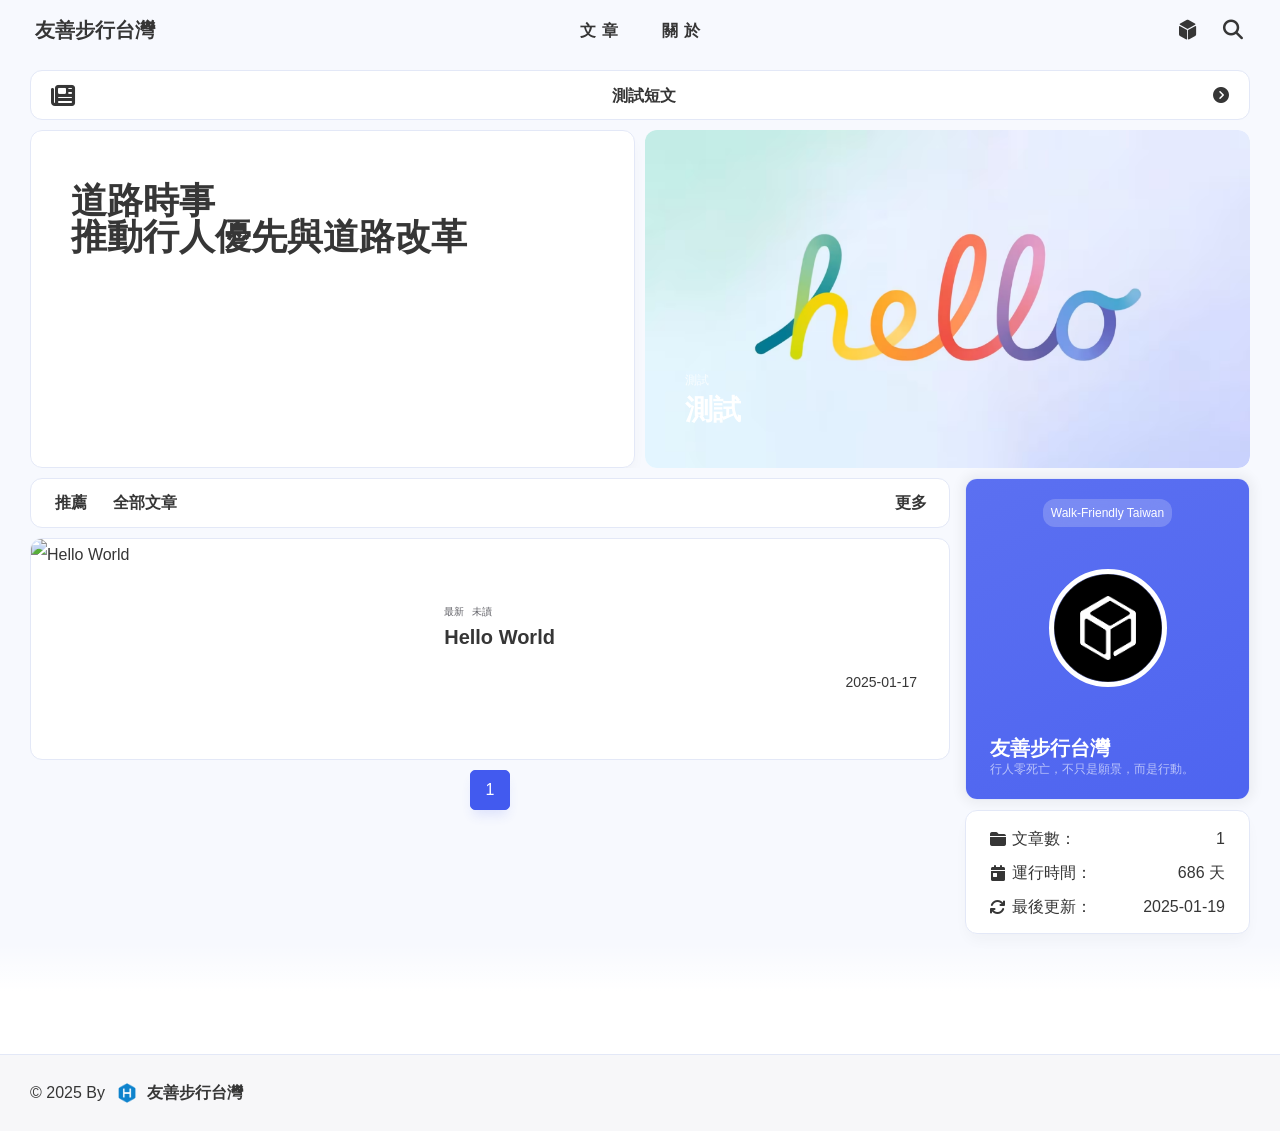
==== index.html @ 9f1cc4ca "Site updated: 2025-01-19 15:55:36" ====
<!DOCTYPE html><html lang="zh-TW" data-theme="light"><head><meta charset="utf-8"><meta http-equiv="X-UA-Compatible" content="IE=edge"><meta name="viewport" content="width=device-width, initial-scale=1"><title>Walk-Friendly Taiwan</title><noscript>開啟JavaScript才能訪問本站哦~</noscript><link rel="icon" href="/img/pwa/favicon.png"><!-- index.css--><link rel="stylesheet" href="/css/index.css?v=3.0.3"><!-- inject head--><link rel="canonical" href="http://example.com/index.html"><link rel="stylesheet" href="https://fastly.jsdelivr.net/npm/@fortawesome/fontawesome-free@6.7.2/css/all.min.css"><!-- aplayer--><!-- swiper--><link rel="stylesheet" href="https://fastly.jsdelivr.net/npm/swiper@11.0.5/swiper-bundle.min.css"><!-- fancybox ui--><link rel="stylesheet" href="https://fastly.jsdelivr.net/npm/@fancyapps/ui@5.0.36/dist/fancybox/fancybox.min.css"><!-- katex--><!-- Open Graph--><meta property="og:type" content="website">
<meta property="og:title" content="Walk-Friendly Taiwan">
<meta property="og:url" content="http://example.com/index.html">
<meta property="og:site_name" content="Walk-Friendly Taiwan">
<meta property="og:locale" content="zh_TW">
<meta property="og:image" content="http://example.com/img/pwa/favicon.png">
<meta property="article:author" content="友善步行台灣">
<meta name="twitter:card" content="summary">
<meta name="twitter:image" content="http://example.com/img/pwa/favicon.png"><!-- pwa--><meta name="apple-mobile-web-app-capable" content="Walk-Friendly Taiwan"><meta name="theme-color" content="var(--efu-main)"><meta name="apple-mobile-web-app-status-bar-style" content="var(--efu-main)"><link rel="bookmark" href="/img/pwa/favicon.png"><link rel="apple-touch-icon" href="/img/pwa/favicon.png" sizes="180x180"><script>console.log(' %c Solitude %c ' + '3.0.3' + ' %c https://github.com/everfu/hexo-theme-solitude',
    'background:#35495e ; padding: 1px; border-radius: 3px 0 0 3px;  color: #fff',
    'background:#ff9a9a ; padding: 1px; border-radius: 0 3px 3px 0;  color: #fff',
    'background:unset ; padding: 1px; border-radius: 0 3px 3px 0;  color: #fff')
</script><script>(()=>{
        const saveToLocal = {
            set: function setWithExpiry(key, value, ttl) {
                if (ttl === 0)
                    return
                const now = new Date()
                const expiryDay = ttl * 86400000
                const item = {
                    value: value,
                    expiry: now.getTime() + expiryDay
                }
                localStorage.setItem(key, JSON.stringify(item))
            },
            get: function getWithExpiry(key) {
                const itemStr = localStorage.getItem(key)

                if (!itemStr) {
                    return undefined
                }
                const item = JSON.parse(itemStr)
                const now = new Date()

                if (now.getTime() > item.expiry) {
                    localStorage.removeItem(key)
                    return undefined
                }
                return item.value
            }
        };
        window.utils = {
            saveToLocal: saveToLocal,
            getCSS: (url, id = false) => new Promise((resolve, reject) => {
              const link = document.createElement('link')
              link.rel = 'stylesheet'
              link.href = url
              if (id) link.id = id
              link.onerror = reject
              link.onload = link.onreadystatechange = function() {
                const loadState = this.readyState
                if (loadState && loadState !== 'loaded' && loadState !== 'complete') return
                link.onload = link.onreadystatechange = null
                resolve()
              }
              document.head.appendChild(link)
            }),
            getScript: (url, attr = {}) => new Promise((resolve, reject) => {
              const script = document.createElement('script')
              script.src = url
              script.async = true
              script.onerror = reject
              script.onload = script.onreadystatechange = function() {
                const loadState = this.readyState
                if (loadState && loadState !== 'loaded' && loadState !== 'complete') return
                script.onload = script.onreadystatechange = null
                resolve()
              }

              Object.keys(attr).forEach(key => {
                script.setAttribute(key, attr[key])
              })

              document.head.appendChild(script)
            }),
            addGlobalFn: (key, fn, name = false, parent = window) => {
                const globalFn = parent.globalFn || {}
                const keyObj = globalFn[key] || {}

                if (name && keyObj[name]) return

                name = name || Object.keys(keyObj).length
                keyObj[name] = fn
                globalFn[key] = keyObj
                parent.globalFn = globalFn
            },
            addEventListenerPjax: (ele, event, fn, option = false) => {
              ele.addEventListener(event, fn, option)
              utils.addGlobalFn('pjax', () => {
                  ele.removeEventListener(event, fn, option)
              })
          },
        }
    })()</script><!-- theme--><script>initTheme = () => {
    let isDarkMode = window.matchMedia('(prefers-color-scheme: dark)').matches
    const cachedMode = utils.saveToLocal.get('theme');
    if (cachedMode === undefined) {
        const nowMode =
            isDarkMode ? 'dark' : 'light'
        document.documentElement.setAttribute('data-theme', nowMode);
    } else {
        document.documentElement.setAttribute('data-theme', cachedMode);
    }
    typeof rm === 'object' && rm.mode(cachedMode === 'dark' && isDarkMode)
}
initTheme()</script><!-- global head--><script>const GLOBAL_CONFIG = {
    root: '/',
    algolia: undefined,
    localsearch: {"preload":false,"path":"/search.xml"},
    runtime: '2025-01-19 00:00:00',
    lazyload: {
        enable: false,
        error: '/img/error_load.avif'
    },
    copyright: false,
    highlight: {"limit":200,"expand":true,"copy":false,"syntax":"highlight.js"},
    randomlink: false,
    lang: {"theme":{"dark":"已切換至深色模式","light":"已切換至淺色模式"},"copy":{"success":"複製成功","error":"複製失敗"},"backtop":"返回頂部","time":{"day":"天前","hour":"小時前","just":"剛剛","min":"分鐘前","month":"個月前"},"day":" 天","f12":"開發者模式已打開，請遵循GPL協定。","totalk":"無需刪除空行，直接輸入評論即可","search":{"empty":"找不到你查詢的內容：${query}","hit":"找到 ${hits} 條結果，用時 ${time} 毫秒","placeholder":"輸入關鍵詞快速查找","count":"共 <b>${count}<b> 條結果。","loading":"加載中..."}},
    aside: {
        state: {
            morning: "Walk-Friendly Taiwan",
            noon: "Walk-Friendly Taiwan",
            afternoon: "Walk-Friendly Taiwan",
            night: "Walk-Friendly Taiwan",
            goodnight: "Walk-Friendly Taiwan",
        },
        witty_words: ["「每一步，都是為了更安全的明天。」","「行人的權利，不是奢求，而是應有的尊重。」","「道路設計決定生命的價值。」","「優先行人，就是優先未來。」","「為了每個人的腳步，我們可以走得更遠。」","「還路於人，還安全於心。」","「路權平等，才是真正的進步。」","「讓每一步，都充滿希望與安全。」","「好的道路設計，能拯救無數生命。」"],
        witty_comment: {
            prefix: '好久不見，',
            back: '歡迎再次回來，',
        },
    },
    covercolor: {
        enable: true
    },
    comment: false,
    lightbox: 'mediumZoom',
    post_ai: false,
    right_menu: {"mode":{"dark":"深色模式","light":"淺色模式"},"img_error":"此圖片無法複製與下載","translate":true},
    translate: {"translateDelay":0,"defaultEncoding":1},
    lure: {"jump":"跳離網頁","back":"用戶在本站網頁"},
    expire: false,
};</script><!-- page-config head--><script id="config-diff">var PAGE_CONFIG = {
    is_post: false,
    is_page: false,
    is_home: true,
    page: 'solitude',
    toc: false,
    comment: false,
    ai_text: false,
    color: false,
}</script><meta name="generator" content="Hexo 7.3.0"></head><body id="body" data-type="solitude"><!-- universe--><canvas id="universe"></canvas><!-- background img--><!-- loading--><!-- console--><!-- sidebar--><div id="sidebar" style="zoom: 1;"><div id="menu-mask" style="display: none;"></div><div id="sidebar-menus"><div class="site-data"><div class="data-item is-center"><div class="data-item-link"><a href="/archives/"><div class="headline">文章</div><div class="length-num">1</div></a></div></div><div class="data-item is-center"><div class="data-item-link"><a href="/categories/"><div class="headline">分類</div><div class="length-num">0</div></a></div></div><div class="data-item is-center"><div class="data-item-link"><a href="/tags/"><div class="headline">標籤</div><div class="length-num">0</div></a></div></div></div><span class="sidebar-menu-item-title">功能</span><div class="sidebar-menu-item"><span class="darkmode_switchbutton menu-child" onclick="sco.switchDarkMode()"><i class="solitude fa-solid fa-circle-half-stroke"></i><span>顯示模式</span></span></div><div class="menus_items"><div class="menus_item"><a class="site-page" href="javascript:void(0);"><span>文章</span></a><ul class="menus_item_child"><li><a class="site-page child" href="/archives/"><i class="solitude  fas fa-folder-closed"></i><span>全部文章</span></a></li><li><a class="site-page child" href="/categories/"><i class="solitude  fas fa-clone"></i><span>全部分類</span></a></li><li><a class="site-page child" href="/tags/"><i class="solitude  fas fa-tags"></i><span>全部TAG</span></a></li></ul></div><div class="menus_item"><a class="site-page" href="javascript:void(0);"><span>關於</span></a><ul class="menus_item_child"><li><a class="site-page child" href="/moment/"><i class="solitude  fas fa-wifi"></i><span>即刻文章</span></a></li><li><a class="site-page child" href="/about/"><i class="solitude  fas fa-wifi"></i><span>關於我們</span></a></li></ul></div></div><span class="sidebar-menu-item-title">標籤</span><div class="card-widget card-tags card-archives card-webinfo card-allinfo"><div class="card-tag-cloud"></div></div></div></div><!-- keyboard--><!-- righhtside--><div class="needEndHide" id="rightside"><div class="rs_hide"><button class="mode" type="button" title="顯示模式切換" onclick="sco.switchDarkMode()"><i class="fas fa-circle-half-stroke"></i></button></div><div class="rs_show"><button class="config" type="button" title="擴展" onclick="document.querySelector(&quot;.rs_hide&quot;).classList.toggle(&quot;show&quot;)"><i class="fas fa-gear fa-spin"></i></button><button class="top" type="button" title="回" onclick="sco.toTop()"><i class="fas fa-arrow-up"></i><span id="percent">0</span></button></div></div><div class="page" id="body-wrap"><header class="not-top-img" id="page-header"><nav class="show" id="nav"><div id="nav-group"><div id="blog_name"><a id="site-name" href="/" title="返回博客主頁"><span class="title">友善步行台灣</span><i class="solitude fa-solid fa-home"></i></a></div><div id="page-name-mask"><div id="page-name"><a id="page-name-text" onclick="sco.toTop()">Walk-Friendly Taiwan</a></div></div><div id="menus"><div class="menus_items"><div class="menus_item"><a class="site-page" href="javascript:void(0);"><span>文章</span></a><ul class="menus_item_child"><li><a class="site-page child" href="/archives/"><i class="solitude  fas fa-folder-closed"></i><span>全部文章</span></a></li><li><a class="site-page child" href="/categories/"><i class="solitude  fas fa-clone"></i><span>全部分類</span></a></li><li><a class="site-page child" href="/tags/"><i class="solitude  fas fa-tags"></i><span>全部TAG</span></a></li></ul></div><div class="menus_item"><a class="site-page" href="javascript:void(0);"><span>關於</span></a><ul class="menus_item_child"><li><a class="site-page child" href="/moment/"><i class="solitude  fas fa-wifi"></i><span>即刻文章</span></a></li><li><a class="site-page child" href="/about/"><i class="solitude  fas fa-wifi"></i><span>關於我們</span></a></li></ul></div></div></div><div id="nav-left"></div><div id="nav-right"><div class="nav-button" id="randomPost_button"><a class="site-page" onclick="toRandomPost()" title="隨機一篇文章" href="javascript:void(0);"><i class="solitude fa-solid fa-dice-d6"></i></a></div><div class="nav-button" id="search-button"><a class="site-page social-icon search" href="javascript:void(0);" title="搜尋"><i class="solitude fa-solid fa-magnifying-glass"></i></a></div><div id="toggle-menu"><a class="site-page"><i class="solitude fa-solid fa-bars"></i></a></div></div></div></nav></header><div id="home_top"><div class="bbTimeList container" id="bbTimeList"><i class="bber-logo solitude fa-solid fa-newspaper" onclick="pjax.loadUrl('/moment/')"></i><div class="swiper-container swiper-no-swiping swiper-container-initialized swiper-container-vertical swiper-container-pointer-events" id="bbtalk" tabindex="-1" onclick="pjax.loadUrl('/moment/')"><div class="swiper-wrapper" id="bber-talk"><div class="li-style swiper-slide">測試短文</div></div></div><i class="bber-gotobb solitude fa-solid fa-circle-chevron-right" title="home.bbtime.text" onclick="pjax.loadUrl('/moment/')"></i></div><div class="recent-top-post-group" id="recent-top-post-group"><div class="recent-post-top" id="recent-post-top"><div id="bannerGroup"><div id="banners"><div class="banners-title"><div class="banners-title-big">道路時事<br >推動行人優先與道路改革</div><div class="banners-title-small"></div><script>var home_subtitle = ["我們不是無名的小小團隊","但我們擁有改變世界的共同願景","我們希望用行動推動交通與道路設計的改革，創造更安全、更人性化的城市環境"];</script></div></div></div><div class="topGroup"><script>function GoTodayCard() {
    window.open("https://blog.dreamersaudio.shop", "_blank");
}</script><div class="todayCard" id="todayCard" onclick="GoTodayCard()"><div class="todayCard-info"><div class="todayCard-tips">測試</div><div class="todayCard-title">測試</div></div><div class="todayCard-cover nolazyload" style="background: url('/img/default.avif') no-repeat center /cover"></div></div></div></div></div></div><main class="layout" id="content-inner"><div id="home"><div id="category-bar"><div class="category-bar-items home" id="category-bar-items"><div class="category-bar-item select" id="category-bar-home"><a href="/">推薦</a></div><div class="category-bar-item"><a href="/archives/">全部文章</a></div></div><div class="category-bar-right"><a class="category-bar-more" href="/categories/">更多</a></div></div><div class="recent-posts" id="recent-posts"><div class="recent-post-item" onclick="pjax.loadUrl('/2025/01/17/hello-world/')"><div class="post_cover"><a href="/2025/01/17/hello-world/" title="Hello World"><img class="post_bg" src="/" alt="Hello World"></a></div><div class="recent-post-info"><div class="recent-post-info-top"><div class="recent-post-info-top-tips"><span class="original">最新</span><a class="unvisited-post" href="/2025/01/17/hello-world/">未讀</a></div><a class="article-title" href="/2025/01/17/hello-world/" title="Hello World">Hello World</a></div><div class="article-meta-wrap"><span class="article-meta tags"></span><span class="post-meta-date"><time datetime="2025-01-17T03:03:08.149Z"></time></span></div></div></div><!-- pagination--><nav id="pagination"><div class="pagination"><span class="page-number current">1</span><div class="toPageGroup"><input id="toPageText" oninput="value=value.replace(/[^0-9]/g,'')" maxlength="3" title="跳轉到指定頁面" onkeyup="if (this.value === '0') this.value = ''"><a id="toPageButton" onclick="sco.toPage()"><i class="solitude fa-solid fa-angles-right"></i></a></div></div></nav></div></div><!-- aside--><div class="aside-content" id="aside-content"><div class="card-widget card-info"><div class="card-content"><div class="card-info-avatar is-center"><div class="author-info__top-group"><div class="author-info__sayhi" id="author-info__sayhi" onclick="sco.changeWittyWord()"></div></div></div><div class="avatar-img-group"><img class="avatar-img" alt="頭像" src="/img/logo.png"></div><div class="author-info__description_group"><div class="author-info__description">友善步行台灣 (Walk-Friendly Taiwan)，一個致力於推動台灣道路改革與優化的團體。</div></div><div class="author-info__bottom-group"><span class="author-info__bottom-group-left"><div class="author-info__name">友善步行台灣</div><div class="author-info__desc">行人零死亡，不只是願景，而是行動。</div></span><div class="card-info-social-icons is-center"></div></div></div></div><div class="sticky_layout"><div class="card-widget card-tags card-archives card-webinfo card-allinfo"><div class="webinfo"><div class="webinfo-item"><div class="webinfo-item-title"><i class="item-icon fa-solid fa-folder-closed"></i><div class="item-name">文章數：</div></div><div class="item-count">1</div></div><div class="webinfo-item"><div class="webinfo-item-title"><i class="item-icon solitude fa-solid fa-calendar-day"></i><div class="item-name">運行時間：</div></div><div class="item-count" id="runtimeshow"></div></div><div class="webinfo-item"><div class="webinfo-item-title"><i class="item-icon solitude fa-solid fa-arrows-rotate"></i><div class="item-name">最後更新：</div></div><time class="item-count" datetime="2025-01-19T07:54:08.335Z"></time></div></div></div></div></div></main><footer id="footer"><div id="footer_deal"><div class="nolazyload footer_mini_logo" id="footer_mini_logo" title="返回頂部" onclick="sco.toTop()"><img src alt="返回頂部"></div></div><div id="footer-bar"><div class="footer-bar-links"><div class="footer-bar-left"><div class="copyright">© 2025 By&nbsp;<a class="footer-bar-link" href="/"><img class="author-avatar" src="/img/pwa/favicon.png">友善步行台灣</a></div></div></div></div></footer></div><!-- right_menu--><div id="rightMenu"><div class="rightMenu-group rightMenu-small"><div class="rightMenu-item" id="menu-backward"><i class="solitude fa-solid fa-arrow-left"></i></div><div class="rightMenu-item" id="menu-forward"><i class="solitude fa-solid fa-arrow-right"></i></div><div class="rightMenu-item" id="menu-refresh"><i class="solitude fa-solid fa-arrows-rotate"></i></div><div class="rightMenu-item" id="menu-top"><i class="solitude fa-solid fa-arrow-up"></i></div></div><div class="rightMenu-group rightMenu-line rightMenuPlugin"><div class="rightMenu-item" id="menu-copytext"><i class="solitude fa-solid fa-clone"></i><span>複製選中文本</span></div><div class="rightMenu-item" id="menu-pastetext"><i class="solitude fa-solid fa-clipboard"></i><span>貼上文本</span></div><div class="rightMenu-item" id="menu-newwindow"><i class="solitude fa-regular fa-window-maximize"></i><span>新窗口打開</span></div><div class="rightMenu-item" id="menu-copylink"><i class="solitude fa-solid fa-link"></i><span>複製鏈結位址</span></div><div class="rightMenu-item" id="menu-copyimg"><i class="solitude fa-solid fa-clone"></i><span>複製此圖片</span></div><div class="rightMenu-item" id="menu-downloadimg"><i class="solitude fa-solid fa-cloud-arrow-down"></i><span>下載此圖片</span></div><div class="rightMenu-item" id="menu-search"><i class="solitude fa-solid fa-magnifying-glass"></i><span>站內搜索</span></div></div><div class="rightMenu-group rightMenu-line rightMenuOther"><div class="rightMenu-item" id="menu-darkmode" onclick="sco.switchDarkMode()"><i class="solitude fa-solid fa-circle-half-stroke"></i><span class="menu-darkmode-text">深色模式</span></div><div class="rightMenu-item" id="menu-translate"><i class="solitude fa-solid fa-language"></i><span>转为简体</span></div></div></div><div id="rightmenu-mask"></div><!-- inject body--><div><script src="/js/utils.js?v=3.0.3"></script><script src="/js/main.js?v=3.0.3"></script><script src="/js/third_party/waterfall.min.js?v=3.0.3"></script><script src="https://fastly.jsdelivr.net/npm/pjax@0.2.8/pjax.min.js"></script><script src="https://fastly.jsdelivr.net/npm/typeit@8.8.7/dist/index.umd.min.js"></script><script src="/js/third_party/universe.min.js?v=3.0.3"></script><script>dark()
</script><script src="/js/tw_cn.js?v=3.0.3"></script><script src="https://fastly.jsdelivr.net/npm/node-snackbar@0.1.16/dist/snackbar.min.js"></script><script src="https://fastly.jsdelivr.net/npm/medium-zoom@1.1.0/dist/medium-zoom.min.js"></script><script src="https://fastly.jsdelivr.net/npm/@fancyapps/ui@5.0.36/dist/fancybox/fancybox.umd.min.js"></script><script src="https://fastly.jsdelivr.net/npm/swiper@11.0.5/swiper-bundle.min.js"></script><script src="https://fastly.jsdelivr.net/npm/colorthief@2.6.0/dist/color-thief.min.js"></script><script src="/js/covercolor/local.js?v=3.0.3"></script><script>window.paceOptions = {
  restartOnPushState: false
}

utils.addGlobalFn('pjaxSend', () => {
  Pace.restart()
}, 'pace_restart')
</script><script src="https://fastly.jsdelivr.net/npm/pace-js@1.2.4/pace.min.js"></script><script src="/js/right_menu.js?v=3.0.3"></script><div class="js-pjax"><script>sco.initbbtalk()</script></div></div><!-- pjax--><script>const pjax = new Pjax({
    elements: 'a:not([target="_blank"])',
    selectors: ["title","#body-wrap","#site-config","meta[name=\"description\"]",".js-pjax","meta[property^=\"og:\"]","#config-diff",".rs_show",".rs_hide"],
    cacheBust: false,
    analytics: false,
    scrollRestoration: false
})

document.querySelectorAll('script[data-pjax]').forEach(item => {
    const newScript = document.createElement('script')
    const content = item.text || item.textContent || item.innerHTML || ""
    Array.from(item.attributes).forEach(attr => newScript.setAttribute(attr.name, attr.value))
    newScript.appendChild(document.createTextNode(content))
    item.parentNode.replaceChild(newScript, item)
})

document.addEventListener('pjax:complete', () => {
    window.refreshFn()

    document.querySelectorAll('script[data-pjax]').forEach(item => {
        const newScript = document.createElement('script')
        const content = item.text || item.textContent || item.innerHTML || ""
        Array.from(item.attributes).forEach(attr => newScript.setAttribute(attr.name, attr.value))
        newScript.appendChild(document.createTextNode(content))
        item.parentNode.replaceChild(newScript, item)
    })

    GLOBAL_CONFIG.islazyload && window.lazyLoadInstance.update()

})

document.addEventListener('pjax:error', (e) => {
    if (e.request.status === 404) {
        pjax.loadUrl('/404.html')
    }
})</script><!-- google adsense--><!-- search--><div id="local-search"><div class="search-dialog"><nav class="search-nav"><span class="search-dialog-title">搜尋</span><button class="search-close-button"><i class="solitude fa-solid fa-xmark"></i></button></nav><div class="search-wrap"><div class="search-box"><input class="search-box-input" id="search-input" type="text" autocomplete="off" spellcheck="false" autocorrect="off" autocapitalize="off" placeholder="輸入關鍵詞快速查找"></div><div id="search-results"><div id="search-hits"></div></div><div id="search-pagination"></div><div id="search-tips"></div></div></div><div id="search-mask"></div></div><script src="/js/search/local.js?v=3.0.3"></script><!-- Tianli-Talk--><!-- music--></body></html>
        <script>
            const posts = ["2025/01/17/hello-world/"];
            function toRandomPost() {
                const randomPost = posts[Math.floor(Math.random() * posts.length)];
                pjax.loadUrl(GLOBAL_CONFIG.root + randomPost);
            }
        </script>
---- css/index.css ----
@charset "UTF-8";
@keyframes snackbar-progress{0%{width:0}to{width:100%}}.snackbar-container{transition:.5s;font-size:14px;position:fixed;align-items:center;line-height:22px;padding:18px 24px;bottom:-100px;top:-100px;opacity:0;z-index:9999;background:var(--efu-lighttext)!important;color:var(--efu-card-bg);border-radius:0;display:flex;justify-content:center;max-width:none;min-width:100%;margin:0;left:0;height:60px;transform:none}.snackbar-container p{color:var(--efu-card-bg)!important;font-weight:700!important;text-align:center;font-size:.8rem!important;display:flex;justify-content:center}.snackbar-container .action{display:inline-block;font-size:inherit;margin:0 0 0 24px;min-width:min-content;cursor:pointer;color:var(--efu-card-bg)!important;background:var(--efu-lighttext)!important;padding:4px 6px;font-weight:700;border-radius:8px;transition:.3s;border:var(--style-border)}.snackbar-container .action:hover{background:var(--efu-card-bg)!important;color:var(--efu-lighttext)!important}.snackbar-container:after{position:absolute;width:0;height:100%;left:0;top:0;background:var(--efu-white);opacity:.1;content:"";animation:snackbar-progress var(--efu-snackbar-time) linear forwards;pointer-events:none}.snackbar-pos.top-center,.snackbar-pos.top-left{bottom:auto;top:0;left:0}.snackbar-pos.top-right{bottom:auto;top:0;right:0}
@media screen and (min-width: 768px) {
@-moz-keyframes showCover {
    from {
      opacity: 0;
      transform: rotate(10deg) translateY(-8%) scale(1.8);
    }
    to {
      opacity: 0.5;
      transform: rotate(10deg) translateY(-10%) scale(2);
    }
}
@-webkit-keyframes showCover {
    from {
      opacity: 0;
      transform: rotate(10deg) translateY(-8%) scale(1.8);
    }
    to {
      opacity: 0.5;
      transform: rotate(10deg) translateY(-10%) scale(2);
    }
}
@-o-keyframes showCover {
    from {
      opacity: 0;
      transform: rotate(10deg) translateY(-8%) scale(1.8);
    }
    to {
      opacity: 0.5;
      transform: rotate(10deg) translateY(-10%) scale(2);
    }
}
@keyframes showCover {
    from {
      opacity: 0;
      transform: rotate(10deg) translateY(-8%) scale(1.8);
    }
    to {
      opacity: 0.5;
      transform: rotate(10deg) translateY(-10%) scale(2);
    }
}
}
@-moz-keyframes barrageIn {
  0% {
    transform: translateY(20px);
    opacity: 0;
  }
  100% {
    transform: translateY(0);
    opacity: 1;
  }
}
@-webkit-keyframes barrageIn {
  0% {
    transform: translateY(20px);
    opacity: 0;
  }
  100% {
    transform: translateY(0);
    opacity: 1;
  }
}
@-o-keyframes barrageIn {
  0% {
    transform: translateY(20px);
    opacity: 0;
  }
  100% {
    transform: translateY(0);
    opacity: 1;
  }
}
@keyframes barrageIn {
  0% {
    transform: translateY(20px);
    opacity: 0;
  }
  100% {
    transform: translateY(0);
    opacity: 1;
  }
}
@-moz-keyframes barrageOut {
  0% {
    transform: translateY(0);
    opacity: 1;
  }
  100% {
    transform: translateY(20px);
    opacity: 0;
  }
}
@-webkit-keyframes barrageOut {
  0% {
    transform: translateY(0);
    opacity: 1;
  }
  100% {
    transform: translateY(20px);
    opacity: 0;
  }
}
@-o-keyframes barrageOut {
  0% {
    transform: translateY(0);
    opacity: 1;
  }
  100% {
    transform: translateY(20px);
    opacity: 0;
  }
}
@keyframes barrageOut {
  0% {
    transform: translateY(0);
    opacity: 1;
  }
  100% {
    transform: translateY(20px);
    opacity: 0;
  }
}
@-moz-keyframes scroll-down-effect {
  0% {
    top: 0;
    opacity: 0.4;
  }
  50% {
    top: -16px;
    opacity: 1;
  }
  100% {
    top: 0;
    opacity: 0.4;
  }
}
@-webkit-keyframes scroll-down-effect {
  0% {
    top: 0;
    opacity: 0.4;
  }
  50% {
    top: -16px;
    opacity: 1;
  }
  100% {
    top: 0;
    opacity: 0.4;
  }
}
@-o-keyframes scroll-down-effect {
  0% {
    top: 0;
    opacity: 0.4;
  }
  50% {
    top: -16px;
    opacity: 1;
  }
  100% {
    top: 0;
    opacity: 0.4;
  }
}
@keyframes scroll-down-effect {
  0% {
    top: 0;
    opacity: 0.4;
  }
  50% {
    top: -16px;
    opacity: 1;
  }
  100% {
    top: 0;
    opacity: 0.4;
  }
}
@-moz-keyframes header-effect {
  0% {
    opacity: 0;
    transform: translateY(-50px);
  }
  100% {
    opacity: 1;
    transform: translateY(0);
  }
}
@-webkit-keyframes header-effect {
  0% {
    opacity: 0;
    transform: translateY(-50px);
  }
  100% {
    opacity: 1;
    transform: translateY(0);
  }
}
@-o-keyframes header-effect {
  0% {
    opacity: 0;
    transform: translateY(-50px);
  }
  100% {
    opacity: 1;
    transform: translateY(0);
  }
}
@keyframes header-effect {
  0% {
    opacity: 0;
    transform: translateY(-50px);
  }
  100% {
    opacity: 1;
    transform: translateY(0);
  }
}
@-moz-keyframes headerNoOpacity {
  0% {
    transform: translateY(-50px);
  }
  100% {
    transform: translateY(0);
  }
}
@-webkit-keyframes headerNoOpacity {
  0% {
    transform: translateY(-50px);
  }
  100% {
    transform: translateY(0);
  }
}
@-o-keyframes headerNoOpacity {
  0% {
    transform: translateY(-50px);
  }
  100% {
    transform: translateY(0);
  }
}
@keyframes headerNoOpacity {
  0% {
    transform: translateY(-50px);
  }
  100% {
    transform: translateY(0);
  }
}
@-moz-keyframes bottom-top {
  0% {
    opacity: 0;
    margin-top: 50px;
  }
  100% {
    opacity: 1;
    margin-top: 0;
  }
}
@-webkit-keyframes bottom-top {
  0% {
    opacity: 0;
    margin-top: 50px;
  }
  100% {
    opacity: 1;
    margin-top: 0;
  }
}
@-o-keyframes bottom-top {
  0% {
    opacity: 0;
    margin-top: 50px;
  }
  100% {
    opacity: 1;
    margin-top: 0;
  }
}
@keyframes bottom-top {
  0% {
    opacity: 0;
    margin-top: 50px;
  }
  100% {
    opacity: 1;
    margin-top: 0;
  }
}
@-moz-keyframes titlescale {
  0% {
    opacity: 0;
    transform: scale(0.7);
  }
  100% {
    opacity: 1;
    transform: scale(1);
  }
}
@-webkit-keyframes titlescale {
  0% {
    opacity: 0;
    transform: scale(0.7);
  }
  100% {
    opacity: 1;
    transform: scale(1);
  }
}
@-o-keyframes titlescale {
  0% {
    opacity: 0;
    transform: scale(0.7);
  }
  100% {
    opacity: 1;
    transform: scale(1);
  }
}
@keyframes titlescale {
  0% {
    opacity: 0;
    transform: scale(0.7);
  }
  100% {
    opacity: 1;
    transform: scale(1);
  }
}
@-moz-keyframes search_close {
  0% {
    transform: translateY(0);
    opacity: 1;
  }
  100% {
    transform: translateY(20px);
    opacity: 0;
  }
}
@-webkit-keyframes search_close {
  0% {
    transform: translateY(0);
    opacity: 1;
  }
  100% {
    transform: translateY(20px);
    opacity: 0;
  }
}
@-o-keyframes search_close {
  0% {
    transform: translateY(0);
    opacity: 1;
  }
  100% {
    transform: translateY(20px);
    opacity: 0;
  }
}
@keyframes search_close {
  0% {
    transform: translateY(0);
    opacity: 1;
  }
  100% {
    transform: translateY(20px);
    opacity: 0;
  }
}
@-moz-keyframes to_show {
  0% {
    opacity: 0;
  }
  100% {
    opacity: 1;
  }
}
@-webkit-keyframes to_show {
  0% {
    opacity: 0;
  }
  100% {
    opacity: 1;
  }
}
@-o-keyframes to_show {
  0% {
    opacity: 0;
  }
  100% {
    opacity: 1;
  }
}
@keyframes to_show {
  0% {
    opacity: 0;
  }
  100% {
    opacity: 1;
  }
}
@-moz-keyframes to_hide {
  0% {
    opacity: 1;
  }
  100% {
    opacity: 0;
  }
}
@-webkit-keyframes to_hide {
  0% {
    opacity: 1;
  }
  100% {
    opacity: 0;
  }
}
@-o-keyframes to_hide {
  0% {
    opacity: 1;
  }
  100% {
    opacity: 0;
  }
}
@keyframes to_hide {
  0% {
    opacity: 1;
  }
  100% {
    opacity: 0;
  }
}
@-moz-keyframes ribbon_to_show {
  0% {
    opacity: 0;
  }
  100% {
    opacity: 0.6;
  }
}
@-webkit-keyframes ribbon_to_show {
  0% {
    opacity: 0;
  }
  100% {
    opacity: 0.6;
  }
}
@-o-keyframes ribbon_to_show {
  0% {
    opacity: 0;
  }
  100% {
    opacity: 0.6;
  }
}
@keyframes ribbon_to_show {
  0% {
    opacity: 0;
  }
  100% {
    opacity: 0.6;
  }
}
@-moz-keyframes avatar_turn_around {
  0% {
    transform: rotate(0);
  }
  100% {
    transform: rotate(360deg);
  }
}
@-webkit-keyframes avatar_turn_around {
  0% {
    transform: rotate(0);
  }
  100% {
    transform: rotate(360deg);
  }
}
@-o-keyframes avatar_turn_around {
  0% {
    transform: rotate(0);
  }
  100% {
    transform: rotate(360deg);
  }
}
@keyframes avatar_turn_around {
  0% {
    transform: rotate(0);
  }
  100% {
    transform: rotate(360deg);
  }
}
@-moz-keyframes sub_menus {
  0% {
    opacity: 0;
    transform: translateY(10px);
  }
  100% {
    opacity: 1;
    transform: translateY(0);
  }
}
@-webkit-keyframes sub_menus {
  0% {
    opacity: 0;
    transform: translateY(10px);
  }
  100% {
    opacity: 1;
    transform: translateY(0);
  }
}
@-o-keyframes sub_menus {
  0% {
    opacity: 0;
    transform: translateY(10px);
  }
  100% {
    opacity: 1;
    transform: translateY(0);
  }
}
@keyframes sub_menus {
  0% {
    opacity: 0;
    transform: translateY(10px);
  }
  100% {
    opacity: 1;
    transform: translateY(0);
  }
}
@-moz-keyframes donate_effcet {
  0% {
    opacity: 0;
    transform: translateY(-20px);
  }
  100% {
    opacity: 1;
    transform: translateY(0);
  }
}
@-webkit-keyframes donate_effcet {
  0% {
    opacity: 0;
    transform: translateY(-20px);
  }
  100% {
    opacity: 1;
    transform: translateY(0);
  }
}
@-o-keyframes donate_effcet {
  0% {
    opacity: 0;
    transform: translateY(-20px);
  }
  100% {
    opacity: 1;
    transform: translateY(0);
  }
}
@keyframes donate_effcet {
  0% {
    opacity: 0;
    transform: translateY(-20px);
  }
  100% {
    opacity: 1;
    transform: translateY(0);
  }
}
@-moz-keyframes announ_animation {
  0%, 100% {
    transform: scale(1);
  }
  50% {
    transform: scale(1.2);
    filter: blur(20px);
  }
}
@-webkit-keyframes announ_animation {
  0%, 100% {
    transform: scale(1);
  }
  50% {
    transform: scale(1.2);
    filter: blur(20px);
  }
}
@-o-keyframes announ_animation {
  0%, 100% {
    transform: scale(1);
  }
  50% {
    transform: scale(1.2);
    filter: blur(20px);
  }
}
@keyframes announ_animation {
  0%, 100% {
    transform: scale(1);
  }
  50% {
    transform: scale(1.2);
    filter: blur(20px);
  }
}
@-moz-keyframes sidebarItem {
  0% {
    transform: translateX(200px);
  }
  100% {
    transform: translateX(0);
  }
}
@-webkit-keyframes sidebarItem {
  0% {
    transform: translateX(200px);
  }
  100% {
    transform: translateX(0);
  }
}
@-o-keyframes sidebarItem {
  0% {
    transform: translateX(200px);
  }
  100% {
    transform: translateX(0);
  }
}
@keyframes sidebarItem {
  0% {
    transform: translateX(200px);
  }
  100% {
    transform: translateX(0);
  }
}
@-moz-keyframes st-spin {
  0% {
    transform: rotate(0);
  }
  100% {
    transform: rotate(360deg);
  }
}
@-webkit-keyframes st-spin {
  0% {
    transform: rotate(0);
  }
  100% {
    transform: rotate(360deg);
  }
}
@-o-keyframes st-spin {
  0% {
    transform: rotate(0);
  }
  100% {
    transform: rotate(360deg);
  }
}
@keyframes st-spin {
  0% {
    transform: rotate(0);
  }
  100% {
    transform: rotate(360deg);
  }
}
@-moz-keyframes code-expand-key {
  0% {
    opacity: 0.6;
  }
  50% {
    opacity: 0.1;
  }
  100% {
    opacity: 0.6;
  }
}
@-webkit-keyframes code-expand-key {
  0% {
    opacity: 0.6;
  }
  50% {
    opacity: 0.1;
  }
  100% {
    opacity: 0.6;
  }
}
@-o-keyframes code-expand-key {
  0% {
    opacity: 0.6;
  }
  50% {
    opacity: 0.1;
  }
  100% {
    opacity: 0.6;
  }
}
@keyframes code-expand-key {
  0% {
    opacity: 0.6;
  }
  50% {
    opacity: 0.1;
  }
  100% {
    opacity: 0.6;
  }
}
@-moz-keyframes slide-in {
  from {
    transform: translateY(20px);
    opacity: 0;
  }
  to {
    transform: translateY(0);
    opacity: 1;
  }
}
@-webkit-keyframes slide-in {
  from {
    transform: translateY(20px);
    opacity: 0;
  }
  to {
    transform: translateY(0);
    opacity: 1;
  }
}
@-o-keyframes slide-in {
  from {
    transform: translateY(20px);
    opacity: 0;
  }
  to {
    transform: translateY(0);
    opacity: 1;
  }
}
@keyframes slide-in {
  from {
    transform: translateY(20px);
    opacity: 0;
  }
  to {
    transform: translateY(0);
    opacity: 1;
  }
}
@-moz-keyframes slide-in-op {
  from {
    opacity: 0;
  }
  to {
    opacity: 1;
  }
}
@-webkit-keyframes slide-in-op {
  from {
    opacity: 0;
  }
  to {
    opacity: 1;
  }
}
@-o-keyframes slide-in-op {
  from {
    opacity: 0;
  }
  to {
    opacity: 1;
  }
}
@keyframes slide-in-op {
  from {
    opacity: 0;
  }
  to {
    opacity: 1;
  }
}
@-moz-keyframes more-btn-move {
  0%, 100% {
    transform: translateX(0);
  }
  50% {
    transform: translateX(3px);
  }
}
@-webkit-keyframes more-btn-move {
  0%, 100% {
    transform: translateX(0);
  }
  50% {
    transform: translateX(3px);
  }
}
@-o-keyframes more-btn-move {
  0%, 100% {
    transform: translateX(0);
  }
  50% {
    transform: translateX(3px);
  }
}
@keyframes more-btn-move {
  0%, 100% {
    transform: translateX(0);
  }
  50% {
    transform: translateX(3px);
  }
}
@-moz-keyframes toc-open {
  0% {
    transform: scale(0.7);
  }
  100% {
    transform: scale(1);
  }
}
@-webkit-keyframes toc-open {
  0% {
    transform: scale(0.7);
  }
  100% {
    transform: scale(1);
  }
}
@-o-keyframes toc-open {
  0% {
    transform: scale(0.7);
  }
  100% {
    transform: scale(1);
  }
}
@keyframes toc-open {
  0% {
    transform: scale(0.7);
  }
  100% {
    transform: scale(1);
  }
}
@-moz-keyframes toc-close {
  0% {
    transform: scale(1);
  }
  100% {
    transform: scale(0.7);
  }
}
@-webkit-keyframes toc-close {
  0% {
    transform: scale(1);
  }
  100% {
    transform: scale(0.7);
  }
}
@-o-keyframes toc-close {
  0% {
    transform: scale(1);
  }
  100% {
    transform: scale(0.7);
  }
}
@keyframes toc-close {
  0% {
    transform: scale(1);
  }
  100% {
    transform: scale(0.7);
  }
}
@-moz-keyframes configure-clockwise {
  0% {
    transform: rotate(0);
  }
  25% {
    transform: rotate(90deg);
  }
  50% {
    transform: rotate(180deg);
  }
  75% {
    transform: rotate(270deg);
  }
  100% {
    transform: rotate(360deg);
  }
}
@-webkit-keyframes configure-clockwise {
  0% {
    transform: rotate(0);
  }
  25% {
    transform: rotate(90deg);
  }
  50% {
    transform: rotate(180deg);
  }
  75% {
    transform: rotate(270deg);
  }
  100% {
    transform: rotate(360deg);
  }
}
@-o-keyframes configure-clockwise {
  0% {
    transform: rotate(0);
  }
  25% {
    transform: rotate(90deg);
  }
  50% {
    transform: rotate(180deg);
  }
  75% {
    transform: rotate(270deg);
  }
  100% {
    transform: rotate(360deg);
  }
}
@keyframes configure-clockwise {
  0% {
    transform: rotate(0);
  }
  25% {
    transform: rotate(90deg);
  }
  50% {
    transform: rotate(180deg);
  }
  75% {
    transform: rotate(270deg);
  }
  100% {
    transform: rotate(360deg);
  }
}
@-moz-keyframes configure-xclockwise {
  0% {
    transform: rotate(45deg);
  }
  25% {
    transform: rotate(-45deg);
  }
  50% {
    transform: rotate(-135deg);
  }
  75% {
    transform: rotate(-225deg);
  }
  100% {
    transform: rotate(-315deg);
  }
}
@-webkit-keyframes configure-xclockwise {
  0% {
    transform: rotate(45deg);
  }
  25% {
    transform: rotate(-45deg);
  }
  50% {
    transform: rotate(-135deg);
  }
  75% {
    transform: rotate(-225deg);
  }
  100% {
    transform: rotate(-315deg);
  }
}
@-o-keyframes configure-xclockwise {
  0% {
    transform: rotate(45deg);
  }
  25% {
    transform: rotate(-45deg);
  }
  50% {
    transform: rotate(-135deg);
  }
  75% {
    transform: rotate(-225deg);
  }
  100% {
    transform: rotate(-315deg);
  }
}
@keyframes configure-xclockwise {
  0% {
    transform: rotate(45deg);
  }
  25% {
    transform: rotate(-45deg);
  }
  50% {
    transform: rotate(-135deg);
  }
  75% {
    transform: rotate(-225deg);
  }
  100% {
    transform: rotate(-315deg);
  }
}
@-moz-keyframes tabshow {
  0% {
    transform: translateY(15px);
  }
  100% {
    transform: translateY(0);
  }
}
@-webkit-keyframes tabshow {
  0% {
    transform: translateY(15px);
  }
  100% {
    transform: translateY(0);
  }
}
@-o-keyframes tabshow {
  0% {
    transform: translateY(15px);
  }
  100% {
    transform: translateY(0);
  }
}
@keyframes tabshow {
  0% {
    transform: translateY(15px);
  }
  100% {
    transform: translateY(0);
  }
}
@-moz-keyframes snackbar-progress {
  from {
    width: 0;
  }
  to {
    width: 100%;
  }
}
@-webkit-keyframes snackbar-progress {
  from {
    width: 0;
  }
  to {
    width: 100%;
  }
}
@-o-keyframes snackbar-progress {
  from {
    width: 0;
  }
  to {
    width: 100%;
  }
}
@keyframes snackbar-progress {
  from {
    width: 0;
  }
  to {
    width: 100%;
  }
}
@-moz-keyframes move-forever {
  0% {
    transform: translate3d(-90px, 0, 0);
  }
  100% {
    transform: translate3d(85px, 0, 0);
  }
}
@-webkit-keyframes move-forever {
  0% {
    transform: translate3d(-90px, 0, 0);
  }
  100% {
    transform: translate3d(85px, 0, 0);
  }
}
@-o-keyframes move-forever {
  0% {
    transform: translate3d(-90px, 0, 0);
  }
  100% {
    transform: translate3d(85px, 0, 0);
  }
}
@keyframes move-forever {
  0% {
    transform: translate3d(-90px, 0, 0);
  }
  100% {
    transform: translate3d(85px, 0, 0);
  }
}
@-moz-keyframes rowup {
  from {
    transform: translateY(0);
  }
  to {
    transform: translateY(-50%);
  }
}
@-webkit-keyframes rowup {
  from {
    transform: translateY(0);
  }
  to {
    transform: translateY(-50%);
  }
}
@-o-keyframes rowup {
  from {
    transform: translateY(0);
  }
  to {
    transform: translateY(-50%);
  }
}
@keyframes rowup {
  from {
    transform: translateY(0);
  }
  to {
    transform: translateY(-50%);
  }
}
@-moz-keyframes rowleft {
  from {
    transform: translateX(0);
  }
  to {
    transform: translateX(-50%);
  }
}
@-webkit-keyframes rowleft {
  from {
    transform: translateX(0);
  }
  to {
    transform: translateX(-50%);
  }
}
@-o-keyframes rowleft {
  from {
    transform: translateX(0);
  }
  to {
    transform: translateX(-50%);
  }
}
@keyframes rowleft {
  from {
    transform: translateX(0);
  }
  to {
    transform: translateX(-50%);
  }
}
@-moz-keyframes rowleft-quarter {
  from {
    transform: translateX(-25%);
  }
  to {
    transform: translateX(-75%);
  }
}
@-webkit-keyframes rowleft-quarter {
  from {
    transform: translateX(-25%);
  }
  to {
    transform: translateX(-75%);
  }
}
@-o-keyframes rowleft-quarter {
  from {
    transform: translateX(-25%);
  }
  to {
    transform: translateX(-75%);
  }
}
@keyframes rowleft-quarter {
  from {
    transform: translateX(-25%);
  }
  to {
    transform: translateX(-75%);
  }
}
@-moz-keyframes gradient {
  0% {
    background-position: 0 50%;
  }
  50% {
    background-position: 100% 50%;
  }
  100% {
    background-position: 0 50%;
  }
}
@-webkit-keyframes gradient {
  0% {
    background-position: 0 50%;
  }
  50% {
    background-position: 100% 50%;
  }
  100% {
    background-position: 0 50%;
  }
}
@-o-keyframes gradient {
  0% {
    background-position: 0 50%;
  }
  50% {
    background-position: 100% 50%;
  }
  100% {
    background-position: 0 50%;
  }
}
@keyframes gradient {
  0% {
    background-position: 0 50%;
  }
  50% {
    background-position: 100% 50%;
  }
  100% {
    background-position: 0 50%;
  }
}
@-moz-keyframes commonTipsIn {
  0% {
    top: -50px;
    opacity: 0;
  }
  100% {
    top: -60px;
    opacity: 1;
  }
}
@-webkit-keyframes commonTipsIn {
  0% {
    top: -50px;
    opacity: 0;
  }
  100% {
    top: -60px;
    opacity: 1;
  }
}
@-o-keyframes commonTipsIn {
  0% {
    top: -50px;
    opacity: 0;
  }
  100% {
    top: -60px;
    opacity: 1;
  }
}
@keyframes commonTipsIn {
  0% {
    top: -50px;
    opacity: 0;
  }
  100% {
    top: -60px;
    opacity: 1;
  }
}
@-moz-keyframes commonTriangleIn {
  0% {
    transform: translate(-50%, -36px);
    opacity: 0;
  }
  100% {
    transform: translate(-50%, -46px);
    opacity: 1;
  }
}
@-webkit-keyframes commonTriangleIn {
  0% {
    transform: translate(-50%, -36px);
    opacity: 0;
  }
  100% {
    transform: translate(-50%, -46px);
    opacity: 1;
  }
}
@-o-keyframes commonTriangleIn {
  0% {
    transform: translate(-50%, -36px);
    opacity: 0;
  }
  100% {
    transform: translate(-50%, -46px);
    opacity: 1;
  }
}
@keyframes commonTriangleIn {
  0% {
    transform: translate(-50%, -36px);
    opacity: 0;
  }
  100% {
    transform: translate(-50%, -46px);
    opacity: 1;
  }
}
@-moz-keyframes owoIn {
  0% {
    transform: translate(0, -95%);
    opacity: 0;
  }
  100% {
    transform: translate(0, -105%);
    opacity: 1;
  }
}
@-webkit-keyframes owoIn {
  0% {
    transform: translate(0, -95%);
    opacity: 0;
  }
  100% {
    transform: translate(0, -105%);
    opacity: 1;
  }
}
@-o-keyframes owoIn {
  0% {
    transform: translate(0, -95%);
    opacity: 0;
  }
  100% {
    transform: translate(0, -105%);
    opacity: 1;
  }
}
@keyframes owoIn {
  0% {
    transform: translate(0, -95%);
    opacity: 0;
  }
  100% {
    transform: translate(0, -105%);
    opacity: 1;
  }
}
@-moz-keyframes light_tag {
  0% {
    transform: skewx(0);
    left: -150px;
  }
  99% {
    transform: skewx(-25deg);
    left: 50px;
  }
}
@-webkit-keyframes light_tag {
  0% {
    transform: skewx(0);
    left: -150px;
  }
  99% {
    transform: skewx(-25deg);
    left: 50px;
  }
}
@-o-keyframes light_tag {
  0% {
    transform: skewx(0);
    left: -150px;
  }
  99% {
    transform: skewx(-25deg);
    left: 50px;
  }
}
@keyframes light_tag {
  0% {
    transform: skewx(0);
    left: -150px;
  }
  99% {
    transform: skewx(-25deg);
    left: 50px;
  }
}
@-moz-keyframes floating {
  0% {
    transform: translate(0, -4px);
  }
  50% {
    transform: translate(0, 4px);
  }
  100% {
    transform: translate(0, -4px);
  }
}
@-webkit-keyframes floating {
  0% {
    transform: translate(0, -4px);
  }
  50% {
    transform: translate(0, 4px);
  }
  100% {
    transform: translate(0, -4px);
  }
}
@-o-keyframes floating {
  0% {
    transform: translate(0, -4px);
  }
  50% {
    transform: translate(0, 4px);
  }
  100% {
    transform: translate(0, -4px);
  }
}
@keyframes floating {
  0% {
    transform: translate(0, -4px);
  }
  50% {
    transform: translate(0, 4px);
  }
  100% {
    transform: translate(0, -4px);
  }
}
@-moz-keyframes blinking-cursor {
  0% {
    transform: scale(0.6);
  }
  25% {
    transform: scale(1);
  }
  50% {
    transform: scale(0.6);
  }
  75% {
    transform: scale(1);
  }
  100% {
    transform: scale(0.6);
  }
}
@-webkit-keyframes blinking-cursor {
  0% {
    transform: scale(0.6);
  }
  25% {
    transform: scale(1);
  }
  50% {
    transform: scale(0.6);
  }
  75% {
    transform: scale(1);
  }
  100% {
    transform: scale(0.6);
  }
}
@-o-keyframes blinking-cursor {
  0% {
    transform: scale(0.6);
  }
  25% {
    transform: scale(1);
  }
  50% {
    transform: scale(0.6);
  }
  75% {
    transform: scale(1);
  }
  100% {
    transform: scale(0.6);
  }
}
@keyframes blinking-cursor {
  0% {
    transform: scale(0.6);
  }
  25% {
    transform: scale(1);
  }
  50% {
    transform: scale(0.6);
  }
  75% {
    transform: scale(1);
  }
  100% {
    transform: scale(0.6);
  }
}
@-moz-keyframes AILoading {
  0% {
    opacity: 1;
  }
  25% {
    opacity: 0.3;
  }
  50% {
    opacity: 1;
  }
  75% {
    opacity: 0.3;
  }
  100% {
    opacity: 1;
  }
}
@-webkit-keyframes AILoading {
  0% {
    opacity: 1;
  }
  25% {
    opacity: 0.3;
  }
  50% {
    opacity: 1;
  }
  75% {
    opacity: 0.3;
  }
  100% {
    opacity: 1;
  }
}
@-o-keyframes AILoading {
  0% {
    opacity: 1;
  }
  25% {
    opacity: 0.3;
  }
  50% {
    opacity: 1;
  }
  75% {
    opacity: 0.3;
  }
  100% {
    opacity: 1;
  }
}
@keyframes AILoading {
  0% {
    opacity: 1;
  }
  25% {
    opacity: 0.3;
  }
  50% {
    opacity: 1;
  }
  75% {
    opacity: 0.3;
  }
  100% {
    opacity: 1;
  }
}
.limit-more-line,
.article-container figure.gallery-group p,
.article-container figure.gallery-group .gallery-group-name {
  display: -webkit-box;
  overflow: hidden;
  -webkit-box-orient: vertical;
}
:root {
  --efu-white: #fff;
  --efu-white-op: rgba(255,255,255,0.2);
  --efu-black: #000;
  --efu-black-op: rgba(0,0,0,0.2);
  --efu-none: rgba(0,0,0,0);
  --efu-gray: #999;
  --efu-gray-op: rgba(153,153,153,0.169);
  --efu-cyan: #00bcd4;
  --efu-cyan-op: rgba(0,188,212,0.169);
  --efu-vip: #e5a80d;
  --efu-speed: #57bd6a;
  --efu-main: var(--efu-theme);
  --efu-main-op: var(--efu-theme-op);
  --efu-main-op-deep: var(--efu-theme-op-deep);
  --efu-main-op-light: var(--efu-theme-op-light);
  --efu-main-none: var(--efu-theme-none);
  --efu-shadow-theme: 0 8px 12px -3px var(--efu-theme-op);
  --efu-shadow-blackdeep: 0 2px 16px -3px rgba(0,0,0,0.15);
  --efu-shadow-main: 0 8px 12px -3px var(--efu-main-op);
  --efu-shadow-blue: 0 8px 12px -3px rgba(40,109,234,0.2);
  --efu-shadow-white: 0 8px 12px -3px rgba(255,255,255,0.2);
  --efu-shadow-black: 0 0 12px 4px rgba(0,0,0,0.05);
  --efu-shadow-yellow: 0px 38px 77px -26px rgba(255,201,62,0.12);
  --efu-shadow-red: 0 8px 12px -3px rgba(238,125,121,0.212);
  --efu-shadow-green: 0 8px 12px -3px rgba(135,238,121,0.212);
  --efu-logo-color: linear-gradient(215deg, #4584ff 0%, #cf0db9 100%);
  --efu-snackbar-time: 5s;
  --global-font-size: 14px;
  --global-bg: #fff;
  --hr-border: #97bcfb;
  --hr-before-color: #6ea2f9;
  --search-bg: #f6f8fa;
  --search-input-color: #4c4948;
  --search-result-title: #4c4948;
  --preloader-bg: #37474f;
  --preloader-color: #fff;
  --tab-border-color: #f0f0f0;
  --tab-botton-bg: #f0f0f0;
  --tab-botton-color: #1f2d3d;
  --tab-button-hover-bg: #dcdcdc;
  --tab-button-active-bg: #fff;
  --sidebar-bg: #f6f8fa;
  --btn-hover-color: #ff7242;
  --btn-color: #fff;
  --btn-bg: var(--efu-main);
  --text-bg-hover: #f6f8fa;
  --light-grey: #eee;
  --text-highlight-color: #1f2d3d;
  --blockquote-color: #6a737d;
  --blockquote-bg: rgba(73,177,245,0.1);
  --reward-pop: #f5f5f5;
  --toc-link-color: #666261;
  --card-box-shadow: 0 3px 8px 6px rgba(7,17,27,0.06);
  --card-hover-box-shadow: 0 3px 8px 6px rgba(7,17,27,0.15);
  --offset: 0px;
  --hlscrollbar-bg: #121212;
}
body {
  position: relative;
  min-height: 100%;
  background: var(--efu-background);
  color: var(--efu-fontcolor);
  font-size: 16px;
  font-family: PingFang SC, Hiragino Sans GB, Microsoft YaHei, sans-serif;
  line-height: 2;
  -webkit-tap-highlight-color: transparent;
  margin: 0;
}
* {
  box-sizing: border-box;
}
html {
  line-height: 1.15;
  -webkit-text-size-adjust: 100%;
  text-size-adjust: 100%;
  height: 100%;
  font-size: 20px;
  overflow-y: overlay;
}
main {
  display: block;
}
*::-webkit-scrollbar {
  width: 12px;
  height: 6px;
}
*::-webkit-scrollbar-thumb {
  background: var(--scrollbar-color);
  opacity: 0.5;
  border-radius: 8px;
  cursor: pointer;
  border: 2px solid var(--efu-background);
}
*::-webkit-scrollbar-thumb:hover {
  background: var(--efu-lighttext);
  display: block;
}
*::-webkit-scrollbar-track {
  background-color: transparent;
}
::-webkit-scrollbar-thumb {
  background: var(--efu-card-border);
  opacity: 0.5;
  border-radius: 8px;
  cursor: pointer;
  border: 2px solid var(--efu-background);
}
::-webkit-scrollbar-thumb:hover {
  background: var(--efu-main);
  opacity: 1;
  display: block !important;
}
::-webkit-scrollbar-track {
  background-color: var(--efu-none);
}
::selection {
  background: var(--efu-main);
  color: var(--efu-white);
}
h1 {
  font-size: 2em;
  margin: 0.67em 0;
}
h1,
h2,
h3,
h4,
h5,
h6 {
  padding-top: 0;
  padding-left: 0;
  font-weight: 700;
  position: relative;
  margin: 0.5rem 0;
  color: var(--efu-fontcolor);
}
hr {
  box-sizing: content-box;
  height: 0;
  overflow: visible;
  display: none;
}
a {
  color: var(--efu-fontcolor);
  text-decoration: none;
  transition: all 0.3s ease 0s;
  overflow-wrap: break-word;
  -webkit-user-drag: none;
}
abbr[title] {
  border-bottom: none;
  text-decoration: underline dotted;
}
b,
strong {
  font-weight: bolder;
}
code,
kbd,
samp,
pre {
  font-family: "monospace", monospace;
  font-size: 16px;
}
small {
  font-size: 80%;
}
sub,
sup {
  font-size: 75%;
  line-height: 0;
  position: relative;
  vertical-align: baseline;
}
sub {
  bottom: -0.25em;
}
sup {
  top: -0.5em;
}
button,
input,
optgroup,
select,
textarea {
  font-family: inherit;
  font-size: 100%;
  line-height: 1.15;
  margin: 0;
}
button,
input {
  overflow: visible;
}
input::placeholder {
  color: var(--efu-gray);
}
button,
select {
  text-transform: none;
}
[type=button],
[type=reset],
[type=submit],
button {
  appearance: button;
}
fieldset {
  padding: 0.35em 0.75em 0.625em;
}
legend {
  box-sizing: border-box;
  color: inherit;
  display: table;
  max-width: 100%;
  padding: 0;
  white-space: normal;
}
progress {
  vertical-align: baseline;
}
textarea {
  overflow: auto;
}
[type=checkbox],
[type=radio] {
  box-sizing: border-box;
  padding: 0;
}
[type=number]::-webkit-inner-spin-button,
[type=number]::-webkit-outer-spin-button {
  height: auto;
}
[type=search] {
  appearance: textfield;
  outline-offset: -2px;
}
[type=search]::-webkit-search-decoration {
  appearance: none;
}
input[type=checkbox] + label::before,
input[type=radio] + label::before {
  content: '';
  display: inline-block;
  width: 16px;
  height: 16px;
  border: 1px solid #999;
  background-color: #fff;
  margin-right: 5px;
  vertical-align: middle;
}
::-webkit-file-upload-button {
  appearance: button;
  font: inherit;
}
summary {
  display: list-item;
}
template {
  display: none;
}
[hidden] {
  display: none;
}
input::placeholder {
  color: var(--efu-fontcolor);
}
.table-wrap {
  overflow-x: scroll;
  margin: 0 0 1rem;
}
table {
  width: 100%;
  border-spacing: 0;
  border-collapse: collapse;
  empty-cells: show;
}
@media screen and (max-width: 768px) {
  table {
    display: block;
    overflow-x: auto;
  }
  table::-webkit-scrollbar {
    display: none;
  }
}
table thead {
  background: var(--efu-secondbg);
}
table td,
table th {
  padding: 0.3rem 0.6rem;
  border: var(--style-border-always);
  vertical-align: middle;
  min-width: 100px;
}
button {
  padding: 0;
  outline: 0;
  border: none;
  color: var(--efu-fontcolor);
  background: 0 0;
  cursor: pointer;
}
img {
  border-style: none;
  max-width: 100%;
  transition: all 0.2s ease 0s;
  -webkit-user-drag: none;
}
img:not([src]),
img[src=""] {
  opacity: 0;
}
.img-alt {
  font-size: 12px;
  margin: 0;
  margin-top: 8px;
  color: var(--efu-secondtext);
}
.is-center {
  text-align: center;
  display: flex;
  flex-wrap: wrap;
  justify-content: center;
  flex-direction: row;
  align-items: center;
}
iframe {
  border-radius: 12px;
}
.copy-true {
  user-select: all;
}
.pull-left {
  float: left;
}
.pull-right {
  float: right;
}
blockquote {
  border: var(--style-border-always);
  background-color: var(--efu-secondbg);
  color: var(--efu-secondtext);
  border-radius: 8px;
  margin: 1rem 0;
  padding: 0.5rem 0.8rem;
}
li,
ul {
  list-style: none;
  display: block;
  margin: 0;
  padding: 0;
}
[data-theme=dark] img {
  filter: brightness(1);
}
a.extend .next {
  right: 0;
}
a.extend .prev {
  left: 0;
}
b,
strong {
  color: var(--efu-lighttext);
}
.button--animated {
  border-radius: 8px;
  transition: 0.3s;
  position: relative;
}
i.solitude {
  font-size: 20px;
  line-height: 1;
  font-synthesis: style;
}
#body-wrap {
  display: flex;
  flex-direction: column;
  min-height: 100vh;
  justify-content: space-between;
}
.layout {
  display: flex;
  margin: 0 auto;
  padding: 0 1.5rem;
  width: 100%;
  max-width: 1200px;
}
@media screen and (max-width: 768px) {
  .layout {
    padding: 0;
  }
}
.layout#content-inner {
  max-width: 1400px;
  flex-grow: 1;
}
.hide-aside.layout {
  max-width: 1400px;
}
.hide-aside.layout > div {
  width: 100% !important;
}
.layout > div:first-child {
  width: calc(100% - 300px);
}
@media screen and (max-width: 1200px) {
  .layout > div:first-child {
    width: 100%;
  }
}
.layout > #post,
.layout #category,
.layout #tag,
.layout #archive {
  box-shadow: var(--efu-shadow-border);
  padding: 1rem 2rem;
  border-radius: 12px;
  background: var(--efu-card-bg);
  border: var(--style-border);
  align-self: flex-start;
  animation: slide-in 0.6s 0.1s backwards;
  position: relative;
}
@media screen and (max-width: 768px) {
  .layout > #post,
  .layout #category,
  .layout #tag,
  .layout #archive {
    box-shadow: none;
    border: none;
    padding: 0 1rem;
  }
}
.layout > #post {
  padding: 0;
}
.show {
  opacity: 1 !important;
  pointer-events: all !important;
}
span.tags-punctuation i {
  font-weight: bold;
  font-size: 12px;
  transition: none;
  margin-right: 2px;
  opacity: 0.4;
}
.hide-aside #page span.tags-punctuation i {
  font-size: 16px;
}
#post-info span.tags-punctuation i {
  font-size: 14px;
  line-height: 32px;
}
.article-container {
  overflow-wrap: break-word;
}
@media screen and (max-width: 768px) {
  .article-container {
    overflow: hidden;
    padding: 0.5rem;
  }
}
.post .article-container {
  padding: 1rem 2rem;
}
@media screen and (max-width: 768px) {
  .post .article-container {
    padding: 0.5rem 0.5rem 1rem 0.5rem;
  }
}
.article-container iframe {
  border-radius: 12px;
  margin: 0 0 1rem;
}
.article-container a {
  color: var(--efu-fontcolor);
  border-radius: 4px 4px 0 0;
  border-bottom: 2px dotted var(--efu-lighttext);
  font-weight: 700;
}
.article-container a.fancybox {
  border-bottom: none;
}
.article-container a:not(.fancybox) {
  padding: 0 4px;
}
.article-container a:not(.fancybox):hover {
  border: 0;
  text-decoration: none;
  color: var(--efu-white);
  border-radius: 4px;
  background: var(--efu-main);
}
.article-container .table-wrap {
  margin: 1rem 0;
  border-radius: 8px;
  overflow-x: scroll;
}
.article-container a.headerlink {
  opacity: 0.08;
  position: absolute;
  right: 0;
  padding: 0;
  border: none;
  border-radius: 8px;
  line-height: 1;
  font-size: 0.8rem;
}
#page .article-container a.headerlink {
  display: none;
}
.article-container a.headerlink::before {
  content: "\f0c1";
  font-family: 'FontAwesome';
  cursor: pointer;
}
.article-container a.headerlink:hover {
  border-bottom: none;
  box-shadow: none;
  background: var(--efu-none);
  color: var(--efu-lighttext);
  opacity: 1;
}
.article-container p {
  font-size: 0.9rem;
  line-height: 1.7;
  font-weight: 400;
  margin: 0.5rem 0;
  text-align: left;
  letter-spacing: 0.6px;
}
.article-container p a:not(.fancybox) {
  text-decoration: none;
  border-bottom: 2px dotted var(--efu-lighttext);
  color: var(--efu-fontcolor);
  font-weight: 700;
  padding: 0 4px;
  border-radius: 4px 4px 0 0;
}
.article-container p a:not(.fancybox):hover {
  color: var(--efu-white);
  border-radius: 4px;
  background: var(--efu-main);
}
.article-container blockquote p {
  padding: 0;
  margin: 0;
  font-size: 15px;
}
.article-container code:not([class*='language-']) {
  color: var(--efu-white);
  padding: 0.2rem 0.4rem;
  border-radius: 4px;
  margin: 0 4px;
  background: var(--efu-pink);
  line-height: 2;
  box-shadow: var(--efu-shadow-border);
}
.article-container img:not(.post_bg) {
  border-radius: 12px;
  object-fit: cover;
  display: block;
  margin: 0.8rem auto;
  max-width: 90%;
  max-height: 450px;
}
.article-container ul,
.article-container ol {
  padding: 0;
  margin-top: 0.4rem;
  list-style: none;
  counter-reset: li 0;
}
.article-container ul li:before,
.article-container ol li:before {
  position: absolute;
  top: 0;
  left: 0;
  color: var(--efu-fontcolor);
  transition: all 0.3s ease-out 0s;
  background: var(--efu-lighttext);
}
.article-container ul li:not(.tab),
.article-container ol li:not(.tab) {
  position: relative;
  margin: 0.2rem 0;
}
.article-container ul li:not(.tab) p,
.article-container ol li:not(.tab) p {
  margin: 0;
}
.article-container ul > li:not(.tab) {
  padding: 0.2em 0.2em 0.2em 1.4em;
}
.article-container ul > li:not(.tab):before {
  top: 0.78em;
  width: 0.42em;
  height: 0.42em;
  border-radius: 0.42em;
  background: 0 0;
  border: 0.21em solid var(--efu-lighttext);
  content: "";
  line-height: 0.42em;
}
.article-container ol > li:before {
  margin-top: 0.65em;
  width: 1.45em;
  height: 1.45em;
  border-radius: 0.725em;
  text-align: center;
  font-size: 0.85em;
  color: var(--efu-white);
  line-height: 1.45em;
}
.article-container ol ul li {
  line-height: 1.7;
}
.article-container ol > li:not(.tab) {
  padding: 0.2em 0.2em 0.2em 1.8em;
}
.article-container ol > li:before {
  content: counter(li);
  counter-increment: li 1;
}
.article-container ol > li > ol > li:before {
  content: counter(li, lower-alpha);
  counter-increment: li;
}
.article-container ol > li > ol > li > ol > li:before {
  content: counter(li, lower-roman);
  counter-increment: li;
}
.article-container.post-content h1,
.article-container.post-content h2,
.article-container.post-content h3,
.article-container.post-content h4 {
  padding-right: 1rem;
  position: relative;
  display: flex;
  flex-wrap: wrap;
  align-items: center;
  transition: all 0.2s ease-out 0s;
}
.article-container.post-content h1 {
  font-size: 1.5rem;
  line-height: 1.3;
}
.article-container.post-content h2 {
  font-size: 1.3rem;
  line-height: 1.3;
  border-top: 1px dashed var(--efu-theme-op);
  padding-top: 1rem;
}
.article-container.post-content h3,
.article-container.post-content h4 {
  font-size: 1.1rem;
  line-height: 1.3;
}
.article-container hr {
  display: flex;
  position: relative;
  margin: 0.5rem 0;
  border-width: 0;
  border-top: 1px dashed var(--efu-theme-op);
}
.medium-zoom--opened .medium-zoom-overlay {
  z-index: 10;
}
.medium-zoom-image--opened {
  z-index: 11;
}
.article-sort-title {
  font-weight: 700;
  font-size: 2em;
}
.article-sort-title sup {
  margin-left: 4px;
  font-size: 16px;
  font-weight: 700;
  opacity: 0.4;
  top: -1em;
}
.article-sort .article-sort-item {
  position: relative;
  display: flex;
  -webkit-box-align: center;
  align-items: center;
  margin: 0 0 1rem 0;
  transition: all 0.2s ease-in-out 0s;
  overflow: hidden;
}
.article-sort .article-sort-item.year {
  font-size: 0.8rem;
  color: var(--efu-secondtext);
  margin: 0 0 0.2rem 0;
}
.article-sort .article-sort-item .article-sort-item-img {
  border-radius: 12px;
  min-width: 151px;
  min-height: 80px;
  background: var(--efu-secondbg);
  overflow: hidden;
  width: 80px;
  height: 80px;
}
@media screen and (max-width: 768px) {
  .article-sort .article-sort-item .article-sort-item-img {
    min-width: 80px;
  }
}
.article-sort .article-sort-item .article-sort-item-img img {
  width: 100%;
  height: 100%;
  transition: all 0.6s ease 0s;
  object-fit: cover;
}
.article-sort .article-sort-item .article-sort-item-info {
  padding: 0 0.8rem;
  display: flex;
  flex-direction: column;
  -webkit-box-flex: 1;
  flex: 1 1 0;
}
.article-sort .article-sort-item .article-sort-item-info a {
  overflow: hidden;
  text-overflow: ellipsis;
}
.article-sort .article-sort-item .article-sort-item-info a:hover {
  color: var(--efu-theme);
}
.article-sort .article-sort-item .article-sort-item-info .article-sort-item-title {
  color: var(--efu-fontcolor);
  font-size: 1.1em;
  transition: all 0.3s ease 0s;
  line-height: 1.3;
  -webkit-line-clamp: 1;
  order: 0;
  font-weight: 700;
}
@media screen and (max-width: 768px) {
  .article-sort .article-sort-item .article-sort-item-info .article-sort-item-title {
    -webkit-line-clamp: 2;
  }
}
.article-sort .article-sort-item .article-sort-item-info .article-sort-item-tags {
  margin-top: 8px;
  white-space: nowrap;
  overflow: hidden;
  text-overflow: ellipsis;
  width: 100%;
  font-size: 0.7rem;
  display: flex;
}
.article-sort .article-sort-item .article-sort-item-info .article-sort-item-tags a {
  color: var(--efu-fontcolor);
}
.article-sort .article-sort-item .article-sort-item-info .article-sort-item-tags a:hover {
  color: var(--efu-theme);
}
.article-sort .article-sort-item .article-sort-item-info .article-sort-item-tags a .tags-punctuation {
  font-size: 12px;
  margin-right: 1px;
}
.article-sort .article-sort-item .article-sort-item-info .article-sort-item-tags .article-meta__tags {
  margin-right: 8px;
  padding: 0 0.2rem 0 0;
  color: var(--efu-fontcolor);
}
#aside-content {
  order: 2;
}
@media screen and (min-width: 1200px) {
  #aside-content {
    width: 300px;
  }
}
@media screen and (min-width: 1200px) {
  #aside-content {
    padding-left: 15px;
  }
}
@media screen and (max-width: 1199px) {
  #aside-content .card-widget:not(#card-toc) {
    display: none;
  }
}
@media screen and (min-width: 1300px) {
  #aside-content {
    animation: slide-in 0.6s 0.3s backwards;
    padding-left: 0.5rem;
  }
}
#aside-content .item-headline {
  padding-bottom: 0;
  margin-left: 8px;
  font-size: 1em;
  font-weight: 700;
  display: flex;
  align-items: center;
}
#aside-content .item-headline i {
  font-size: 16px;
  max-width: 20px;
}
#aside-content .item-headline span {
  margin-left: 4px;
}
#aside-content .item-headline + div,
#aside-content .item-headline + ul {
  padding: 0;
  user-select: none;
}
#aside-content .card-widget {
  box-shadow: var(--efu-shadow-border);
  background: var(--efu-card-bg);
  border: var(--style-border);
  transition: 0.3s;
  border-radius: 12px;
  position: relative;
  overflow: hidden;
  margin-top: 0.5rem;
  padding: 0.5rem 0.7rem;
}
#aside-content .card-widget:hover {
  box-shadow: var(--efu-shadow-border);
}
#aside-content > .card-widget:first-child {
  transition: 0.3s;
  margin-top: 0;
}
#aside-content .sticky_layout {
  top: calc(60px + 0.5rem);
  position: sticky;
  z-index: 10;
  transition: top 0.3s ease 0s;
}
#aside-content #author-info__sayhi {
  text-align: center;
  width: fit-content;
  color: var(--efu-white);
  background: var(--efu-white-op);
  backdrop-filter: blur(10px);
  font-size: 12px;
  padding: 2px 8px;
  border-radius: 12px;
  cursor: pointer;
  user-select: none;
  transition: 0.3s;
  margin: auto;
  min-width: 100px;
}
[data-theme=dark] #aside-content #author-info__sayhi {
  background: var(--efu-black);
  color: var(--efu-white);
}
[data-theme=dark] #aside-content #author-info__sayhi:hover {
  color: var(--efu-white);
}
#aside-content #author-info__sayhi:hover {
  background: var(--efu-card-bg);
  color: var(--efu-main);
  transform: scale(1.1);
}
#aside-content #author-info__sayhi:hover:active {
  transform: scale(0.97);
  opacity: 0.8;
}
#aside-content .card-info-social-icons {
  margin: 0;
  display: flex;
  justify-content: flex-start;
  flex-direction: row;
  flex-wrap: nowrap;
  cursor: pointer;
}
#aside-content .card-info-social-icons .social-icon {
  margin: 0;
  margin-left: 8px;
  color: var(--efu-fontcolor);
  font-size: 1.4em;
  cursor: pointer;
  display: flex;
}
#aside-content .card-info-social-icons i {
  transition: all 0.3s ease 0s;
  padding: 8px;
  border-radius: 32px;
  cursor: pointer;
  background: var(--efu-white-op);
  color: var(--efu-card-bg);
  width: 40px;
  height: 40px;
  display: flex;
  align-items: center;
  justify-content: center;
}
#aside-content .card-info-social-icons i:hover {
  background: var(--efu-white);
  transform: scale(1.1);
  color: var(--efu-main);
  box-shadow: none;
}
[data-theme=dark] #aside-content .card-info-social-icons i {
  background: var(--efu-black-op);
}
[data-theme=dark] #aside-content .card-info-social-icons i:hover {
  background-color: var(--efu-black);
  color: var(--efu-white);
}
@media screen and (min-width: 900px) {
  html.hide-aside .layout {
    -webkit-box-pack: center;
    justify-content: center;
  }
  html.hide-aside .layout > div:first-child {
    width: 100%;
  }
  html.hide-aside .layout > .aside-content {
    display: none;
  }
}
#aside-content .card-toc {
  padding: 0.5rem 0.5rem;
}
#aside-content .card-toc:hover {
  box-shadow: var(--efu-shadow-border);
}
@media screen and (min-width: 900px) {
  #aside-content .card-toc {
    right: 0 !important;
  }
}
#aside-content .card-toc .toc-content {
  overflow-y: auto;
  max-height: calc(100vh - 300px);
}
#aside-content .card-toc .toc-content::before {
  position: absolute;
  top: 0.6rem;
  right: 1.2rem;
  color: #a9a9a9;
  content: attr(progress-percentage);
  font-style: italic;
  font-size: 1.2rem;
}
#aside-content .card-toc .toc-content .toc-link.active {
  border-left-color: #0061cc;
  background: #0079ff;
  color: #fff;
}
#aside-content #card-toc:hover .toc-content .toc-link:not(.active) span {
  filter: blur(0);
  opacity: 1;
}
@media screen and (min-width: 901px) {
  #aside-content #card-toc {
    right: 0;
    padding: 0.5rem;
  }
}
@media screen and (max-width: 1200px) {
  #aside-content #card-toc {
    position: fixed;
    right: 3rem;
    bottom: 10px;
    z-index: 100;
    max-width: 380px;
    max-height: calc(100% - 60px);
    width: calc(100% - 80px);
    transition: transform 0.3s;
    transform: scale(0);
    transform-origin: right bottom;
  }
  #aside-content #card-toc.open {
    transform: scale(1);
  }
}
#aside-content #card-toc .toc-content {
  overflow-y: auto;
  max-height: calc(100vh - 300px);
}
#aside-content #card-toc .toc-content * > .toc-item > .toc-child {
  margin-left: 10px;
  transition: display 0.3s ease-in-out 0s;
  padding-left: 10px;
}
#aside-content #card-toc .toc-content ol {
  margin: 0;
  padding-left: 0.4rem;
}
#aside-content #card-toc .toc-content olul {
  list-style: none;
}
#aside-content #card-toc .toc-content > ol {
  padding-left: 0;
}
#aside-content #card-toc .toc-content .toc-child {
  display: none;
}
#aside-content #card-toc .toc-content .toc-child .toc-child {
  display: none;
}
#aside-content #card-toc .toc-content .toc-child .toc-child.active {
  display: block;
}
#aside-content #card-toc .toc-content .toc-item.active > .toc-child {
  display: block;
}
#aside-content #card-toc .toc-content .toc-item.active .toc-link {
  opacity: 1;
  border-radius: 8px;
}
#aside-content #card-toc .toc-content .toc-link {
  transition: all 0.2s ease-in-out 0s;
  line-height: 24px;
  padding: 8px;
  border-radius: 12px;
  color: var(--efu-secondtext);
  min-height: 40px;
  display: flex;
  align-items: center;
  cursor: pointer;
}
#aside-content #card-toc .toc-content .toc-link.active {
  border-radius: 12px;
  border-left-color: var(--efu-hovertext);
  background-color: var(--efu-card-bg);
  color: var(--efu-lighttext);
  font-weight: 700;
  font-size: 20px;
}
#aside-content #card-toc .toc-content .toc-link:hover {
  background-color: var(--efu-main-op-light);
}
#aside-content #card-toc .toc-content .toc-link:not(.active) span {
  opacity: 0.6;
  cursor: pointer;
  filter: blur(1px);
  transition: 0.3s;
}
[data-theme=dark] .toc .toc-item.active .toc-link .toc-text {
  color: var(--efu-white);
}
#aside-content .card-widget.card-recent-post {
  padding: 0.4rem 0.6rem !important;
}
#aside-content .card-widget.card-info {
  padding: 0 !important;
  box-shadow: var(--efu-shadow-black);
}
#aside-content .card-widget.card-info > div.card-content {
  padding: 1rem 1.2rem;
  min-height: 320px;
  position: relative;
}
#aside-content > .card-widget.card-info:before {
  background: linear-gradient(-25deg, var(--efu-main), var(--efu-main-op-deep));
  background-size: 400%;
  position: absolute;
  width: 100%;
  height: 100%;
  left: 0;
  top: 0;
  content: '';
  animation: gradient 15s ease infinite;
}
#aside-content > .card-widget.card-info > div.card-content {
  padding: 1rem 1.2rem;
  min-height: 320px;
  position: relative;
}
#aside-content > .card-widget.card-info > div.card-info-avatarimg {
  overflow: hidden;
  background: var(--efu-yellow);
  transition: 1.5s;
  min-height: 160px;
  position: relative;
  box-shadow: var(--efu-shadow-yellow);
}
#aside-content > .card-widget.card-info > div.card-info-avatarimg:hover img {
  transform: scale(1.03);
}
#aside-content .card-info .author-info__desc {
  font-size: 12px;
  color: var(--efu-card-bg);
  opacity: 0.6;
  line-height: 1;
}
#aside-content .card-info .card-info-avatar.is-center {
  flex-direction: column;
  display: flex;
  align-items: flex-start;
}
#aside-content .card-info .avatar-img-group {
  width: 118px;
  height: 118px;
  right: calc(50% - 59px);
  top: 90px;
  border-radius: 500px;
  position: absolute;
  transition: cubic-bezier(0.69, 0.39, 0, 1.21) 0.3s;
  transform-origin: bottom;
  border: 5px solid var(--efu-card-bg);
}
#aside-content .card-info :hover .avatar-img-group {
  opacity: 0;
  transform: scale(0);
}
#aside-content .card-info .author-info__name {
  text-align: left;
  font-weight: 700;
  color: var(--efu-card-bg);
  font-size: 20px;
  line-height: 1;
  margin-bottom: 5px;
}
#aside-content .card-info .author-info__top-group {
  display: flex;
  height: 28px;
  width: 100%;
}
#aside-content .card-info .author-info__description_group {
  position: absolute;
  top: 50px;
  width: 100%;
  left: 0;
  padding: 1.2rem;
  opacity: 0;
  transition: 0.3s;
}
#aside-content .card-info :hover .author-info__description_group {
  opacity: 1;
}
#aside-content .card-info .author-info__description_group .author-info__description {
  line-height: 1.38;
  margin: 0.3rem 0;
  text-align: left;
  color: var(--efu-card-bg);
}
#aside-content .card-info .author-info__description_group .author-info__description b {
  color: var(--efu-card-bg);
}
#aside-content .card-info .author-info__bottom-group {
  display: flex;
  justify-content: space-between;
  position: absolute;
  padding: 1.2rem;
  width: 100%;
  left: 0;
  bottom: 0;
  align-items: center;
}
#aside-content .card-info .author-info__bottom-group a.author-info__bottom-group-left:hover {
  opacity: 0.8;
}
#aside-content .card-info .card-info-data {
  display: table;
  margin: 0.7rem 0 0.2rem;
  width: 100%;
  table-layout: fixed;
}
#aside-content .card-info .card-info-data > div:nth-child(0) > a > div.headline {
  font-weight: 700;
}
#aside-content .card-info .card-info-data > .card-info-data-item {
  display: table-cell;
  transition: 0.3s;
}
#aside-content .card-info .card-info-data > .card-info-data-item a .headline {
  color: var(--efu-fontcolor);
  font-size: 1em;
}
#aside-content .card-info .card-info-data > .card-info-data-item a .length-num {
  margin-top: -0.3rem;
  color: var(--efu-fontcolor);
  font-size: 1.4em;
}
#aside-content .card-info .card-info-data > .card-info-data-item:hover {
  background: #000;
  border-radius: 5px;
}
#aside-content .card-info img.avatar-img {
  width: 108px;
  height: 108px;
  object-fit: cover;
  right: 0;
  top: 0;
  border-radius: 500px;
  position: absolute;
  opacity: 1;
  transition: 0.3s;
}
[data-theme=dark] #aside-content > .card-widget.card-info {
  border: var(--style-border-always);
}
#aside-content .card-allinfo hr {
  display: flex;
  position: relative;
  margin: 0.5rem 0;
  border: 1px dashed var(--efu-theme-op);
}
#aside-content .card-allinfo .item-headline {
  display: none;
}
#aside-content .card-allinfo .card-tag-cloud {
  max-height: 8rem;
  overflow: hidden;
  position: relative;
}
#aside-content .card-allinfo .card-tag-cloud.all-tags {
  max-height: none;
}
#aside-content .card-allinfo .card-tag-cloud.all-tags:after {
  display: none;
}
#aside-content .card-allinfo .card-tag-cloud:after {
  content: "";
  position: absolute;
  bottom: 0;
  left: 0;
  right: 0;
  height: 150px;
  background-image: linear-gradient(to top, var(--efu-card-bg), transparent);
  pointer-events: none;
}
#aside-content .card-allinfo .card-tag-cloud a {
  display: inline-block;
  padding: 0 0.3rem;
  font-size: 0.8rem;
  border-radius: 8px;
}
#aside-content .card-allinfo .card-tag-cloud a sup {
  opacity: 0.6;
  margin-left: 2px;
}
#aside-content .card-allinfo .card-tag-cloud a:hover {
  background: var(--efu-theme);
  color: var(--efu-white) !important;
  box-shadow: var(--efu-shadow-theme);
  cursor: pointer;
  border-radius: 5px;
}
#aside-content .card-allinfo .card-tag-cloud a.tags-cloud-more {
  width: 100%;
  text-align: center;
  border-radius: 8px !important;
  border: var(--style-border);
  margin-top: 8px;
  font-size: 16px !important;
}
#aside-content .card-allinfo span#more-tags-btn {
  transition: 0.3s;
  width: 100%;
  text-align: center;
  background: var(--efu-secondbg);
  color: var(--efu-fontcolor);
  border-radius: 8px;
  display: flex;
  justify-content: center;
  font-size: 14px;
  padding: 4px 0;
  border: var(--style-border-always);
  box-shadow: var(--heo-shadow-border);
  cursor: pointer;
}
#aside-content .card-allinfo span#more-tags-btn:hover {
  background: var(--efu-main);
}
#aside-content .card-archives ul.card-archive-list {
  margin: 0;
  padding: 0;
  list-style: none;
  display: flex;
  flex-direction: row;
  justify-content: space-between;
  flex-wrap: wrap;
}
#aside-content .card-archives ul.card-archive-list > .card-archive-list-item {
  width: 100%;
  flex: 0 0 48%;
}
#aside-content .card-archives ul.card-archive-list > .card-archive-list-item a {
  display: inline-block;
  padding: 0.15rem 0.5rem;
  width: 100%;
  color: var(--efu-fontcolor);
  transition: all 0.4s ease 0s;
  border-radius: 8px;
  margin: 4px 0;
  flex-direction: column;
  align-content: space-between;
  border: var(--style-border);
}
#aside-content .card-archives ul.card-archive-list > .card-archive-list-item a:hover {
  background-color: var(--efu-theme);
  color: var(--efu-card-bg);
  border-radius: 5px;
  box-shadow: var(--efu-shadow-theme);
  padding: 0.15rem 0.5rem;
  border: var(--style-border-hover);
  cursor: pointer;
}
#aside-content .card-archives ul.card-archive-list > .card-archive-list-item a span {
  display: inline-block;
  vertical-align: bottom;
}
#aside-content .card-archives ul.card-archive-list > .card-archive-list-item a span:last-child {
  text-align: right;
  margin-left: 4px;
}
#aside-content .card-archives ul.card-archive-list > .card-archive-list-item a .card-archive-list-count-group {
  display: flex;
  flex-direction: row;
}
#aside-content .card-archives ul.card-archive-list > .card-archive-list-item a .card-archive-list-count-group span.card-archive-list-count {
  ext-align: left;
  font-size: 1.1rem;
  line-height: 0.9;
  font-weight: bold;
}
#aside-content .card-archives ul.card-archive-list > .card-archive-list-item a .card-archive-list-count-group .card-archive-list-count-unit {
  width: auto;
  text-align: left;
  font-size: 14px;
  font-weight: 700;
}
#aside-content .card-archives ul.card-archive-list > .card-archive-list-item a .card-archive-list-date {
  font-size: 14px;
  opacity: 0.6;
}
#aside-content .card-tag-cloud a.highlight {
  color: var(--efu-lighttext);
  font-weight: 500;
}
#aside-content .card-recent-post .aside-list .aside-list-item {
  padding: 2px 6px 8px 6px;
  border-radius: 12px;
  transition: 0.3s;
  margin: 4px 0;
  cursor: pointer;
  display: flex;
  align-items: flex-start;
}
#aside-content .card-recent-post .aside-list .aside-list-item:hover {
  background: var(--efu-main);
  color: var(--efu-white);
  transition: 0.3s;
  box-shadow: var(--efu-shadow-main);
}
#aside-content .card-recent-post .aside-list .aside-list-item:hover .content a {
  color: var(--efu-white);
}
#aside-content .card-recent-post .aside-list .aside-list-item .thumbnail {
  -webkit-mask-image: -webkit-radial-gradient(center, #fff, #000);
  border-radius: 8px;
  border: var(--style-border);
  display: flex;
  align-items: center;
  overflow: hidden;
  width: 2.1em;
  height: 2.1em;
  margin-top: 4px;
}
#aside-content .card-recent-post .aside-list .aside-list-item .thumbnail img {
  width: 140%;
  height: 140%;
  transition: all 0.6s ease 0s;
  object-fit: cover;
}
#aside-content .card-recent-post .aside-list .aside-list-item .content {
  -webkit-box-flex: 1;
  flex: 1 1 0;
  padding-left: 10px;
  word-break: break-all;
  display: flex;
  flex-direction: column;
}
#aside-content .card-recent-post .aside-list .aside-list-item .content .title {
  display: -webkit-box;
  -webkit-box-orient: vertical;
  font-weight: 700;
  margin: 4px 0;
  font-size: 95%;
  line-height: 1.3;
  -webkit-line-clamp: 2;
  overflow: hidden;
  text-overflow: ellipsis;
}
#aside-content .card-recent-post .aside-list .aside-list-item .content .article-recent_post_categories {
  font-size: 12px;
  font-weight: 700;
  opacity: 0.6;
  line-height: 1;
}
#aside-content .card-widget.card-platform {
  background: var(--efu-blue);
  display: flex;
  justify-content: center;
  align-content: center;
  padding: 0;
  cursor: pointer;
  border: none;
  height: 110px;
  border: var(--style-border);
  transition: 0.6s;
}
#aside-content .card-widget.card-platform:before {
  position: absolute;
  width: 100%;
  height: 100%;
  left: 0;
  top: 0;
  background: url("") center center no-repeat;
  content: '';
  background-size: cover;
  transition: 0.2s cubic-bezier(0.45, 0.04, 0.43, 1.21);
}
#aside-content .card-widget.card-platform:hover:before {
  top: 100%;
  opacity: 0;
  transition: 0.3s ease-out;
}
#aside-content .card-widget.card-platform:hover #flip-content {
  transform: rotateY(180deg);
}
#aside-content .card-widget.card-platform #flip-wrapper {
  perspective: 1000;
  position: relative;
  width: 235px;
  height: 110px;
  z-index: 1;
}
#aside-content .card-widget.card-platform #flip-wrapper #flip-content {
  width: 100%;
  height: 100%;
  transform-style: preserve-3d;
  transition: cubic-bezier(0, 0, 0, 1.29) 0.3s;
}
#aside-content .card-widget.card-platform #flip-wrapper #flip-content .face {
  position: absolute;
  width: 100%;
  height: 100%;
  -webkit-backface-visibility: hidden;
  backface-visibility: hidden;
  background: url("") center center no-repeat;
  background-size: 100%;
}
#aside-content .card-widget.card-platform #flip-wrapper #flip-content .face.back {
  display: block;
  -webkit-transform: rotateY(180deg);
  transform: rotateY(180deg);
  box-sizing: border-box;
  background: url("") center center no-repeat;
  background-size: 100%;
}
#aside-content .card-widget.card-adsense {
  padding: 0;
}
.card-recent-comment .recent-comment-more {
  margin-left: auto;
  margin-right: 0.5rem;
}
.card-recent-comment .recent-comment-more:hover {
  color: var(--efu-lighttext);
  transition: 0.3s;
}
.card-recent-comment .aside-list-item {
  padding: 0.5rem;
  width: 100%;
  display: flex;
  flex-direction: row;
  height: 80px;
  transition: 0.3s;
  position: relative;
}
.card-recent-comment .aside-list-item:not(:last-child) {
  border-bottom: var(--style-border-dashed);
}
.card-recent-comment .aside-list-item .thumbnail img {
  width: 60px;
  height: 60px;
  margin-right: 8px;
  border-radius: 12px;
}
.card-recent-comment .aside-list-item .content {
  max-width: calc(100% - 68px);
  line-height: 1.5;
}
.card-recent-comment .aside-list-item .content .comment {
  overflow: hidden;
  text-overflow: ellipsis;
  display: -webkit-box;
  font-size: 14px;
  -webkit-line-clamp: 2;
  transition: 0.3s;
  -webkit-box-orient: vertical;
  cursor: pointer;
}
.card-recent-comment .aside-list-item .content .comment:hover {
  color: var(--efu-lighttext);
  transition: 0.3s;
}
.card-recent-comment .aside-list-item .content .datetime {
  font-size: 12px;
  color: var(--efu-secondtext);
  margin-top: auto;
}
.webinfo-item {
  display: flex;
  justify-content: space-between;
  white-space: nowrap;
  -webkit-box-align: center;
  align-items: center;
  padding: 0.1rem 0.5rem 0;
}
.webinfo-item div:first-child {
  -webkit-box-flex: 1;
  flex: 1 1 0;
  padding-right: 1rem;
}
.webinfo .webinfo-item-title {
  display: flex;
}
.webinfo .webinfo-item-title i {
  line-height: 2;
  margin-right: 6px;
  width: 16px;
  text-align: center;
  font-size: 16px;
}
#console {
  display: flex;
  position: fixed;
  width: 100vw;
  height: 100vh;
  top: 0;
  left: 0;
  z-index: 9999;
  justify-content: center;
  opacity: 0;
  transition: 0.3s ease-out;
  flex-direction: column;
  align-items: center;
  pointer-events: none;
  user-select: none;
}
#console.show .close-btn i {
  transform: rotate(0);
}
#console .console-card-group {
  display: flex;
  justify-content: center;
  align-items: center;
  margin: 0 30px;
  transform: translateY(20px);
  transition: 0.3s;
  max-width: 1400px;
}
@media screen and (max-width: 1300px) {
  #console .console-card-group {
    justify-content: center;
  }
}
@media screen and (max-width: 768px) {
  #console .console-card-group {
    display: none;
  }
}
@media screen and (max-height: 800px) {
  #console .console-card-group {
    display: none;
  }
}
#console.show .console-card-group {
  transform: translateY(0);
  opacity: 1;
  transition-delay: 0.1s;
  max-height: 80%;
}
#console .console-card-group-left {
  margin-right: 0.5rem;
  width: 40%;
  height: 100%;
}
@media screen and (max-width: 900px) {
  #console .console-card-group-left {
    display: none;
  }
}
#console .console-card-group-right {
  display: flex;
  flex-direction: column;
  justify-content: center;
  height: 100%;
  width: 60%;
  overflow: hidden;
}
@media screen and (max-width: 900px) {
  #console .console-card-group-right {
    width: 100%;
  }
}
#console .console-card {
  background: var(--efu-maskbg);
  border-radius: 12px;
  overflow: hidden;
  border: var(--style-border);
  box-shadow: var(--efu-shadow-border);
  padding: 40px;
  gap: 24px;
  display: flex;
  flex-direction: column;
}
#console .console-card.tags {
  height: calc(100% - 172px);
}
#console .console-mask {
  background: var(--efu-maskbgdeep);
  backdrop-filter: saturate(180%) blur(20px);
  -webkit-backdrop-filter: blur(20px);
  width: 100vw;
  height: 100vh;
  top: 0;
  left: 0;
  position: absolute;
  z-index: -1;
  -webkit-backface-visibility: hidden;
  -webkit-transform-style: preserve-3d;
  transform: translateZ(0);
}
#console.show .console-mask {
  backdrop-filter: saturate(180%) blur(20px);
  -webkit-backdrop-filter: blur(20px);
  transform: translateZ(0);
  animation: 0.6s ease 0s 1 normal none running to_show;
}
#console .author-content-item-tips {
  opacity: 0.8;
  font-size: 0.6rem;
  margin-bottom: 0.5rem;
}
#console .author-content-item-title {
  font-size: 36px;
  font-weight: 700;
  line-height: 1;
  display: flex;
  align-items: center;
  justify-content: space-between;
}
#console .aside-list {
  display: flex;
  flex-wrap: wrap;
  flex-direction: row;
  justify-content: space-between;
  margin-top: 1.5rem;
}
#console .button-group {
  display: flex;
  margin: 1rem auto 0 auto;
  justify-content: center;
  width: fit-content;
}
#console .button-group .console-btn-item {
  width: 80px;
  height: 40px;
  transition: 0.3s;
  cursor: pointer;
}
[data-theme="dark"] #console .button-group .console-btn-item span.darkmode_switchbutton {
  background: var(--efu-orange);
  color: var(--efu-white);
}
#console .button-group {
  gap: 0.5rem;
}
#console .button-group .console-btn-item:hover span {
  background: var(--efu-main);
}
#console .button-group .console-btn-item span {
  width: 100%;
  height: 100%;
  background: var(--efu-card-bg);
  border: var(--style-border);
  border-radius: 60px;
  display: flex;
  align-items: center;
  justify-content: center;
  color: var(--efu-fontcolor);
  transition: 0.3s;
  box-shadow: var(--efu-shadow-border);
}
#console .button-group .console-btn-item span i {
  font-size: 1rem;
}
#console .button-group .console-btn-item.on span {
  background: var(--efu-orange);
  color: var(--efu-white);
  transition: 0.3s;
}
#console .button-group .console-btn-item:not(.on) span:hover {
  background: var(--efu-main);
}
#console .button-group .console-btn-item:hover span {
  color: var(--efu-white);
}
#console .console-card.tags .card-tag-cloud {
  display: flex;
  gap: 0.5rem;
  flex-wrap: wrap;
  verflow-y: scroll;
}
#console .console-card.tags .card-tag-cloud a {
  color: var(--efu-fontcolor);
  padding: 2px 8px;
  border-radius: 8px;
  background: var(--efu-card-bg);
  border: var(--style-border);
  font-size: 14px;
  font-weight: 700;
}
#console .console-card.tags .card-tag-cloud a:hover {
  background: var(--efu-main);
  color: var(--efu-white);
}
#console .console-card.tags .card-tag-cloud a sup {
  opacity: 0.6;
}
#console .close-btn {
  width: 100%;
  height: 60px;
  position: fixed;
  right: someValue;
  top: 0;
  font-size: 35px;
  color: var(--efu-fontcolor);
  cursor: pointer;
  transition: 0.3s;
  display: flex;
  align-items: center;
  justify-content: center;
  max-width: 1400px;
}
#console .close-btn i {
  font-size: 24px;
  margin-right: 1.5rem;
  padding: 6px 8px;
  margin-left: auto;
  line-height: 1;
  transform: rotate(-30deg);
  transition: 0.6s;
}
#console .close-btn i:hover {
  color: var(--efu-hovertext);
  background: var(--efu-main-op);
  border-radius: 32px;
}
#console .console-card.history {
  margin-top: 8px;
  padding: 0;
  background: 0 0;
  box-shadow: none;
  border: none;
  overflow: hidden;
  border-radius: 0;
}
#console .console-card.history .item-headline {
  display: none;
}
#console .console-card.history .card-archive-list {
  display: flex;
  flex-direction: row;
  flex-wrap: wrap;
  height: 164px;
  gap: 0.5rem;
}
#console .console-card.history .card-archive-list li.card-archive-list-item {
  flex: 0 1 calc(35% - 0.625rem);
}
#console .console-card.history .card-archive-list .card-archive-list-link {
  border-radius: 8px;
  display: flex;
  flex-direction: column;
  align-content: space-between;
  border: var(--style-border);
  transition: all 0.3s ease 0s;
  background: var(--efu-maskbgdeep);
  padding: 9.5px 16px;
}
#console .console-card.history .card-archive-list .card-archive-list-link:hover {
  background: var(--efu-main);
  color: var(--efu-white);
  cursor: pointer;
}
#console .console-card.history .card-archive-list .card-archive-list-link .card-archive-list-date {
  font-size: 14px;
  opacity: 0.6;
}
#console .console-card.history .card-archive-list .card-archive-list-link .card-archive-list-count-group {
  display: flex;
  flex-direction: row;
}
#console .console-card.history .card-archive-list .card-archive-list-link .card-archive-list-count-group .card-archive-list-count {
  width: auto;
  text-align: left;
  font-size: 1.1rem;
  line-height: 0.9;
  margin-right: 2px;
  font-weight: 700;
}
#console .console-card.history .card-archive-list .card-archive-list-link .card-archive-list-count-group .card-archive-list-count-unit {
  width: auto;
  text-align: left;
  font-size: 14px;
  font-weight: 700;
}
#console #card-newest-comments {
  height: 100%;
}
@media screen and (max-width: 1300px) {
  #console #consoleMusic {
    display: none;
  }
}
@media screen and (max-height: 800px) {
  #console #consoleMusic {
    display: none;
  }
}
@media screen and (max-width: 1300px) {
  #console #consoleCommentBarrage {
    display: none;
  }
}
@media screen and (max-height: 800px) {
  #console #consoleCommentBarrage {
    display: none;
  }
}
@media screen and (max-width: 768px) {
  #console #consoleHideAside {
    display: none;
  }
}
#footer {
  position: relative;
  background: linear-gradient(180deg, var(--efu-card-bg-none) 0, var(--efu-card-bg) 25%);
  display: flex;
  flex-direction: column;
  margin-top: 0.5rem;
}
@media screen and (max-width: 768px) {
  #footer {
    margin-top: 0;
  }
}
#footer:before {
  position: absolute;
  width: 100%;
  height: 100%;
  content: '';
  z-index: -1;
}
#footer div#st-footer-bar {
  display: flex;
  flex-direction: column;
  align-items: center;
  margin-top: 16px;
}
#footer div#st-footer-bar a.footer-bar-link {
  padding: 4px 16px;
  background: var(--efu-secondbg);
  border-radius: 20px;
  margin-top: 8px;
  font-size: 14px;
  cursor: pointer;
  border: var(--style-border-always);
}
#footer div#st-footer-bar a.footer-bar-link:hover {
  background: var(--efu-main);
  color: var(--efu-white);
  transform: scale(1.1);
  border-color: var(--efu-main);
}
#footer div#st-footer-bar .footer-logo {
  font-size: 24px;
}
#footer div#st-footer-bar .footer-bar-description {
  color: var(--efu-secondtext);
  font-weight: 700;
  padding: 0 0.5rem;
  text-align: center;
}
#footer #footer_deal {
  justify-content: center;
  display: flex;
  padding-top: 2rem;
  align-items: center;
}
@media screen and (max-width: 768px) {
  #footer #footer_deal {
    flex-wrap: wrap;
    flex-direction: row;
  }
}
#footer #footer_deal i {
  font-size: 0.8rem;
  line-height: 0.9rem;
  height: 0.9rem;
}
#footer #footer_deal .deal_link {
  display: flex;
  margin: 1rem 27px;
  color: var(--efu-card-bg);
  border-radius: 3rem;
  width: 32px;
  height: 32px;
  background: var(--efu-fontcolor);
  justify-content: center;
  align-items: center;
  transition: 0.3s;
}
#footer #footer_deal .deal_link:hover {
  color: var(--efu-white);
  background: var(--efu-main);
  transform: scale(1.1);
}
#footer #footer_deal .footer_mini_logo {
  width: 50px;
  height: 50px;
  margin: 0 1rem;
  cursor: pointer;
  transition: cubic-bezier(0, 0, 0, 1.29) 0.5s;
  user-select: none;
  border-radius: 50px;
  overflow: hidden;
}
@media screen and (max-width: 768px) {
  #footer #footer_deal .footer_mini_logo {
    display: none;
  }
}
#footer #footer_deal .footer_mini_logo:hover {
  transform: scale(1.2);
}
#footer #st-footer {
  display: flex;
  flex-direction: row;
  width: 100%;
  max-width: 1200px;
  justify-content: space-evenly;
  flex-wrap: wrap;
  margin: 1rem auto 3rem;
  padding: 0 1rem;
}
#footer #st-footer .footer-links {
  display: flex;
  flex-direction: column;
}
#footer #st-footer .footer-item {
  font-size: 0.8rem;
  line-height: 0.8rem;
  color: var(--efu-fontcolor);
  margin-right: auto;
  overflow: hidden;
  white-space: nowrap;
  text-overflow: ellipsis;
  max-width: 120px;
  cursor: pointer;
  padding: 8px;
  border-radius: 12px;
}
#footer #st-footer .footer-item:hover {
  color: var(--efu-theme);
  background: var(--efu-main-op-light);
}
[data-theme=dark] #footer #st-footer .footer-item:hover {
  background: var(--efu-theme-op);
}
#footer #st-footer .footer-group {
  min-width: 120px;
}
#footer #st-footer .footer-title-group {
  display: flex;
  align-items: center;
  margin: 0.5rem 0 0.7rem 8px;
}
#footer #st-footer .footer-title-group a {
  margin-left: 8px;
}
#footer #st-footer .footer-title-group a:hover i {
  color: var(--efu-main);
  opacity: 1;
}
#footer #st-footer .footer-title-group i {
  line-height: 1;
  color: var(--efu-secondtext);
  transition: 0.3s;
  font-size: 16px;
  opacity: 0.6;
}
#footer #st-footer .footer-title-group .footer-title {
  margin: 0;
}
#footer #st-footer .footer-title {
  color: var(--efu-secondtext);
  font-size: 0.8rem;
  margin-left: 8px;
}
#footer #st-footer .random-friends-btn {
  display: flex;
  margin-left: 8px;
}
#footer-bar {
  color: var(--efu-fontcolor);
  margin-top: 1rem;
  background: var(--efu-secondbg);
  display: flex;
  overflow: hidden;
  z-index: 1;
  transition: 0.3s;
  border-top: var(--style-border-always);
}
#footer-bar .footer-bar-links {
  display: flex;
  justify-content: space-between;
  max-width: 1400px;
  width: 100%;
  margin: 0 auto;
  flex-wrap: wrap;
  align-items: center;
  line-height: 1;
  padding: 1rem 1.5rem;
}
@media screen and (max-width: 768px) {
  #footer-bar .footer-bar-links {
    justify-content: center;
    gap: 8px;
  }
}
#footer-bar .footer-bar-left {
  display: flex;
  gap: 8px;
  flex-direction: column;
}
@media screen and (max-width: 768px) {
  #footer-bar .footer-bar-left {
    align-items: center;
  }
}
#footer-bar .footer-bar-left .copyright {
  display: flex;
  flex-direction: row;
  align-items: center;
}
#footer-bar .footer-bar-left .copyright .footer-bar-link {
  margin: 0;
}
#footer-bar .footer-bar-left .beian-group {
  display: flex;
  gap: 8px;
  flex-wrap: wrap;
}
@media screen and (max-width: 768px) {
  #footer-bar .footer-bar-left .beian-group {
    justify-content: center;
  }
}
#footer-bar .footer-bar-left .beian-group a:hover {
  background: 0 0;
  color: var(--efu-main);
}
#footer-bar .footer-bar-left .beian-group .beian-icon {
  height: 14px;
  min-width: 13px;
  min-height: 14px;
}
#footer-bar .footer-bar-left .beian-group .footer-bar-link {
  font-size: 12px;
  font-weight: 400;
  color: var(--efu-secondtext);
  padding: 0;
  margin: 0;
  display: flex;
  align-items: center;
  gap: 4px;
}
#footer-bar .footer-bar-link {
  margin: 0 4px;
  color: var(--efu-fontcolor);
  font-size: 0.8rem;
  font-weight: 700;
  white-space: nowrap;
  padding: 8px;
  border-radius: 32px;
  line-height: 1;
  display: flex;
  align-items: center;
  gap: 0.5rem;
}
#footer-bar .footer-bar-link .author-avatar {
  width: 20px;
  border-radius: 20px;
  min-height: 20px;
  min-width: 20px;
}
#footer-bar .footer-bar-link i {
  font-size: 14px;
}
#footer-bar .footer-bar-link img {
  height: 20px;
}
#footer-bar .footer-bar-link:hover {
  color: var(--efu-theme);
  background: var(--efu-main-op);
}
#footer-bar .footer-bar-right {
  display: flex;
  flex-direction: row;
  flex-wrap: wrap;
  align-items: center;
}
#footer-bar > div > div.footer-bar-left > span {
  margin-right: 1rem;
}
#page-header {
  position: relative;
  width: 100%;
  transition: all 0.5s ease 0s;
  display: flex;
  justify-content: center;
}
#page-header.not-top-img {
  height: 60px;
  background: 0 center;
}
#page-header.not-top-img #nav {
  transition: 0.3s;
  background: var(--efu-card-bg);
}
#page-header.not-top-img #nav a {
  color: var(--efu-fontcolor);
}
#page-header.not-top-img #nav a:hover {
  color: var(--efu-card-bg);
}
#page-header:not(.nav-fixed) #nav {
  background: var(--efu-none);
  transition: 0.3s;
}
@media screen and (max-width: 768px) {
  #page-header:not(.nav-fixed) #nav {
    transition: 0s;
  }
}
.post #page-header:not(.nav-fixed) #nav #nav-right .nav-button .console_switchbutton label i {
  background: var(--efu-white);
}
#page-header #site-title {
  margin: 0;
  color: var(--efu-white);
  font-size: 1.85em;
}
@media screen and (min-width: 768px) {
  #page-header #site-title {
    font-size: 2.85em;
  }
}
#page-header #site-subtitle {
  color: var(--light-grey);
  font-size: 1.15em;
}
@media screen and (min-width: 768px) {
  #page-header #site-subtitle {
    font-size: 1.72em;
  }
}
#page-header #site_social_icons {
  display: none;
  margin: 0 auto;
  width: 15rem;
  text-align: center;
}
@media screen and (max-width: 768px) {
  #page-header #site_social_icons {
    display: block;
  }
}
#page-header #site_social_icons .social-icon {
  margin: 0 0.5rem;
  color: var(--light-grey);
  font-size: 1.43em;
  cursor: pointer;
}
#page-header #scroll-down {
  position: absolute;
  bottom: 0;
  width: 100%;
  cursor: pointer;
  display: none;
}
#page-header #scroll-down .scroll-down-effects {
  animation: 1.5s ease 0s infinite normal none running scroll-down-effect;
  position: relative;
  width: 100%;
  color: var(--light-grey);
  font-size: 30px;
}
#page-header.not-home-page {
  height: 20rem;
}
@media screen and (max-width: 768px) {
  #page-header.not-home-page {
    height: 14rem;
  }
}
#page-header #page-site-info {
  position: absolute;
  top: 10rem;
  padding: 0 0.5rem;
  width: 100%;
}
@media screen and (max-width: 768px) {
  #page-header #page-site-info {
    top: 7rem;
  }
}
#page-header #nav {
  z-index: 100;
  box-shadow: none;
  transition: 0.3s;
  display: flex;
  justify-content: center;
  user-select: none;
}
@media screen and (max-width: 768px) {
  #page-header #nav {
    transition: 0s;
  }
}
@media screen and (max-width: 1400px) {
  #page-header #nav {
    padding: 0;
  }
}
#page-header #nav a:hover span.solitude {
  opacity: 0;
}
@media screen and (max-width: 768px) {
  #page-header #nav a:hover span.solitude {
    opacity: 1;
  }
}
#page-header #nav #nav-group {
  max-width: 1400px;
  width: 100%;
  display: flex;
  position: relative;
  padding: 0 1.5rem;
  align-items: center;
}
@media screen and (max-width: 768px) {
  #page-header #nav #nav-group {
    width: 100%;
    display: flex;
    position: relative;
    padding: 0 12px;
  }
}
#page-header #nav #nav-right {
  position: absolute;
  right: 0;
  z-index: 102;
  display: flex;
  flex-direction: row;
  height: 100%;
  align-items: center;
  margin-right: 1.5rem;
  overflow: hidden;
}
@media screen and (max-width: 768px) {
  #page-header #nav #nav-right {
    margin-right: 12px;
  }
}
#page-header #nav #nav-right div {
  padding: 0;
  margin-left: 0.5rem;
}
#page-header #nav #nav-right .nav-button {
  margin-left: 0.5rem;
  cursor: pointer;
}
#page-header #nav #nav-right .nav-button a {
  height: 35px;
  width: 35px;
  display: flex;
  align-items: center;
  justify-content: center;
  border-radius: 40px;
}
#page-header #nav #nav-right .nav-button a i {
  font-size: 20px;
}
#page-header #nav #nav-right .nav-button a.totopbtn {
  width: 25px;
  height: 25px;
  border-radius: 40px;
  background: var(--efu-fontcolor);
  color: var(--efu-card-bg);
  position: absolute;
  top: 5px;
  right: 5px;
  transition: 0.3s;
}
#page-header #nav #nav-right .nav-button a.console_switchbutton {
  padding: 10px 7.5px;
}
#page-header #nav #nav-right .nav-button a.console_switchbutton:hover label i {
  background: var(--efu-card-bg);
}
#page-header #nav #nav-right .nav-button a.console_switchbutton:hover label .left {
  width: 0.5rem;
  height: 0.3rem;
}
#page-header #nav #nav-right .nav-button a.console_switchbutton:hover label .center {
  width: 0.5rem;
  height: 0.3rem;
}
#page-header #nav #nav-right .nav-button a.console_switchbutton:hover label .right {
  width: 0.3rem;
  height: 100%;
}
#page-header #nav #nav-right .nav-button a.console_switchbutton label {
  display: flex;
  position: relative;
  width: 100%;
  height: 100%;
  cursor: pointer;
}
#page-header #nav #nav-right .nav-button a.console_switchbutton label i {
  transition: all 0.3s;
  position: absolute;
  border-radius: 12px;
  background: var(--efu-fontcolor);
}
#page-header #nav #nav-right .nav-button a.console_switchbutton label i.left {
  top: 0;
  width: 100%;
  height: 0.3rem;
}
#page-header #nav #nav-right .nav-button a.console_switchbutton label i.center {
  bottom: 0;
  width: 0.3rem;
  height: 0.3rem;
}
#page-header #nav #nav-right .nav-button a.console_switchbutton label i.right {
  right: 0;
  bottom: 0;
  width: 0.5rem;
  height: 0.3rem;
}
#page-header #nav #nav-right .nav-button.long a.totopbtn {
  width: 70px;
}
#page-header #nav #nav-right .nav-button:hover a.totopbtn {
  background: var(--efu-lighttext);
}
#page-header #nav #nav-right .nav-button:not(.long):hover a.totopbtn {
  width: 35px;
  height: 35px;
  top: 0;
  right: 0;
}
#page-header.nav-fixed #nav {
  position: fixed;
  top: 0;
  transition: 0.3s;
  box-shadow: none;
  background: var(--efu-card-bg);
  outline: 1px solid var(--efu-card-border);
}
@media screen and (min-width: 900px) {
  #page-header.nav-fixed #nav #menus {
    z-index: 100;
  }
}
#page-header.nav-fixed #nav #menus > div.menus_items {
  transition: 0.3s;
  height: 40px;
  margin: auto 0;
}
#page-header.nav-fixed #nav #menus[style*="padding-right: 300px;"] .menus_items {
  transform: translateX(-150px);
}
@media screen and (min-width: 900px) {
  #page-header.nav-fixed #nav #page-name {
    z-index: 101;
    transition: 0.3s;
    top: 10px;
  }
}
@media screen and (min-width: 900px) {
  #page-header.nav-fixed #nav #page-name-text {
    display: inline;
    opacity: 1;
    transition: 0.3s;
    line-height: 1;
    width: 70%;
    overflow: hidden;
    text-overflow: ellipsis;
    white-space: nowrap;
  }
}
@media screen and (min-width: 900px) {
  #page-header.nav-fixed #nav #page-name-text:hover:after {
    opacity: 1;
    line-height: 36px;
  }
}
@media screen and (min-width: 900px) {
  #page-header.nav-fixed #nav div.menus_items {
    transition: 0.15s;
    position: relative;
    top: -60px;
  }
}
@media screen and (min-width: 900px) {
  #page-header.nav-fixed.nav-visible #nav #page-name {
    z-index: 100;
    top: 60px;
    transition: 0.3s;
  }
}
@media screen and (min-width: 900px) {
  #page-header.nav-fixed.nav-visible #nav #page-name-text {
    display: inline;
    transition: 0.15s;
  }
}
@media screen and (min-width: 900px) {
  #page-header.nav-fixed.nav-visible #nav div.menus_items {
    opacity: 1;
    transition: 0.15s;
    position: relative;
    top: 0;
  }
}
@media screen and (min-width: 900px) {
  #page-header.nav-fixed.nav-visible #nav #menus {
    z-index: 101;
  }
}
@media screen and (max-width: 768px) {
  #page-header.nav-fixed #travellings_button {
    opacity: 0;
  }
}
#page-header.no-top-img {
  margin-bottom: 0;
}
#page-header:not(.nav-fixed) #percent {
  transition: 0.3s;
}
#page-header:not(.nav-fixed) #nav-right #nav-totop {
  width: 0;
  transform: scale(0);
  margin-left: 0;
  overflow: hidden;
  transition: 0.3s;
}
#page-header #scroll-down .scroll-down-effects,
#page-header #site-subtitle,
#page-header #site-title {
  text-align: center;
  line-height: 1.5;
}
#page-header.nav-fixed > #nav,
#page-header.not-top-img > #nav {
  box-shadow: none;
}
#nav {
  padding: 0;
  position: absolute;
  top: 0;
  z-index: 10;
  display: flex;
  flex-wrap: wrap;
  -webkit-box-align: center;
  align-items: center;
  width: 100%;
  height: 60px;
  font-size: 1.3em;
  opacity: 0;
  transition: all 0.5s ease 0s;
  outline: 1px solid var(--efu-none);
  justify-content: space-between;
}
@media screen and (max-width: 768px) {
  #nav {
    padding: 0;
  }
}
#nav.show {
  top: 0;
  transition: 0.2s;
  position: fixed;
  opacity: 1;
  filter: none;
}
#nav #toggle-menu {
  display: none;
  padding: 0.1rem 0 0 0.3rem;
  vertical-align: top;
}
@media screen and (max-width: 768px) {
  #nav #toggle-menu {
    display: inline-block;
  }
}
#nav #toggle-menu:hover {
  color: var(--efu-white);
}
#nav #site-name {
  padding: 0;
  transition: 0.3s;
  display: flex;
  height: 35px;
  min-width: 50px;
  justify-content: center;
  align-items: center;
  border-radius: 40px;
  cursor: pointer;
}
@media (hover: hover) {
  #nav #site-name:hover i,
  #nav #site-name:hover span,
  #nav #site-name:hover img {
    color: var(--efu-card-bg);
    transition: 0.3s;
  }
}
@media screen and (min-width: 900px) {
  #nav #site-name:hover i,
  #nav #site-name:hover span,
  #nav #site-name:hover img {
    opacity: 0;
  }
}
@media screen and (min-width: 900px) {
  #nav #site-name:hover i.fa-solid.fa-home {
    opacity: 1;
  }
}
#nav #site-name i.fa-solid.fa-home {
  opacity: 0;
  position: absolute;
  display: flex;
  z-index: 1;
  align-items: center;
  justify-content: center;
  font-size: 22px;
  line-height: 1;
  color: var(--efu-card-bg);
}
#nav #site-name span.title {
  letter-spacing: normal;
  font-size: 1rem;
  font-weight: 700;
  padding: 0 5px;
  line-height: 2rem;
}
@media screen and (max-width: 768px) {
  #nav #site-name span.title {
    padding-left: 8px;
  }
}
#nav #blog_name {
  flex-wrap: nowrap;
  height: 60px;
  display: flex;
  align-items: center;
  z-index: 102;
  transition: 0.3s;
}
#nav a {
  transition: 0.3s;
  color: var(--efu-white);
  padding: 0.3rem 0.4rem 0;
  border-radius: 8px;
}
#nav a:hover {
  background: var(--efu-white-op);
  transition: 0.3s;
  color: var(--efu-white);
}
@media screen and (max-width: 768px) {
  #nav a:hover {
    background: var(--efu-none);
    box-shadow: none;
    transition: 0.3s;
    color: var(--efu-fontcolor);
  }
}
#nav #menus {
  display: flex;
  justify-content: center;
  width: 100%;
  position: absolute;
  height: 60px;
  left: 0;
  margin: 0;
  transform: translateZ(0);
}
@media screen and (max-width: 768px) {
  #nav #menus {
    display: none;
  }
}
#nav .menus_items {
  position: relative;
  width: fit-content;
  text-align: center;
  left: 0;
  right: 0;
  top: 0;
  display: flex;
  flex-direction: row;
  justify-content: center;
}
#nav .menus_items .menus_item {
  padding: 0 0.4rem;
  display: flex;
  flex-direction: column;
  align-items: center;
  margin: auto;
  position: relative;
}
#nav .menus_items .menus_item .menus_item_child {
  padding: 6px 4px 8px 4px;
  border-radius: 100px;
  background-color: var(--efu-maskbgdeep);
  box-shadow: var(--efu-shadow-black);
  border: var(--style-border);
  transition: 0.3s;
  backdrop-filter: blur(20px);
  top: 35px;
  position: absolute;
  margin-top: 8px;
  white-space: nowrap;
  opacity: 0;
  pointer-events: none;
  transform: translateY(-10px) scale(0.8);
}
#nav .menus_items .menus_item .menus_item_child li {
  display: inline-flex;
  list-style: none;
  border-radius: 5px;
  margin: 0 4px;
}
#page-header #nav .menus_items .menus_item .menus_item_child li a {
  letter-spacing: 0;
  display: flex;
  align-items: center;
  border-radius: 100px;
  padding: 0.3rem 0.8rem;
  width: 100%;
  color: var(--efu-fontcolor);
}
#page-header #nav .menus_items .menus_item .menus_item_child li a:hover {
  background: var(--efu-lighttext);
  color: var(--efu-card-bg);
  box-shadow: var(--efu-shadow-main);
  margin: 0 auto;
  transform: scale(1);
  padding: 0.3rem 1rem;
}
#page-header #nav .menus_items .menus_item .menus_item_child li a i:not(.fa-brands) {
  font-size: 16px;
  margin-right: 8px;
  line-height: 1;
}
#nav .menus_items .menus_item .menus_item_child::before {
  position: absolute;
  top: -8px;
  left: 0;
  width: 100%;
  height: 20px;
  content: "";
}
#nav .menus_items .menus_item .menus_item_child:before {
  top: -10px;
}
#nav .menus_items .menus_item:hover .menus_item_child {
  display: block;
  border: var(--style-border-hover);
  box-shadow: var(--efu-shadow-main);
  opacity: 1;
  pointer-events: all;
  transform: translateY(0) scale(1);
}
#nav .menus_items .menus_item:hover i.expand {
  transform: rotate(180deg);
}
#nav .menus_items .menus_item i.expand {
  padding: 4px;
  transition: transform 0.3s ease 0s;
}
#nav #search-button {
  display: inline;
  padding: 0 0.4rem;
}
#nav .site-page {
  position: relative;
  padding-bottom: 0.3rem;
  font-size: 0.78em;
  cursor: pointer;
}
@media screen and (min-width: 900px) {
  #nav #page-name-text {
    display: inline;
    font-weight: 700;
    padding: 4px 8px;
    opacity: 0;
    transition: 0.1s;
    text-overflow: ellipsis;
    overflow: hidden;
    white-space: nowrap;
    position: relative;
    text-align: center;
    cursor: pointer;
    top: 0;
    font-size: 0.9rem;
    animation-timing-function: ease-in;
    -webkit-animation-timing-function: ease-in;
  }
}
@media screen and (min-width: 900px) {
  #nav #page-name-text:hover {
    color: var(--efu-lighttext) !important;
    background: var(--efu-none);
    box-shadow: none;
  }
}
@media screen and (max-width: 899px) {
  #nav #page-name-mask {
    display: none !important;
  }
}
#site-logo {
  width: 121px;
}
#nav-totop {
  position: relative;
  width: 35px;
  height: 35px;
  display: flex;
  border-radius: 40px;
  transition: all 0.3s ease-in-out;
  align-items: center;
}
#nav-totop.long {
  width: 80px;
}
#nav-totop .totopbtn {
  padding-top: 0;
}
#nav-totop .totopbtn i {
  position: absolute;
  display: flex;
  font-size: 22px;
  opacity: 0;
  line-height: 1;
}
#nav-totop:hover .totopbtn i {
  opacity: 1;
  color: var(--efu-card-bg);
  transition: 0.3s;
}
#nav-totop:hover #percent {
  opacity: 0;
  font-weight: 700;
}
#nav-totop #percent {
  font-size: 12px;
  border-radius: 35px;
  display: flex;
  justify-content: center;
  align-items: center;
  transition: 0.3s;
  white-space: nowrap;
}
.nav-fixed #nav-totop #percent,
.page #nav-totop #percent {
  font-size: 12px;
  border-radius: 35px;
  display: flex;
  justify-content: center;
  align-items: center;
  transition: 0.3s;
  white-space: nowrap;
}
.nav-fixed #nav a {
  color: var(--efu-fontcolor);
  transition: 0.3s;
}
.nav-fixed #nav a:hover {
  background: var(--efu-lighttext);
  color: var(--efu-card-bg);
  transition: 0.3s;
}
@media screen and (min-width: 900px) {
  .nav-fixed #nav #site-name:hover {
    background: var(--efu-lighttext);
  }
}
.nav-fixed #nav .menus_item:hover >,
.nav-fixed #nav .menus_item:hover a.site-page {
  background-color: var(--efu-lighttext);
}
@media screen and (min-width: 768px) {
  .nav-fixed #nav .menus_item:hover >,
  .nav-fixed #nav .menus_item:hover a.site-page {
    background-color: var(--efu-main);
  }
}
@media screen and (min-width: 900px) {
  .post #nav #site-name:hover {
    align-items: center;
  }
}
.post #nav #site-name i.fa-solid.fa-home {
  color: var(--efu-white);
}
.post .nav-fixed #nav #site-name i.fa-solid.fa-home {
  color: var(--efu-card-bg);
}
@media screen and (min-width: 900px) {
  .post .not-top-img #nav a:hover {
    background: var(--efu-lighttext);
  }
}
.back-menu-list {
  display: flex;
  flex-direction: row;
  flex-wrap: wrap;
  width: 340px;
  justify-content: space-between;
}
.back-menu-list::before {
  position: absolute;
  top: -15px;
  left: 0;
  width: 100%;
  height: 20px;
  content: '';
}
.back-menu-item {
  display: flex;
  align-items: center;
  margin: 4px 8px;
  padding: 4px 8px;
}
#nav .back-menu-item {
  padding: 4px 8px;
}
#nav .back-menu-item:hover {
  background: var(--efu-lighttext);
}
.back-menu-item:hover {
  background: var(--efu-lighttext);
}
.back-menu-item:hover .back-menu-item-text {
  color: var(--efu-card-bg);
}
.back-menu-item .back-menu-item-icon {
  width: 24px;
  height: 24px;
  border-radius: 8px;
  background: var(--efu-none);
}
.back-menu-item .back-menu-item-text {
  font-size: 16px;
  transition: 0.3s;
  margin-left: 0.5rem;
  color: var(--efu-fontcolor);
}
@media screen and (max-width: 768px) {
  .back-menu-item .back-menu-item-text {
    font-size: 14px;
  }
}
.page #nav a:hover {
  color: var(--efu-card-bg);
  background: var(--efu-main);
  transition: 0.3s;
  box-shadow: var(--efu-shadow-main);
}
.page #nav #site-name:hover i {
  color: var(--efu-card-bg);
}
@media screen and (min-width: 768px) {
  .page .menus_item:hover > a.site-page {
    color: var(--efu-card-bg) !important;
    background: var(--efu-main);
    box-shadow: var(--efu-shadow-main);
  }
}
.error #nav a:hover {
  background: var(--efu-main);
}
@media screen and (max-width: 768px) {
  .error #nav #site-name i {
    color: var(--efu-fontcolor);
  }
}
#weblogo {
  align-self: center;
}
#menus > div.menus_items > div > a {
  letter-spacing: 0.3rem;
  padding-left: 0.7rem;
  font-weight: 700;
  padding-top: 0;
  padding-bottom: 0;
  height: 35px;
  line-height: 35px;
  border-radius: 40px;
}
#travellings_button {
  display: inline;
  padding: 0 0.4rem;
  transition: 0.3s;
}
@media screen and (max-width: 1200px) {
  #travellings_button {
    display: none;
  }
}
@media screen and (min-width: 900px) {
  #page-name {
    align-items: center;
    display: flex;
    border-radius: 12px;
    height: 40px;
    position: absolute;
    top: 62px;
    left: 0;
    right: 0;
    margin: auto;
    justify-content: center;
    animation-timing-function: ease-out;
    -webkit-animation-timing-function: ease-out;
  }
}
@media screen and (min-width: 900px) {
  #page-name-mask {
    width: 100%;
    height: 100%;
    position: absolute;
    overflow: hidden;
    left: 0;
  }
}
span.tags-punctuation {
  display: flex;
  align-items: center;
}
.bber-reply {
  cursor: pointer;
  margin: 0 4px;
}
.bber-reply:hover {
  color: var(--efu-main);
}
.post-tips {
  color: var(--efu-gray);
  font-size: 14px;
  position: absolute;
  bottom: 1rem;
  left: 2rem;
}
@media screen and (max-width: 768px) {
  .post-tips {
    left: 1rem;
  }
}
.post-tips a {
  color: var(--efu-gray);
  border: none;
  margin-left: 4px;
}
.post-tips a:hover {
  color: var(--efu-main);
}
#pagination {
  width: 100%;
}
@media screen and (min-width: 768px) {
  #pagination {
    overflow: visible;
  }
}
@media screen and (max-width: 768px) {
  #pagination {
    margin-bottom: 0;
    margin-top: 0;
  }
}
#pagination .pagination {
  text-align: center;
}
@media screen and (min-width: 768px) {
  #pagination .pagination {
    display: flex;
    position: relative;
    justify-content: center;
  }
}
@media screen and (max-width: 768px) {
  #pagination .pagination {
    display: flex;
  }
}
@media screen and (max-width: 768px) {
  #pagination .pagination .extend {
    width: 100%;
    height: 2.5rem;
    margin: 0.2rem 0 1rem 0;
    border-radius: 12px;
    line-height: 2.5rem;
    background: var(--efu-card-bg);
    border: var(--style-border-always);
    box-shadow: var(--efu-shadow-border);
  }
}
@media screen and (max-width: 768px) {
  #pagination .pagination .extend i {
    display: none;
  }
}
@media screen and (max-width: 768px) {
  #pagination .space {
    display: none;
  }
}
#pagination .page-number {
  display: inline-block;
  margin: 0 0.2rem;
  min-width: 1.2rem;
  height: 1.2rem;
  text-align: center;
  line-height: 1.2rem;
}
@media screen and (min-width: 768px) {
  #pagination .page-number {
    width: 2rem;
    background: var(--efu-card-bg);
    height: 2rem;
    line-height: calc(2rem - 2px);
    border-radius: 8px;
    margin: 0 0.3rem;
    box-shadow: var(--efu-shadow-border);
    border: var(--style-border);
    transition: 0.3s;
  }
  #pagination .page-number:hover {
    color: var(--efu-theme);
    border: var(--style-border-hover);
    box-shadow: var(--efu-shadow-main);
  }
}
@media screen and (max-width: 768px) {
  #pagination .page-number {
    display: none;
  }
}
#pagination .page-number.current {
  background: var(--efu-theme);
  color: var(--efu-white);
  border-radius: 5px;
}
@media screen and (min-width: 768px) {
  #pagination .page-number.current {
    background: var(--efu-theme);
    border: var(--style-border-hover);
    box-shadow: var(--efu-shadow-theme);
  }
  #pagination .page-number.current:hover {
    background: var(--efu-theme);
    box-shadow: var(--efu-shadow-theme);
    color: var(--efu-white);
  }
}
@media screen and (min-width: 768px) {
  #pagination a.extend.next,
  #pagination a.extend.prev {
    width: 4rem;
    height: 2rem;
    line-height: 1.9rem;
    border-radius: 8px;
    background: var(--efu-card-bg);
    box-shadow: var(--efu-shadow-border);
    position: absolute;
    border: var(--style-border);
    display: flex;
    align-items: center;
    justify-content: center;
    overflow: hidden;
    transition: 0.3s;
  }
  #pagination a.extend.next i,
  #pagination a.extend.prev i {
    transition: 0.3s;
  }
}
#pagination a.extend:hover {
  color: var(--efu-theme);
  border: var(--style-border-hover);
  box-shadow: var(--efu-shadow-main);
}
#pagination a.extend.next {
  right: 0;
}
@media screen and (min-width: 768px) {
  #pagination a.extend.next .pagination_tips_next {
    margin-left: -32px;
    transition: 0.3s ease-out 0s;
    opacity: 0;
  }
}
#pagination a.extend.next:hover .pagination_tips_next {
  margin-left: 2px;
  opacity: 1;
  white-space: nowrap;
}
#pagination a.extend.prev {
  left: 0;
}
@media screen and (min-width: 768px) {
  #pagination a.extend.prev .pagination_tips_prev {
    margin-right: -32px;
    transition: 0.3s ease-out 0s;
    opacity: 0;
  }
}
#pagination a.extend.prev:hover .pagination_tips_prev {
  margin-right: 2px;
  opacity: 1;
  white-space: nowrap;
}
#pagination .toPageGroup {
  display: flex;
  position: relative;
  margin: 0 0.3rem;
}
@media screen and (max-width: 768px) {
  #pagination .toPageGroup {
    display: none;
  }
}
#pagination .toPageGroup a#toPageButton {
  display: flex;
  position: absolute;
  width: 40px;
  height: 40px;
  right: 0;
  top: 0;
  border-radius: 8px;
  justify-content: center;
  align-items: center;
  transition: 0.3s;
  background: var(--efu-card-bg);
  border: var(--style-border-always);
  cursor: text;
  pointer-events: none;
}
#pagination .toPageGroup:focus-within a#toPageButton,
#pagination .toPageGroup:hover a#toPageButton {
  width: 30px;
  height: 30px;
  right: 4px;
  top: 5px;
  background: var(--efu-card-bg);
  border: 1px solid var(--efu-none);
  border-radius: 4px;
  opacity: 0.2;
}
#pagination .toPageGroup input {
  width: 40px;
  height: 40px;
  border-radius: 8px;
  border: var(--style-border-always);
  transition: 0.3s;
  outline-style: none;
  font-size: 16px;
  padding-left: 12px;
  background: var(--efu-secondbg);
  color: var(--efu-fontcolor);
}
#pagination .toPageGroup input:focus,
#pagination .toPageGroup:hover input {
  border: var(--style-border-hover-always);
  outline-style: none;
  width: 100px;
}
@media screen and (max-width: 768px) {
  #category #recent-posts,
  #tag #recent-posts {
    padding: 0;
  }
}
.recent-post-item {
  box-shadow: var(--efu-shadow-light2black);
  display: flex;
  align-items: center;
  animation: slide-in 0.6s 0.4s backwards;
  transition: all 0.3s ease 0s;
  overflow: hidden;
  height: fit-content;
  background: var(--efu-card-bg);
  border-radius: 12px;
  cursor: pointer;
  border: var(--style-border);
}
@media screen and (max-width: 1300px) {
  .recent-post-item {
    margin-bottom: 0.5rem;
  }
  #tag .recent-post-item:first-child {
    margin-top: 2.5rem;
  }
}
@media screen and (max-width: 768px) {
  .recent-post-item {
    border-radius: 12px;
    border: var(--style-border-always);
    box-shadow: var(--efu-shadow-border);
    display: block;
    position: relative;
    clip-path: inset(0 0 0 0 round 12px);
  }
}
.recent-post-item:hover {
  box-shadow: var(--efu-shadow-main);
  border: var(--style-border-hover);
}
.recent-post-item:hover .post_cover img.post_bg {
  transform: scale(1.03);
  transition: 0.3s ease-in-out;
  filter: brightness(0.85);
}
.recent-post-item:hover .recent-post-info-top .article-title {
  color: var(--efu-theme);
}
.recent-post-item .post_cover {
  position: relative;
  transition: 1s;
  width: 100%;
  overflow: hidden;
  height: 100%;
}
@media screen and (min-width: 1300px) {
  .recent-post-item .post_cover {
    height: 225px;
  }
}
@media screen and (max-width: 1300px) {
  .recent-post-item .post_cover {
    width: 75%;
    display: flex;
    height: 220px;
  }
}
@media screen and (max-width: 768px) {
  .recent-post-item .post_cover {
    width: 100%;
    height: 170px;
    border-radius: 5px 8px 0 0;
  }
}
.recent-post-item .post_cover a {
  min-width: 100%;
  min-height: 100%;
}
.recent-post-item .post_cover img.post_bg {
  width: 100%;
  height: 100%;
  transition: all 0.6s ease 0s;
  object-fit: cover;
}
@media screen and (max-width: 1300px) {
  .recent-post-item .post_cover img.post_bg {
    min-width: 100%;
    -webkit-backface-visibility: hidden;
    -webkit-transform-style: preserve-3d;
    min-height: 100%;
    user-select: none;
  }
}
@media screen and (max-width: 768px) {
  .recent-post-item .post_cover img.post_bg {
    border-radius: 12px 12px 0 0;
  }
}
.recent-post-item > .recent-post-info {
  height: 100%;
  width: 100%;
  padding: 18px 32px 18px 32px;
  cursor: pointer;
  position: relative;
  display: flex;
  overflow: hidden;
  flex-direction: column;
  gap: 16px;
  justify-content: space-between;
}
@media screen and (min-width: 1300px) {
  .recent-post-item > .recent-post-info {
    min-height: 165px;
  }
}
.recent-post-item > .recent-post-info span.tags-punctuation {
  transition: 0.3s;
}
.recent-post-item > .recent-post-info span.tags-punctuation:hover {
  color: var(--efu-main);
}
.recent-post-item > .recent-post-info .recent-post-info-top {
  position: relative;
  transition: 0.3s;
  width: 100%;
}
.recent-post-item > .recent-post-info .recent-post-info-top .article-title {
  line-height: 30px;
  margin-top: 0;
  font-weight: 700;
  margin-bottom: 0;
  width: 100%;
  transition: 0.3s;
  font-size: 1rem;
  -webkit-line-clamp: 2;
  display: -webkit-box;
  overflow: hidden;
  -webkit-box-orient: vertical;
}
.recent-post-item > .recent-post-info .recent-post-info-top .recent-post-info-top-tips {
  display: flex;
  user-select: none;
}
.recent-post-item > .recent-post-info .recent-post-info-top .recent-post-info-top-tips > .sticky-warp {
  display: flex;
  position: relative;
  margin-right: 8px;
  justify-content: center;
  align-items: center;
  font-size: 0.5rem;
}
.recent-post-item > .recent-post-info .recent-post-info-top .recent-post-info-top-tips > .sticky-warp i {
  font-size: 0.5rem;
  margin-right: 3px;
}
.recent-post-item > .recent-post-info .recent-post-info-top .recent-post-info-top-tips .original {
  display: flex;
  color: var(--efu-secondtext);
  font-size: 0.5rem;
  position: relative;
  margin-right: 8px;
}
.recent-post-item > .recent-post-info .recent-post-info-top .recent-post-info-top-tips .unvisited-post {
  display: flex;
  color: var(--efu-secondtext);
  font-size: 0.5rem;
  position: relative;
}
.recent-post-item > .recent-post-info .recent-post-info-top .recent-post-info-top-tips .unvisited-post:visited {
  color: var(--efu-card-bg);
}
.article-meta-wrap {
  color: var(--efu-fontcolor);
  font-size: 0.7rem;
  user-select: none;
  position: relative;
  transition: 0.3s;
  display: flex;
  flex-direction: row;
  flex-wrap: nowrap;
  justify-content: space-between;
  width: 100%;
  left: 0;
  white-space: nowrap;
}
.article-meta-wrap > .article-meta {
  margin: 0 8px 0 0;
  white-space: nowrap;
  overflow: hidden;
  text-overflow: ellipsis;
  display: flex;
}
.article-meta-wrap > .article-meta > .article-meta__tags {
  margin-right: 8px;
  padding: 0 0.2rem 0 0;
  color: var(--efu-fontcolor);
}
.article-meta-wrap > .post-meta-date {
  right: 0;
  text-align: right;
}
.article-meta-wrap > .post-meta-date i {
  display: none;
}
.article-meta-wrap .article-meta__separator {
  display: none;
}
.article-meta-wrap a:hover {
  background-color: var(--efu-none);
  color: var(--efu-lighttext);
  cursor: pointer;
  border-radius: 4px;
}
.article-meta-wrap i {
  margin: 0 0.4rem 0 0;
}
.article-meta-wrap .sticky {
  color: var(--efu-fontcolor);
}
#recent-posts {
  position: relative;
}
@media screen and (min-width: 1300px) {
  #recent-posts {
    display: flex;
    flex-wrap: wrap;
    gap: 0.5rem;
    transition: width 0.3s;
  }
}
@media screen and (max-width: 768px) {
  #recent-posts {
    padding: 0 1rem;
  }
}
@media screen and (min-width: 1300px) {
  #recent-posts > .recent-post-item {
    flex-direction: column;
    width: 100%;
    flex: 1 1 40%;
    max-width: 50%;
    box-shadow: var(--efu-shadow-border);
  }
}
#rightMenu {
  display: none;
  position: fixed;
  padding: 0 0.25rem;
  width: 9rem;
  height: fit-content;
  top: 10%;
  left: 10%;
  background-color: var(--efu-maskbgdeep);
  backdrop-filter: blur(20px);
  transform: translateZ(0);
  color: var(--efu-fontcolor);
  border-radius: 12px;
  z-index: 99994;
  border: var(--style-border);
  user-select: none;
  box-shadow: var(--efu-shadow-black);
  transition: border 0.3s;
}
#rightMenu:hover {
  border: var(--style-border-hover);
  box-shadow: var(--efu-shadow-theme);
}
#rightMenu .rightMenu-group {
  padding: 0.35rem 0.3rem;
}
#rightMenu .rightMenu-group.rightMenu-small {
  display: flex;
  justify-content: space-between;
}
#rightMenu .rightMenu-group.rightMenu-small .rightMenu-item {
  width: 30px;
  height: 30px;
  line-height: 30px;
  display: flex;
  align-items: center;
  justify-content: center;
}
#rightMenu .rightMenu-group.rightMenu-line .rightMenu-item {
  display: flex;
}
#rightMenu .rightMenu-group .rightMenu-item {
  border-radius: 8px;
  transition: 0.3s;
  cursor: pointer;
  margin: 0.25rem 0;
  padding: 0.25rem 0.5rem;
}
#rightMenu .rightMenu-group .rightMenu-item:hover {
  background-color: var(--efu-lighttext);
  color: var(--efu-card-bg);
  box-shadow: var(--efu-shadow-main);
}
#rightMenu .rightMenu-group .rightMenu-item i {
  display: inline-block;
  text-align: center;
  line-height: 1.5rem;
  width: 1.5rem;
  padding: 0 0.25rem;
  margin: 0 0.25rem;
}
#rightMenu .rightMenu-group .rightMenu-item span {
  line-height: 1.5rem;
}
#rightMenu .rightMenu-line {
  border-top: 1px dashed var(--efu-theme-op);
}
#rightmenu-mask {
  position: fixed;
  width: 100vw;
  height: 100vh;
  background: 0 0;
  top: 0;
  left: 0;
  display: none;
  margin: 0 !important;
  z-index: 99993;
}
#sidebar {
  background: var(--efu-maskbg);
}
#sidebar #menu-mask {
  position: fixed;
  z-index: 1001;
  display: none;
  width: 100%;
  height: 100%;
  background: var(--efu-maskbg);
  -webkit-backdrop-filter: saturate(180%) blur(20px);
  backdrop-filter: saturate(180%) blur(20px);
  transform: translateZ(0);
  animation: 0.6s ease 0s 1 normal none running to_show;
}
#sidebar #sidebar-menus {
  position: fixed;
  top: 0;
  right: -300px;
  overflow: hidden auto;
  width: 300px;
  height: 100%;
  background: var(--efu-maskbgdeep);
  transition: all 0.5s ease 0s;
  z-index: 1001;
  border-left: var(--style-border-always);
}
@media screen and (min-width: 768px) {
  #sidebar #sidebar-menus {
    display: none;
  }
}
@media screen and (max-width: 768px) {
  #sidebar #sidebar-menus .back-menu-list-groups .back-menu-list .back-menu-item {
    width: calc(50% - 16px);
  }
  #sidebar #sidebar-menus .back-menu-list-groups .back-menu-list .back-menu-item:hover {
    background: var(--efu-lighttext);
  }
  #sidebar #sidebar-menus .menus_items li .site-page {
    font-weight: 400;
  }
  #sidebar #sidebar-menus .menus_items li .site-page:hover {
    background: var(--efu-main) !important;
    color: var(--efu-white);
  }
  #sidebar #sidebar-menus .menus_items li .site-page span:hover {
    color: var(--efu-white);
  }
}
.site-data {
  display: flex;
  width: 100%;
  justify-content: flex-start;
  margin: 12px 0 0 0;
  padding: 0.6rem 16px;
}
.site-data .data-item {
  display: flex;
  justify-content: flex-start;
  margin-right: 36px;
}
.site-data .data-item .data-item-link > a {
  display: flex;
  flex-direction: column;
  align-items: flex-start;
}
.site-data .data-item .data-item-link .length-num {
  color: var(--efu-fontcolor);
  font-size: 20px;
  font-weight: 700;
  line-height: 1;
}
.site-data .data-item .data-item-link .headline {
  font-size: 12px;
  color: var(--efu-secondtext);
}
#sidebar #sidebar-menus .menus_items {
  padding: 0 16px;
}
#sidebar #sidebar-menus .menus_items .site-page {
  position: relative;
  display: block;
  padding: 0;
  color: var(--efu-fontcolor);
  cursor: pointer;
  font-size: 14px;
  font-weight: 700;
}
#sidebar #sidebar-menus .menus_items .menus_item > .site-page {
  display: flex;
  font-size: 12px;
  color: var(--efu-secondtext);
}
#sidebar #sidebar-menus .menus_items .expand {
  position: absolute;
  top: 0.78em;
  right: 0.4rem;
  transition: transform 0.3s ease 0s;
}
#sidebar #sidebar-menus .menus_items .expand.hide {
  transform: rotate(90deg) !important;
}
#sidebar #sidebar-menus .menus_items .menus_item_child {
  margin: 0 -4px;
  list-style: none;
  display: flex;
  flex-direction: row;
  flex-wrap: wrap;
}
#sidebar #sidebar-menus .menus_items .menus_item_child .site-page.child {
  display: flex;
  flex-direction: column;
  align-items: center;
  padding: 8px;
  border-radius: 8px;
  border: var(--style-border-always);
  background: var(--efu-card-bg);
}
#sidebar #sidebar-menus .menus_items .menus_item_child li {
  width: calc(50% - 8px);
  margin: 4px;
}
#sidebar #sidebar-menus .menus_items .menus_item_child .site-page.child span {
  line-height: 1;
  margin-top: 8px;
}
#sidebar #sidebar-menus > hr {
  display: none;
}
#sidebar #sidebar-menus.open {
  transform: translate3d(-100%, 0, 0);
}
#sidebar #sidebar-menus .back-menu-list-groups {
  padding: 0 16px;
}
#sidebar #sidebar-menus .back-menu-list-groups .back-menu-list-title {
  font-size: 12px;
  color: var(--efu-secondtext);
}
#sidebar #sidebar-menus .back-menu-list-groups .back-menu-list {
  width: calc(100% + 16px);
  justify-content: flex-start;
  margin: 0 -8px;
}
#sidebar #sidebar-menus .back-menu-list-groups .back-menu-list .back-menu-item {
  background: var(--efu-card-bg);
  border: var(--style-border-always);
  border-radius: 8px;
}
#sidebar #sidebar-menus .back-home-button {
  display: none;
}
#sidebar #sidebar-menus > .author-avatar {
  padding: 1.3rem 1.5rem 0;
  text-align: center;
}
#sidebar #sidebar-menus > .author-avatar img {
  width: 110px;
  height: 110px;
  border-radius: 70px;
  transition: all 0.5s ease 0s;
}
#sidebar #sidebar-menus > .author-avatar img:hover {
  transform: rotate(360deg);
}
#sidebar #sidebar-menus hr {
  margin: 1rem auto;
}
#sidebar #sidebar-menus .card-tag-cloud {
  padding: 0 16px;
  display: flex;
  white-space: nowrap;
  flex-direction: row;
  gap: 0.5rem;
  flex-wrap: wrap;
  margin-bottom: 60px;
}
#sidebar #sidebar-menus .card-tag-cloud a {
  color: var(--efu-fontcolor);
  padding: 2px 8px 2px 12px;
  border-radius: 8px;
  border: var(--style-border-always);
  background: var(--efu-card-bg);
  font-size: 14px !important;
}
#sidebar #sidebar-menus .card-tag-cloud a:hover {
  background: var(--efu-main);
  color: var(--efu-white);
}
#sidebar #sidebar-menus .card-tag-cloud a sup {
  opacity: 0.6;
  margin-left: 4px;
}
#sidebar #sidebar-menus span.sidebar-menu-item-title {
  font-size: 12px;
  color: var(--efu-secondtext);
  margin-left: 16px;
}
#sidebar #sidebar-menus .sidebar-menu-item {
  display: flex;
  flex-direction: column;
  padding: 0 16px;
  margin-bottom: 6px;
}
#sidebar #sidebar-menus .sidebar-menu-item span.darkmode_switchbutton {
  padding: 4px 8px;
  cursor: pointer;
  transition: all 0.5s ease 0s;
}
#sidebar #sidebar-menus .sidebar-menu-item span.darkmode_switchbutton:hover {
  background: var(--efu-main);
  color: var(--efu-white);
}
[data-theme="dark"] #sidebar #sidebar-menus .sidebar-menu-item span.darkmode_switchbutton {
  background: var(--efu-orange);
  color: var(--efu-white);
}
#sidebar #sidebar-menus .sidebar-menu-item span.menu-child {
  width: 100%;
  background: var(--efu-card-bg);
  border-radius: 8px;
  border: var(--style-border-always);
  display: flex;
  align-items: center;
  font-size: 14px;
}
#sidebar #sidebar-menus .sidebar-menu-item span.menu-child i {
  width: 24px;
  height: 24px;
  display: flex;
  align-items: center;
  justify-content: center;
}
#sidebar #sidebar-menus .sidebar-menu-item span.menu-child span {
  margin-left: 10px;
}
#sidebar #sidebar-menus .webinfo {
  padding: 0 16px;
  display: flex;
  white-space: nowrap;
  flex-direction: column;
}
#sidebar #sidebar-menus .webinfo .webinfo-item {
  justify-content: space-between;
}
#sidebar #sidebar-menus .menus_items .site-page span:hover {
  color: var(--efu-fontcolor);
}
#sidebar #toggle-sidebar {
  bottom: 80px;
}
#home_top {
  max-width: 1400px;
  width: 100%;
  margin: 0 auto;
  padding: 0.5rem 1.5rem;
}
@media screen and (max-width: 768px) {
  #home_top {
    padding: 0 1rem;
    margin-top: 0;
  }
}
#home_top .recent-top-post-group {
  border-radius: 12px;
  overflow: hidden;
  width: 100%;
  margin-bottom: 0;
  user-select: none;
}
@media screen and (max-width: 768px) {
  #home_top .recent-top-post-group {
    border-radius: 0;
  }
}
#home_top .recent-top-post-group .recent-post-top {
  display: flex;
  flex-direction: row;
  flex-wrap: nowrap;
  width: 100%;
  gap: 0.5rem;
}
@media screen and (max-width: 1200px) {
  #home_top .recent-top-post-group .recent-post-top {
    flex-direction: column;
  }
}
#home_top .recent-top-post-group .recent-post-top::-webkit-scrollbar {
  display: none;
}
#home_top .recent-top-post-group .recent-post-top .top-post-group {
  display: flex;
  flex-direction: row;
  justify-content: start;
  flex-wrap: wrap;
  align-content: space-between;
  width: 100%;
  gap: 0.5rem;
}
@media screen and (max-width: 1200px) {
  #home_top .recent-top-post-group .recent-post-top .top-post-group {
    flex-wrap: nowrap;
  }
}
#bannerGroup {
  display: flex;
}
@media screen and (min-width: 1201px) {
  #bannerGroup {
    flex: 1 1 0;
    height: calc(328px + 0.5rem);
    display: flex;
    flex-direction: column;
    justify-content: space-between;
  }
}
#bannerGroup .tags-group-wrapper {
  margin-top: 0;
  display: flex;
  flex-wrap: wrap;
  animation: rowup 60s linear infinite;
  width: 300px;
  margin-left: auto;
}
#bannerGroup .tags-group-icon-pair {
  display: flex;
}
#bannerGroup .tags-group-icon-pair .tags-group-icon:nth-child(even) {
  margin-left: 4rem;
}
.topGroup {
  display: flex;
  gap: 0.5rem;
}
@media screen and (max-width: 1200px) {
  .topGroup {
    overflow-x: auto;
  }
  .topGroup::-webkit-scrollbar {
    display: none;
  }
}
@media screen and (min-width: 1201px) {
  .topGroup {
    display: flex;
    flex-direction: row;
    flex-wrap: wrap;
    flex: 1 1 0;
    justify-content: flex-start;
    height: calc(328px + 0.5rem);
    align-content: space-between;
    position: relative;
    animation: slide-in 0.6s 0.1s backwards;
  }
}
.topGroup .top-post-item {
  display: flex;
  flex-direction: column;
  flex: 1 1 30%;
  align-items: flex-start;
  background: var(--efu-card-bg);
  border-radius: 12px;
  overflow: hidden;
  height: 164px;
  max-height: 164px;
  border: var(--style-border-always);
  transition: 0.3s;
  position: relative;
  box-shadow: var(--efu-shadow-border);
}
@media screen and (max-width: 1200px) {
  .topGroup .top-post-item {
    width: 200px;
    min-width: 200px;
  }
}
.topGroup .top-post-item:hover .post_cover a .top-post-top-text {
  left: 0;
}
.topGroup .top-post-item .post_cover {
  width: 100%;
}
.topGroup .top-post-item .post_cover a {
  height: 100px;
  overflow: hidden;
  display: flex;
}
.topGroup .top-post-item .post_cover a img {
  object-fit: cover;
  width: 100%;
  background: var(--efu-secondbg);
}
.topGroup .top-post-item .post_cover a .top-post-top-text {
  position: absolute;
  top: 0;
  left: -50px;
  display: flex;
  z-index: 1;
  background: var(--efu-theme);
  color: var(--efu-white);
  padding: 2px 8px;
  font-size: 0.6rem;
  border-radius: 0 0 12px 0;
  transition: 0.3s;
  cursor: pointer;
}
.top-post-info {
  padding: 0.3rem 0.5rem 0.3rem 0.5rem;
  transition: 0.3s;
}
.top-post-info .article-title {
  -webkit-line-clamp: 2;
  overflow: hidden;
  display: -webkit-box;
  -webkit-box-orient: vertical;
  line-height: 1.5;
  justify-content: center;
  align-items: flex-end;
  align-content: center;
  font-weight: 700;
  font-size: 0.8rem;
  padding: 0;
}
.top-post-info .article-title:hover {
  color: var(--efu-fontcolor);
}
.topGroup .todayCard {
  display: none;
}
@media screen and (min-width: 1201px) {
  .topGroup .todayCard {
    position: absolute;
    width: 100%;
    z-index: 3;
    height: 100%;
    top: 0;
    right: 0;
    background: var(--efu-card-bg);
    border-radius: 12px;
    overflow: hidden;
    transition: 0.3s;
    display: flex;
    cursor: pointer;
    pointer-events: all;
  }
  .topGroup .todayCard::after {
    position: absolute;
    content: '';
    width: 100%;
    height: 100%;
    top: 0;
    left: 0;
    box-shadow: 0 -109px 133px -9px none inset;
  }
  .topGroup .todayCard.hide {
    opacity: 0;
    pointer-events: none;
  }
  .topGroup .todayCard .todayCard-info {
    position: absolute;
    bottom: 2rem;
    left: 2rem;
    z-index: 2;
    color: var(--efu-white);
    max-width: 60%;
    transition: 0.3s;
  }
  .topGroup .todayCard .todayCard-info .todayCard-tips {
    opacity: 0.8;
    font-size: 0.6rem;
  }
  .topGroup .todayCard .todayCard-info .todayCard-title {
    font-size: 28px;
    font-weight: 700;
    line-height: 36px;
  }
  .topGroup .todayCard .todayCard-cover {
    position: absolute;
    min-width: 100%;
    min-height: 100%;
    top: 0;
    left: 0;
    background-size: cover;
    z-index: -1;
    transition: 0.3s;
  }
  .topGroup .todayCard .banner-button-group {
    position: absolute;
    right: 2rem;
    bottom: 2rem;
    display: flex;
    transition: 0.3s;
  }
  .topGroup .todayCard .banner-button {
    background: var(--efu-white-op);
    border-radius: 20px;
    color: var(--efu-white);
    display: flex;
    align-items: center;
    z-index: 1;
    transition: 0.3s;
    cursor: pointer;
    backdrop-filter: saturate(180%) blur(20px);
    transform: translateZ(0);
    height: 40px;
    width: 118px;
    justify-content: center;
  }
  .topGroup .todayCard .banner-button i {
    margin-right: 8px;
    font-size: 22px;
  }
  .topGroup .todayCard .banner-button:hover {
    background: var(--efu-theme);
    color: var(--efu-white);
  }
  .topGroup .todayCard.hide .todayCard-info {
    bottom: 1rem;
    opacity: 0;
  }
  .topGroup .todayCard.hide .todayCard-cover {
    transform: scale(1.2);
  }
  .topGroup .todayCard.hide .banner-button-group {
    bottom: 1rem;
  }
}
.banners-links {
  display: flex;
  position: absolute;
  bottom: 20px;
  left: 40px;
  flex-direction: column;
  justify-content: space-between;
  flex-wrap: wrap;
  height: 120px;
}
.banners-link-btn {
  display: flex;
  flex-direction: row;
  align-items: center;
  padding: 8px 18px 8px 14px;
  border-radius: 60px;
  margin-bottom: 12px;
  color: var(--efu-white);
  position: relative;
  background-size: 200%;
  margin-right: 10px;
}
.banners-link-btn:hover {
  background-position: 100% 0;
}
.banners-link-title {
  margin: 0 0.1rem 0 0.5rem;
}
div#swiper_container {
  width: 100%;
  height: 12rem;
  position: relative;
  transition: all 0.3s;
  overflow: hidden;
  display: flex;
  flex-direction: row;
  justify-content: center;
  align-items: center;
}
div#swiper_container .blog-slider__pagination .swiper-pagination-bullet {
  margin: 0 8px;
  width: 11px;
  height: 11px;
  display: inline-block;
  border-radius: 99px;
  background: var(--efu-gray);
  opacity: 0.2;
  transition: all 0.3s;
}
div#swiper_container .blog-slider__pagination .swiper-pagination-bullet-active {
  opacity: 1;
  background: var(--efu-main);
  height: 30px;
}
div#swiper_container .blog-slider__pagination {
  position: absolute;
  z-index: 21;
  text-align: center;
  display: flex;
  justify-content: space-between;
  flex-direction: column;
  height: 60%;
}
#swiperBox.recent-post-item {
  width: 100%;
  margin-top: 0;
  flex: 1 1 100%;
  max-width: none;
}
@media screen and (max-width: 798px) {
  #swiperBox.recent-post-item {
    display: none;
  }
}
#swiperBox .blog-slider__item.swiper-slide {
  padding: 1rem;
  display: flex;
  justify-content: space-between;
  flex-direction: row;
  height: 100%;
}
#swiperBox .blog-slider__item.swiper-slide:hover .blog-slider__img img {
  transform: scale(1.1);
  transition: all 0.3s;
}
#swiperBox .blog-slider__item.swiper-slide:hover .blog-slider__title {
  color: var(--efu-main);
  transition: all 0.3s;
}
#swiperBox .blog-slider__img {
  border-radius: 12px;
  overflow: hidden;
  width: 35%;
  height: 100%;
  transition: all 0.3s;
  cursor: pointer;
}
#swiperBox .blog-slider__img img {
  width: 100%;
  height: 100%;
  object-fit: cover;
}
#swiperBox .blog-slider__content {
  margin: 0 2rem 0 1rem;
  position: relative;
  width: 65%;
  display: flex;
  align-items: left;
  flex-direction: column;
  height: 100%;
}
#swiperBox .blog-slider__content .article-meta-wrap {
  padding: 0;
  bottom: 0;
}
#swiperBox .blog-slider__content .article-meta-wrap .tags-punctuation:hover {
  color: var(--efu-main);
  transition: all 0.3s;
}
#swiperBox .blog-slider__content .blog-slider__title {
  font-size: 1.5rem;
  font-weight: 600;
  color: var(--efu-fontcolor);
  margin: 0;
  transition: all 0.3s;
  cursor: pointer;
}
#swiperBox .blog-slider__content .blog-slider__desc {
  -webkit-line-clamp: 4;
  display: -webkit-box;
  overflow: hidden;
  -webkit-box-orient: vertical;
  opacity: 0.8;
  font-size: 14px;
  line-height: 1.8;
}
#category-bar {
  padding: 0.4rem 0.7rem;
  background: var(--efu-card-bg);
  border-radius: 12px;
  display: flex;
  white-space: nowrap;
  overflow: hidden;
  border: var(--style-border);
  transition: 0.3s;
  height: 50px;
  width: 100%;
  justify-content: space-between;
  user-select: none;
  align-items: center;
  margin-bottom: 0.5rem;
}
@media screen and (min-width: 1300px) {
  #category-bar:hover {
    border: var(--style-border-hover);
    box-shadow: var(--efu-shadow-main);
  }
}
@media screen and (min-width: 1200px) {
  #category-bar {
    animation: slide-in 0.6s 0.3s backwards;
  }
}
@media screen and (max-width: 768px) {
  #category-bar {
    margin-bottom: 0.5rem;
    margin-top: 0.5rem;
    border-radius: 0;
    background: var(--efu-background);
    padding: 0 1rem;
    border: none;
  }
}
#category-bar .category-bar-right {
  display: flex;
  align-items: center;
}
@media screen and (max-width: 768px) {
  #category-bar .category-bar-right {
    display: none;
  }
}
#category-bar .category-bar-right .category-bar-next {
  margin-left: 8px;
  cursor: pointer;
  height: 30px;
  width: 30px;
  display: flex;
  border-radius: 8px;
  align-items: center;
  justify-content: center;
  transition: 0.3s;
}
#category-bar .category-bar-right .category-bar-more {
  margin-left: 4px;
  font-weight: 700;
  border-radius: 8px;
  padding: 0 8px;
}
#category-bar .category-bar-right div:hover,
#category-bar .category-bar-right a:hover {
  background: var(--efu-secondbg-bg);
  color: var(--efu-lighttext);
}
#category-bar .category-bar-items {
  white-space: nowrap;
  overflow-x: scroll;
  overflow-y: hidden;
  display: flex;
  border-radius: 8px;
  align-items: center;
  height: 30px;
  scrollbar-width: none;
}
@media screen and (max-width: 768px) {
  #category-bar .category-bar-items {
    height: 44px;
    gap: 6px;
  }
}
#category-bar .category-bar-items::-webkit-scrollbar {
  display: none;
}
#category-bar .category-bar-items .category-bar-item a:hover {
  background: var(--efu-main);
  color: var(--efu-white);
}
#category-bar .category-bar-items .category-bar-item a {
  padding: 0.1rem 0.5rem;
  margin-right: 6px;
  font-weight: 700;
  border-radius: 8px;
  display: flex;
  align-items: center;
  height: 30px;
}
@media screen and (max-width: 768px) {
  #category-bar .category-bar-items .category-bar-item a {
    border-radius: 50px;
    background: var(--efu-card-bg);
    border: var(--style-border-always);
    padding: 21px 16px;
  }
}
#category-bar .category-bar-items .category-bar-item.select {
  order: -1;
}
#category-bar .category-bar-items .category-bar-item.select a {
  background: var(--efu-theme);
  color: var(--efu-white);
}
#home {
  order: 1;
}
#page {
  order: 1;
}
#category #category-bar {
  padding: 0;
  border: none;
  height: auto;
  box-shadow: none;
}
@media screen and (max-width: 768px) {
  #category #category-bar {
    border-radius: 0;
    background: var(--efu-background);
    position: -webkit-sticky;
    position: sticky;
    z-index: 1;
    padding: 0;
    height: 50px;
    margin-top: 0;
    align-items: center;
  }
}
#page .category-lists {
  padding: 1rem 0 1.5rem;
}
@media screen and (max-width: 768px) {
  #page .category-lists {
    padding: 0;
  }
}
#page .category-lists ul {
  display: flex;
  flex-wrap: wrap;
  flex-direction: row;
  margin-top: 0.4rem;
  padding: 0 0 0 1rem;
  list-style: none;
  counter-reset: li 0;
}
#page .category-lists ul ul {
  padding-left: 0.2rem;
}
#page .category-lists ul li {
  position: relative;
  margin: 0.3rem 0;
  padding: 4px 16px;
  width: 200px;
  border-radius: 12px;
  background: var(--efu-card-bg);
  border: var(--style-border-always);
}
#page .category-lists ul li::before {
  display: none;
  position: absolute;
  left: 0;
  cursor: pointer;
  transition: all 0.3s ease-out 0s;
  top: 0.7em;
  width: 0.43em;
  height: 0.43em;
  border: 0.215em solid #307af6;
  border-radius: 0.43em;
  background: 0 0;
  content: "";
}
#page .category-lists ul li:hover::before {
  border-color: #ff7242;
}
#page .category-lists .category-title {
  font-size: 2.57em;
}
@media screen and (max-width: 768px) {
  #page .category-lists .category-title {
    font-size: 2em;
  }
}
#page .category-lists .tag-cloud-list {
  gap: 0.5rem;
}
#page .category-lists .tag-cloud-list a {
  display: flex;
  width: fit-content;
  color: var(--efu-fontcolor);
  font-size: 1.4em;
  padding: 0.2em 0.5em;
  background: var(--efu-card-bg);
  border-radius: 12px;
  border: var(--style-border-always);
  box-shadow: var(--efu-shadow-border);
  align-items: center;
  transition: all 0.3s ease 0s;
}
@media screen and (max-width: 768px) {
  #page .category-lists .tag-cloud-list a {
    zoom: 0.85;
  }
}
#page .category-lists .tag-cloud-list a span.tags-punctuation {
  transition: none;
}
#page .category-lists .tag-cloud-list a:hover {
  background: var(--efu-main) !important;
  box-shadow: var(--efu-shadow-blue);
  color: var(--efu-white) !important;
  border: var(--style-border-hover);
}
#page .category-lists .tag-cloud-list a:hover span.tagsPageCount {
  color: var(--efu-lighttext);
}
#page .category-lists .tag-cloud-list a:hover span.tags-punctuation {
  color: inherit;
}
span.tagsPageCount {
  background: var(--efu-secondbg);
  padding: 4px 4px;
  border-radius: 8px;
  color: var(--efu-secondtext);
  line-height: 1;
  text-align: center;
  min-width: 35px;
  display: inline-block;
  font-size: 1rem;
  margin-left: 4px;
}
@media screen and (min-width: 1300px) {
  #tag {
    padding: 4rem 2rem 1rem 2rem !important;
    overflow: hidden;
  }
}
@media screen and (max-width: 768px) {
  #tag {
    padding: 0 1rem;
  }
}
#tag #tag-page-tags {
  display: flex;
  flex-direction: row;
  flex-wrap: wrap;
  margin: 0;
  margin-bottom: 0.5rem;
  position: absolute;
  z-index: 1;
  width: 100%;
  padding: 1rem 2rem;
  left: 0;
  top: 0;
  max-height: 64px;
  overflow: hidden;
  background: var(--efu-card-bg);
  backdrop-filter: saturate(180%) blur(20px);
  transition: 0.1s ease-out;
}
#tag #tag-page-tags:hover {
  max-height: 1000px;
  transition: 0.3s ease-out;
  background: var(--efu-maskbgdeep);
}
#tag #tag-page-tags a {
  padding: 0.1rem 0.5rem;
  margin: 0.25rem 0.25rem;
  line-height: 1.6;
  border-radius: 8px;
  color: var(--efu-fontcolor) !important;
  border: var(--style-border-always);
  display: flex;
  align-items: center;
  background: var(--efu-card-bg);
  transition: all 0.3s ease-out 0s;
}
#tag #tag-page-tags a.select {
  order: -1;
  color: var(--efu-card-bg) !important;
  background: var(--efu-theme);
  box-shadow: var(--efu-shadow-theme);
}
#tag #tag-page-tags a:hover {
  color: var(--efu-white) !important;
  background: var(--efu-theme);
  box-shadow: var(--efu-shadow-theme);
}
#tag #tag-page-tags a.select .tagsPageCount {
  background: var(--efu-card-bg);
  color: var(--efu-lighttext);
}
@media screen and (max-width: 768px) {
  #tag #tag-page-tags {
    display: none;
  }
}
#body-wrap.error {
  display: flex;
  flex-direction: column;
  justify-content: center;
  align-items: center;
  padding: 50px 1rem 1rem;
  position: relative;
}
@media screen and (max-width: 768px) {
  #body-wrap.error {
    padding-top: 0;
  }
}
#body-wrap.error #error-wrap {
  display: flex;
  justify-content: center;
  margin: 0 1rem;
  width: 100%;
  position: relative;
}
#body-wrap.error #error-wrap .error-content {
  display: flex;
  flex-direction: row;
  justify-content: center;
  align-items: center;
  margin: 0 1rem;
  height: 18rem;
  max-width: 800px;
  background: var(--efu-card-bg);
  transition: all 0.3s ease 0s;
  border: var(--style-border-always);
  position: relative;
  width: 100%;
  box-shadow: none;
  border-radius: 12px;
}
@media screen and (max-width: 768px) {
  #body-wrap.error #error-wrap .error-content {
    flex-direction: column;
    margin: 0;
    height: 25rem;
    width: 100%;
  }
}
#body-wrap.error #error-wrap .error-content .error-img {
  flex: 1 1 0;
  height: 100%;
  width: 600px;
  border-radius: 8px 0 0 8px;
  background-color: var(--efu-main);
  background-position: center;
  background-size: cover;
}
@media screen and (max-width: 768px) {
  #body-wrap.error #error-wrap .error-content .error-img {
    flex: 1 1 0;
    width: 100%;
    border-radius: 12px;
  }
}
#body-wrap.error #error-wrap .error-content .error-info {
  flex: 1 1 0;
  padding: 0.5rem;
  text-align: center;
  font-size: 14px;
  font-family: PingFang SC, Hiragino Sans GB, Microsoft YaHei, sans-serif;
}
@media screen and (max-width: 768px) {
  #body-wrap.error #error-wrap .error-content .error-info {
    width: 100%;
    padding-bottom: 2rem;
  }
}
#body-wrap.error #error-wrap .error-content .error-info .error_title {
  font-size: 9em;
  line-height: 1;
}
@media screen and (max-width: 768px) {
  #body-wrap.error #error-wrap .error-content .error-info .error_title {
    font-size: 4rem;
  }
}
#body-wrap.error #error-wrap .error-content .error-info .error_subtitle {
  word-break: break-word;
  font-size: 1.6em;
  -webkit-line-clamp: 2;
}
#body-wrap.error #error-wrap .error-content .error-info a {
  display: inline-block;
  margin-top: 0.5rem;
  padding: 0.3rem 1.5rem;
  background: var(--btn-bg);
  color: var(--btn-color);
}
#body-wrap.error #error-wrap .error-content .error-info a:hover {
  background: var(--efu-theme);
}
#body-wrap.error #error-wrap .error-content .error-info a i {
  font-size: 16px;
  padding-right: 0.3rem;
}
#body-wrap.error .aside-list {
  display: flex;
  flex-direction: row;
  flex-wrap: nowrap;
  margin: 1rem;
  max-width: 100%;
}
@media screen and (max-width: 768px) {
  #body-wrap.error .aside-list {
    padding-top: 0;
    margin: 0;
  }
}
#body-wrap.error .aside-list .aside-list-group {
  display: flex;
  flex-direction: row;
  flex-wrap: wrap;
  max-width: 800px;
  margin: 0 auto;
  justify-content: space-between;
}
#body-wrap.error .aside-list .aside-list-item {
  padding: 0.5rem 0;
  width: 49%;
}
#body-wrap.error .aside-list .aside-list-item img {
  width: 100%;
  object-fit: cover;
  border-radius: 12px;
}
#body-wrap.error .aside-list .aside-list-item .thumbnail {
  overflow: hidden;
  width: 100%;
  height: 200px;
  background: var(--efu-card-bg);
  display: flex;
}
@media screen and (max-width: 768px) {
  #body-wrap.error .aside-list .aside-list-item .thumbnail {
    height: 100px;
  }
}
#body-wrap.error .aside-list .aside-list-item .content .title {
  -webkit-line-clamp: 2;
  overflow: hidden;
  display: -webkit-box;
  -webkit-box-orient: vertical;
  line-height: 1.5;
  justify-content: center;
  align-items: flex-end;
  align-content: center;
  padding-top: 0.5rem;
  font-size: 16px;
  font-weight: 700;
}
#body-wrap.error .aside-list .aside-list-item .content time {
  display: none;
}
#bbTimeList {
  background: var(--efu-card-bg);
  border-radius: 12px;
  display: flex;
  white-space: nowrap;
  overflow: hidden;
  border: var(--style-border);
  transition: 0.3s;
  height: 50px;
  width: 100%;
  justify-content: space-between;
  user-select: none;
  align-items: center;
  padding: 0.5rem 1rem;
  animation: slide-in 0.6s 0s backwards;
  margin-bottom: 0.5rem;
}
#bbTimeList.more-page {
  margin-bottom: 0;
}
@media screen and (min-width: 1300px) {
  #bbTimeList:hover {
    border: var(--style-border-hover);
    box-shadow: var(--efu-shadow-main);
  }
}
@media screen and (max-width: 768px) {
  #bbTimeList {
    margin: 0;
    background: var(--efu-background);
    border: none;
    padding: 0 0.2rem;
  }
}
i.bber-logo,
i.bber-gotobb {
  transition: 0.3s;
  cursor: pointer;
}
i.bber-logo:hover,
i.bber-gotobb:hover {
  opacity: 0.8;
  color: var(--efu-theme);
}
i.bber-logo {
  font-size: 1.2rem;
  margin-right: 1rem;
}
i.bber-gotobb {
  font-size: 16px;
  margin-left: 1rem;
}
#bber {
  margin-top: 0.5rem;
  width: 100%;
}
#bber div.bber-content {
  display: flex;
  flex-direction: initial;
  flex-wrap: wrap;
  border-radius: 12px;
  width: 100%;
  height: 100%;
}
#bber .bber-bottom {
  display: flex;
  justify-content: space-between;
  width: 100%;
  user-select: none;
}
#bber .bber-info {
  display: flex;
  align-items: center;
}
#bber .bber-info .fa-rectangles-mixed {
  margin-right: 8px;
}
#bber .bber-info .bber-info-time,
#bber .bber-info .bber-info-location {
  margin-right: 0.5rem;
  color: var(--efu-fontcolor);
  font-size: 0.7rem;
  background-color: var(--efu-gray-op);
  padding: 0 8px;
  border-radius: 20px;
  cursor: default;
  display: flex;
  align-items: center;
}
#bber .bber-info .bber-info-time i,
#bber .bber-info .bber-info-location i {
  margin-right: 8px;
  font-size: 16px;
}
#bber .bber-info .bber-info-time .datafrom,
#bber .bber-info .bber-info-location .datafrom {
  order: 2;
  color: var(--efu-secondtext);
  font-size: 0.7rem;
  margin-left: 8px;
}
#bber .bber-info .bber-info-time .datafrom small,
#bber .bber-info .bber-info-location .datafrom small {
  font-size: 0.7rem;
}
#bber .bber-info .bber-content-link {
  display: flex;
  margin-right: 0.5rem;
  color: var(--efu-secondtext);
  font-size: 0.7rem;
  align-items: center;
  background-color: rgba(245,108,108,0.13);
  padding: 0 8px;
  border-radius: 20px;
}
#bber .bber-info .bber-content-link:hover {
  background-color: var(--efu-main);
  color: var(--efu-white);
}
#bber .bber-info .bber-content-link i {
  margin-right: 3px;
  font-size: 16px;
}
#bber .count {
  color: var(--efu-secondtext);
  font-size: 0.8rem;
}
#bber p {
  margin: 0;
}
#bber .datafrom i {
  margin-right: 4px;
}
#bber .bber-video {
  position: relative;
  padding: 30% 50%;
  margin: 0.5rem 0;
}
#bber .bber-content-img {
  height: 100px;
  margin: auto;
  margin-top: 0.2rem;
  margin-bottom: 0.3rem;
  margin-left: 0;
  border-radius: 12px;
  overflow: hidden;
  display: flex;
  position: relative;
}
#bber .bber-content-img img {
  margin-right: 10px;
  object-fit: cover;
  max-height: 100%;
  border-radius: 12px;
  min-height: 100px;
  height: 100px;
}
#bber .bber-content .datacont {
  order: 0;
  font-size: 0.8rem;
  font-weight: 700;
  color: var(--efu-fontcolor);
  width: 100%;
  line-height: 1.38;
  border-radius: 12px;
  margin-bottom: 0.5rem;
  display: flex;
  flex-direction: column;
  text-align: justify;
}
#bber .timeline ul li.item {
  position: relative;
  width: calc(33% - 0.06rem);
  border: var(--style-border-always);
  border-radius: 12px;
  padding: 1rem 1rem 0.5rem;
  transition: 0.3s;
  display: flex;
  flex-direction: column;
  flex-wrap: nowrap;
  justify-content: space-between;
  align-items: flex-start;
  background: var(--efu-card-bg);
  margin-right: 0.5rem;
  margin-bottom: 0.5rem;
  box-shadow: var(--efu-shadow-border);
}
@media screen and (max-width: 1300px) {
  #bber .timeline ul li.item {
    width: 49.5%;
    margin-right: 1%;
  }
}
@media screen and (max-width: 768px) {
  #bber .timeline ul li.item {
    width: 100%;
    margin-right: 0;
    padding: 16px 20px;
  }
}
#bber .timeline ul li.item hr {
  display: flex;
  position: relative;
  margin: 8px 0;
  border: 1px dashed var(--efu-theme-op);
  width: 100%;
}
#bber .timeline ul li.item:hover {
  border: var(--style-border-hover);
}
#bber ul.list {
  display: flex;
  flex-direction: row;
  flex-wrap: wrap;
}
#bber li.item {
  display: flex;
  flex-direction: column;
  flex-wrap: nowrap;
  align-items: flex-start;
}
#bber .bber-video video,
#bber .bber-video iframe {
  position: absolute;
  width: 100%;
  height: 100%;
  left: 0;
  top: 0;
  margin: 0;
  border-radius: 8px;
  border: var(--style-border);
}
#bber-tips {
  font-size: 14px;
  display: flex;
  justify-content: center;
  margin-top: 1rem;
  color: var(--efu-secondtext);
}
#bber-talk {
  width: 100%;
  height: 25px;
  line-height: 25px;
  display: flex;
  flex-direction: column;
}
#bber-talk .li-style {
  width: auto;
  max-width: 100%;
  height: 25px;
  text-align: center;
  overflow: hidden;
  text-overflow: ellipsis;
  transition: 0.3s;
  display: flex;
  justify-content: center;
  align-items: center;
  font-weight: 700;
  margin: auto;
  cursor: pointer;
  white-space: nowrap;
}
#bber-talk .li-style .solitude {
  font-size: 1rem;
  margin-left: 0.5rem;
}
#bbtalk {
  overflow: hidden;
  width: 100%;
  text-overflow: ellipsis;
  white-space: nowrap;
}
#bbTimeList .li-style:hover {
  color: var(--efu-theme);
  transition: 0.3s;
}
#equipment {
  margin-top: 26px;
}
#equipment .equipment-item .equipment-item-title {
  line-height: 1;
}
#equipment .equipment-item .equipment-item-description {
  line-height: 1;
  margin: 4px 0 8px 0;
  color: var(--efu-secondtext);
}
#equipment .equipment-item .equipment-item-content {
  display: flex;
  flex-direction: row;
  flex-wrap: wrap;
  margin: 0 -8px;
}
#equipment .equipment-item .equipment-item-content-item {
  width: calc(25% - 12px);
  border-radius: 12px;
  border: var(--style-border-always);
  overflow: hidden;
  margin: 8px 6px;
  background: var(--efu-card-bg);
  box-shadow: var(--efu-shadow-border);
  min-height: 400px;
  position: relative;
  user-select: none;
}
@media screen and (max-width: 1200px) {
  #equipment .equipment-item .equipment-item-content-item {
    width: calc(50% - 12px);
  }
}
@media screen and (max-width: 768px) {
  #equipment .equipment-item .equipment-item-content-item {
    width: 100%;
  }
}
#equipment .equipment-item .equipment-item-content-item .equipment-item-content-item-cover {
  width: 100%;
  height: 200px;
  background: var(--efu-secondbg);
  display: flex;
  justify-content: center;
}
#equipment .equipment-item .equipment-item-content-item .equipment-item-content-item-cover .equipment-item-content-item-image {
  object-fit: cover;
  height: 100%;
}
#equipment .equipment-item .equipment-item-content-item .equipment-item-content-item-info {
  padding: 8px 16px 16px 16px;
  margin-top: 12px;
}
#equipment .equipment-item .equipment-item-content-item .equipment-item-content-item-info .equipment-item-content-item-name {
  font-size: 18px;
  font-weight: 700;
  line-height: 1;
  margin-bottom: 8px;
  white-space: nowrap;
  text-overflow: ellipsis;
  width: fit-content;
}
#equipment .equipment-item .equipment-item-content-item .equipment-item-content-item-info .equipment-item-content-item-name:hover {
  color: var(--efu-vip);
  cursor: pointer;
}
#equipment .equipment-item .equipment-item-content-item .equipment-item-content-item-info .equipment-item-content-item-specification {
  font-size: 12px;
  color: var(--efu-secondtext);
  line-height: 1;
  margin-bottom: 12px;
  white-space: nowrap;
  overflow: hidden;
  text-overflow: ellipsis;
}
#equipment .equipment-item .equipment-item-content-item .equipment-item-content-item-info .equipment-item-content-item-description {
  line-height: 20px;
  color: var(--efu-secondtext);
  height: 60px;
  display: -webkit-box;
  overflow: hidden;
  -webkit-line-clamp: 3;
  -webkit-box-orient: vertical;
  font-size: 14px;
}
#equipment .equipment-item .equipment-item-content-item .equipment-item-content-item-info .equipment-item-content-item-toolbar {
  display: flex;
  justify-content: space-between;
  position: absolute;
  bottom: 12px;
  left: 0;
  width: 100%;
  padding: 0 16px;
}
#equipment .equipment-item .equipment-item-content-item .equipment-item-content-item-info .equipment-item-content-item-toolbar .equipment-item-content-item-link {
  font-size: 12px;
  background: var(--efu-gray-op);
  padding: 4px 8px;
  border-radius: 8px;
  cursor: pointer;
}
#equipment .equipment-item .equipment-item-content-item .equipment-item-content-item-info .equipment-item-content-item-toolbar .equipment-item-content-item-link:hover {
  background: var(--efu-main);
  color: var(--efu-white);
}
.flink#banners {
  margin-bottom: 0.5rem;
}
.tags-group-title {
  font-size: 14px;
  color: var(--efu-card-bg);
  background: var(--efu-lighttext);
  position: absolute;
  width: 100%;
  height: 100%;
  display: flex;
  border-radius: 120px;
  align-items: center;
  justify-content: center;
  opacity: 0;
  transition: 0.3s;
}
.flink .tags-group-icon:hover .tags-group-title {
  opacity: 1;
  backdrop-filter: saturate(180%) blur(20px);
}
.flink.article-container {
  margin-top: 1rem;
}
.article-container .flink-desc {
  margin: 0;
  color: var(--efu-secondtext);
}
.article-container .site-card-tag {
  position: absolute;
  top: 0;
  left: 0;
  padding: 4px 8px;
  background-color: var(--efu-blue);
  box-shadow: var(--efu-shadow-blue);
  color: var(--efu-white);
  z-index: 1;
  border-radius: 0 0 12px 0;
  transition: 0.3s;
  font-size: 0.6rem;
  overflow: hidden;
}
.article-container .site-card-tag .light {
  cursor: pointer;
  position: absolute;
  top: 0;
  width: 100px;
  height: 50px;
  background-image: -webkit-linear-gradient(0deg, rgba(255,255,255,0), rgba(255,255,255,0.5), rgba(255,255,255,0));
  animation: light_tag 4s both infinite;
}
.article-container .site-card-tag.vip {
  background-color: var(--efu-vip);
}
.article-container .site-card-tag.speed {
  background-color: var(--efu-speed);
}
.article-container .site-card-group {
  padding: 20px 0;
  display: flex;
  flex-wrap: wrap;
  justify-content: flex-start;
  margin: -8px;
  align-items: stretch;
}
.article-container .site-card-group .site-card {
  margin: 8px;
  display: block;
  line-height: 1.4;
  border: var(--style-border);
  border-radius: 12px;
  transition: 0.3s;
  transition-timing-function: ease-in-out;
  overflow: hidden;
  height: 200px;
  position: relative;
  width: calc(100% / 7 - 16px);
  background: var(--efu-card-bg);
  box-shadow: var(--efu-shadow-border);
}
@media screen and (max-width: 1200px) {
  .article-container .site-card-group .site-card {
    width: calc(20% - 16px);
  }
}
@media screen and (max-width: 1024px) {
  .article-container .site-card-group .site-card {
    width: calc(25% - 16px);
  }
}
@media screen and (max-width: 768px) {
  .article-container .site-card-group .site-card {
    width: calc(100% / 3 - 16px);
  }
}
@media screen and (max-width: 600px) {
  .article-container .site-card-group .site-card {
    width: calc(100% / 2 - 16px);
  }
}
.article-container .site-card-group .site-card .img {
  border-radius: 0;
  height: 120px;
  width: 100%;
  display: flex;
  border: none;
  padding: 0;
  transition: all 0.3s ease 0s;
  overflow: hidden;
}
.article-container .site-card-group .site-card .img img {
  border-radius: 0;
  transform: scale(1.03);
  transition: 0.3s;
  margin: 0;
  max-width: 100%;
  width: 100%;
  height: 100%;
  object-fit: cover;
}
.article-container .site-card-group .site-card .img-alt {
  display: none;
}
.article-container .site-card-group .site-card .info {
  display: flex;
  border: none;
  padding: 0.5rem;
  width: 100%;
  height: 90px;
  margin: 0;
  border-radius: 0 0 12px 12px;
}
.article-container .site-card-group .site-card .info img {
  border-radius: 32px;
  transition: all 0.3s ease-out;
  margin: 2px 8px 0 0;
  width: 20px;
  height: 20px;
  min-width: 20px;
  min-height: 20px;
  transform: scale(1.1);
  background: var(--efu-secondbg);
}
.article-container .site-card-group .site-card .info .site-card-text {
  display: flex;
  flex-direction: column;
  align-items: flex-start;
}
.article-container .site-card-group .site-card .info .site-card-text .title {
  color: var(--efu-fontcolor);
  text-align: left;
  font-weight: 600;
  display: -webkit-box;
  -webkit-box-orient: vertical;
  overflow: hidden;
  -webkit-line-clamp: 1;
  transition: all 0.3s ease 0s;
}
.article-container .site-card-group .site-card .info .site-card-text .desc {
  font-size: 0.7rem;
  color: var(--efu-fontcolor);
  opacity: 0.7;
  transition: all 0.3s;
  text-align: left;
  overflow-wrap: break-word;
  line-height: 1.2;
  display: -webkit-box;
  -webkit-box-orient: vertical;
  overflow: hidden;
  -webkit-line-clamp: 2;
}
.article-container .site-card-group .site-card:hover {
  border: var(--style-border-hover);
  box-shadow: var(--efu-shadow-main);
  background: var(--efu-main);
}
.article-container .site-card-group .site-card:hover .site-card-tag {
  left: -60px;
}
.article-container .site-card-group .site-card:hover .img {
  transform: scale(1);
  filter: brightness(0.3);
  border-radius: 12px;
  background: var(--efu-lighttext);
  background: var(--efu-main);
}
@media screen and (min-width: 768px) {
  .article-container .site-card-group .site-card:hover .img {
    height: 80px;
  }
  .article-container .site-card-group .site-card:hover .img img {
    transform: scale(1.1);
  }
}
.article-container .site-card-group .site-card:hover a {
  color: var(--efu-white);
  background: var(--efu-main);
  box-shadow: var(--efu-shadow-main);
}
.article-container .site-card-group .site-card:hover .info {
  height: 120px;
  background-color: var(--efu-theme);
}
.article-container .site-card-group .site-card:hover .info img {
  width: 0;
  height: 0;
  opacity: 0;
  min-width: 0;
  min-height: 0;
}
.article-container .site-card-group .site-card:hover .info .title {
  color: var(--efu-white);
}
.article-container .site-card-group .site-card:hover .info .desc {
  color: var(--efu-white);
  text-align: left;
  -webkit-line-clamp: 4;
  width: 100%;
}
.article-container .flink-list {
  padding: 0;
  margin: 0.5rem -6px 1rem -6px;
  overflow-x: hidden;
  text-align: center;
}
.article-container .flink-list.mini > .flink-list-item {
  height: 60px;
}
.article-container .flink-list.mini > .flink-list-item a img {
  width: 30px;
  height: 30px;
  min-width: 30px;
  min-height: 30px;
}
.article-container .flink-list.mini > .flink-list-item a .flink-item-desc {
  display: none;
}
.article-container .flink-list-item {
  margin: 6px 6px;
  transition: 0.3s;
  border-radius: 12px;
  transition-timing-function: ease-in-out;
  position: relative;
  width: calc(20% - 12px);
  border: var(--style-border-always);
  box-shadow: var(--efu-shadow-border);
  background: var(--efu-card-bg);
  display: flex;
  float: left;
  overflow: hidden;
  height: 90px;
  line-height: 17px;
  transform: translateZ(0);
}
@media screen and (max-width: 1200px) {
  .article-container .flink-list-item {
    width: calc(25% - 12px);
  }
}
@media screen and (max-width: 1024px) {
  .article-container .flink-list-item {
    width: calc(33.3333% - 12px);
  }
}
@media screen and (max-width: 768px) {
  .article-container .flink-list-item {
    width: calc(50% - 12px);
    height: 120px;
  }
  .article-container .flink-list-item a {
    flex-direction: column;
  }
}
.article-container .flink-list-item a {
  display: flex;
  width: 100%;
  height: 100%;
  border: none;
  align-items: center;
}
.article-container .flink-list-item a .img-alt {
  display: none;
}
.article-container .flink-list-item a img {
  border-radius: 32px;
  margin: 15px 20px 15px 15px;
  transition: 0.3s;
  background: var(--efu-background);
  min-width: 60px;
  min-height: 60px;
  float: left;
  width: 60px;
  height: 60px;
}
.article-container .flink-list-item a .flink-item-info {
  display: flex;
  flex-direction: column;
  justify-content: center;
  width: calc(100% - 90px);
  height: fit-content;
  padding: 0 4px;
}
@media screen and (max-width: 768px) {
  .article-container .flink-list-item a .flink-item-info {
    align-items: center;
    width: 100%;
  }
  .article-container .flink-list-item a .flink-item-info .flink-item-name {
    padding: 0;
    width: 100%;
    text-align: center;
    font-size: 14px;
  }
  .article-container .flink-list-item a .flink-item-info .flink-item-desc {
    display: none;
  }
}
.article-container .flink-list-item a .flink-item-info span {
  transition: 0.3s;
}
.article-container .flink-list-item a .flink-item-name {
  text-align: left;
  font-size: 19px;
  line-height: 20px;
  color: var(--efu-fontcolor);
  display: block;
  padding: 0 10px 0 0;
  font-weight: 700;
  max-width: calc(100% - 12px);
  overflow: hidden;
  text-overflow: ellipsis;
  white-space: nowrap;
}
.article-container .flink-list-item a .flink-item-desc {
  white-space: normal;
  padding: 5px 10px 16px 0;
  color: var(--efu-fontcolor);
  text-align: left;
  height: 40px;
  text-overflow: ellipsis;
  opacity: 0.7;
  display: -webkit-box;
  overflow: hidden;
  -webkit-box-orient: vertical;
  -webkit-line-clamp: 2;
  font-size: 0.93em;
}
.article-container .flink-list-item:hover {
  background: var(--efu-theme);
}
.article-container .flink-list-item:hover .site-card-tag {
  left: -50px;
}
.article-container .flink-list-item:hover a {
  background: 0 0;
}
.article-container .flink-list-item:hover a img {
  transition: 0.6s;
  width: 0;
  height: 0;
  opacity: 0;
  margin: 5px;
  min-width: 0;
  min-height: 0;
}
.article-container .flink-list-item:hover .flink-item-info {
  min-width: calc(100% - 20px);
}
.article-container .flink-list-item:hover .flink-item-info .flink-item-name {
  color: var(--efu-card-bg);
}
.article-container .flink-list-item:hover .flink-item-info .flink-item-desc {
  color: var(--efu-card-bg);
  overflow: hidden;
  width: 100%;
}
@-moz-keyframes light_tag {
  0% {
    transform: skewx(0);
    left: -150px;
  }
  99% {
    transform: skewx(-25deg);
    left: 50px;
  }
}
@-webkit-keyframes light_tag {
  0% {
    transform: skewx(0);
    left: -150px;
  }
  99% {
    transform: skewx(-25deg);
    left: 50px;
  }
}
@-o-keyframes light_tag {
  0% {
    transform: skewx(0);
    left: -150px;
  }
  99% {
    transform: skewx(-25deg);
    left: 50px;
  }
}
@keyframes light_tag {
  0% {
    transform: skewx(0);
    left: -150px;
  }
  99% {
    transform: skewx(-25deg);
    left: 50px;
  }
}
#about-page {
  display: flex;
  padding-top: 1rem;
  flex-direction: column;
  align-items: center;
  gap: 0.5rem;
}
#about-page .author-title {
  font-size: 2rem;
  font-weight: 700;
  margin: 0.5rem 0;
  line-height: 1;
}
#about-page .myInfoAndWittyWord {
  display: flex;
  flex-direction: column;
  justify-content: center;
  color: var(--efu-white);
  background: linear-gradient(120deg, #5b27ff 0, #00d4ff 100%);
  background-size: 200%;
  animation: gradient 15s ease infinite;
  flex: 4;
}
#about-page .myInfoAndWittyWord .title1 {
  opacity: 0.8;
  line-height: 1.3;
}
#about-page .myInfoAndWittyWord .title2 {
  font-size: 36px;
  font-weight: 700;
  line-height: 1.1;
  margin: 0.5rem 0;
}
#about-page .myInfoAndWittyWord .inline-word {
  word-break: keep-all;
  white-space: nowrap;
}
#about-page .aboutsiteTips {
  display: flex;
  justify-content: center;
  align-items: flex-start;
  flex-direction: column;
  flex: 3;
}
#about-page .aboutsiteTips h2 {
  margin-right: auto;
  width: 100%;
  font-size: 36px;
  font-family: PingFang SC, Hiragino Sans GB, Microsoft YaHei, sans-serif;
  line-height: 1.06;
  letter-spacing: -0.02em;
  color: var(--efu-fontcolor);
  margin-top: 0;
}
#about-page .aboutsiteTips .mask {
  height: 36px;
  position: relative;
  overflow: hidden;
  margin-top: 4px;
}
#about-page .aboutsiteTips .mask span {
  display: block;
  box-sizing: border-box;
  position: absolute;
  top: 36px;
  padding-bottom: var(--offset);
  background-size: 100% 100%;
  -webkit-background-clip: text;
  background-clip: text;
  -webkit-text-fill-color: transparent;
  background-repeat: no-repeat;
}
#about-page .aboutsiteTips .mask span[data-show] {
  transform: translateY(-100%);
  transition: 0.5s transform ease-in-out;
}
#about-page .aboutsiteTips .mask span[data-up] {
  transform: translateY(-200%);
  transition: 0.5s transform ease-in-out;
}
#about-page .aboutsiteTips .mask span:nth-child(1) {
  background-image: linear-gradient(45deg, #0ecffe 50%, #07a6f1);
}
#about-page .aboutsiteTips .mask span:nth-child(2) {
  background-image: linear-gradient(45deg, #18e198 50%, #0ec15d);
}
#about-page .aboutsiteTips .mask span:nth-child(3) {
  background-image: linear-gradient(45deg, #8a7cfb 50%, #633e9c);
}
#about-page .aboutsiteTips .mask span:nth-child(4) {
  background-image: linear-gradient(45deg, #fa7671 50%, #f45f7f);
}
#about-page .author-content-item.skills {
  display: flex;
  justify-content: center;
  align-items: flex-start;
  flex-direction: column;
  min-height: 450px;
}
#about-page .author-content-item.skills .tags-group-all {
  display: flex;
  transform: rotate(0);
  transition: 0.3s;
}
#about-page .author-content-item.skills .tags-group-wrapper {
  margin-top: 40px;
  display: flex;
  flex-wrap: nowrap;
  animation: rowleft-quarter 30s linear infinite;
}
#about-page .author-content-item.skills .skills-style-group {
  position: relative;
}
#about-page .author-content-item.skills .skills-list {
  display: flex;
  opacity: 0;
  transition: 0.3s;
  position: absolute;
  width: 100%;
  top: 0;
  left: 0;
  flex-wrap: wrap;
  flex-direction: row;
  margin-top: 10px;
}
#about-page .author-content-item.skills:hover .skills-style-group .tags-group-all {
  opacity: 0;
}
#about-page .author-content-item.skills:hover .skills-style-group .skills-list {
  opacity: 1;
}
#about-page .author-content-item.skills .skill-info {
  display: flex;
  align-items: center;
  margin-right: 10px;
  margin-top: 10px;
  background: var(--efu-background);
  border-radius: 40px;
  padding: 4px 12px 4px 8px;
  border: var(--style-border);
  box-shadow: var(--efu-shadow-border);
}
#about-page .author-content-item.skills .etc {
  margin-right: 10px;
  margin-top: 10px;
}
#about-page .author-content-item.skills .skill-icon {
  width: 32px;
  height: 32px;
  border-radius: 32px;
  display: flex;
  align-items: center;
  justify-content: center;
  margin-right: 8px;
  user-select: none;
}
#about-page .author-content-item.skills .skill-icon img {
  width: 18px;
  height: 18px;
}
#about-page .author-content-item.skills .skill-name {
  font-weight: 700;
  line-height: 1;
}
#about-page .author-content-item.buff {
  font-size: 36px;
  font-weight: 700;
  line-height: 1.1;
  display: flex;
  align-items: flex-start;
  flex-direction: column;
  justify-content: center;
  background: linear-gradient(120deg, #ff27e8 0, #ff8000 100%);
  color: var(--efu-white);
  background-size: 200%;
  animation: gradient 15s ease infinite;
  min-height: 200px;
  height: fit-content;
}
#about-page .author-content-item.buff .card-content {
  display: flex;
  flex-direction: column;
  justify-content: center;
}
#about-page .author-content-item.buff .buff-title {
  display: flex;
  flex-direction: column;
}
#about-page .author-content-item.buff .buff-title span:first-child {
  opacity: 0.6;
  margin-bottom: 8px;
}
#about-page .author-content-item.buff .title1 {
  opacity: 0.8;
  font-size: 0.6rem;
  margin-bottom: 0.5rem;
}
#about-page .author-content-item.maxim {
  font-size: 36px;
  font-weight: 700;
  line-height: 1.1;
  display: flex;
  align-items: flex-start;
  flex-direction: column;
  justify-content: center;
}
#about-page .author-content-item.maxim .maxim-title {
  display: flex;
  flex-direction: column;
}
#about-page .author-content-item.maxim .maxim-title span:first-child {
  opacity: 0.6;
  margin-bottom: 8px;
}
#about-page .author-content-item.maxim .title1 {
  opacity: 0.8;
  font-size: 0.6rem;
  margin-bottom: 0.5rem;
}
#about-page .author-content-item.single.reward {
  overflow: unset;
}
#about-page .author-content-item.single.reward .author-content-item .author-content-item-title {
  color: var(--efu-red);
}
#about-page .author-content-item.single.reward .reward-list-updateDate {
  color: var(--efu-gray);
  font-size: 14px;
}
#about-page .author-content-item.single.reward .author-content-item-description {
  font-size: 16px;
  margin-top: 0.5rem;
}
#about-page .author-content-item.single.reward .reward-list-all {
  display: flex;
  flex-wrap: wrap;
  flex-direction: row;
  margin: 1rem -0.25rem 0.5rem;
}
#about-page .author-content-item.single.reward .reward-list-all .post-reward {
  position: absolute;
  right: 2rem;
  top: 2rem;
}
#about-page .author-content-item.single.reward .reward-list-all .post-reward .reward-main {
  top: 60px;
  right: 0;
  left: auto;
  bottom: auto;
  width: fit-content;
}
#about-page .author-content-item.single.reward .reward-list-all .post-reward .reward-main .reward-all::before {
  bottom: auto;
  top: -16px;
}
#about-page .author-content-item.single.reward .reward-list-all .post-reward .reward-button {
  padding: 8px 12px;
  background: var(--efu-red);
  border-radius: 12px;
  z-index: 1;
  box-shadow: initial;
  width: fit-content;
  height: fit-content;
  line-height: 2;
}
@media screen and (max-width: 768px) {
  #about-page .author-content-item.single.reward .reward-list-all .post-reward .reward-button {
    display: none;
  }
}
#about-page .author-content-item.single.reward .reward-list-all .post-reward:hover .reward-button {
  filter: brightness(1.1);
}
#about-page .author-content-item.single.reward .reward-list-all .reward-list-item {
  padding: 1rem;
  border-radius: 12px;
  border: var(--style-border-always);
  width: calc((100% / 6) - 0.5rem);
  margin: 0 0.25rem 0.5rem 0.25rem;
  box-shadow: var(--efu-shadow-border);
  flex-direction: column;
  justify-content: space-between;
}
@media screen and (max-width: 1200px) {
  #about-page .author-content-item.single.reward .reward-list-all .reward-list-item {
    width: calc((100% / 4) - 0.5rem);
  }
}
@media screen and (max-width: 900px) {
  #about-page .author-content-item.single.reward .reward-list-all .reward-list-item {
    width: calc((100% / 2) - 0.5rem);
  }
}
@media screen and (max-width: 768px) {
  #about-page .author-content-item.single.reward .reward-list-all .reward-list-item {
    width: 100%;
  }
}
#about-page .author-content-item.single.reward .reward-list-all .reward-list-item .reward-list-item-name {
  font-size: 1rem;
  font-weight: 700;
  line-height: 1;
  margin-bottom: 0.5rem;
  white-space: nowrap;
  overflow: hidden;
  text-overflow: ellipsis;
}
#about-page .author-content-item.single.reward .reward-list-all .reward-list-item .reward-list-bottom-group {
  display: flex;
  align-items: center;
  justify-content: space-between;
}
#about-page .author-content-item.single.reward .reward-list-all .reward-list-item .reward-list-item-money {
  padding: 4px;
  background: var(--efu-fontcolor);
  color: var(--efu-card-bg);
  font-size: 12px;
  line-height: 1;
  display: flex;
  align-items: center;
  justify-content: center;
  border-radius: 4px;
  margin-right: 4px;
  white-space: nowrap;
}
#about-page .author-content-item.single.reward .reward-list-all .reward-list-item .reward-list-item-money .solitude {
  font-size: 14px;
  margin-right: 4px;
}
#about-page .author-content-item.single.reward .reward-list-all .reward-list-item .reward-list-item-time {
  font-size: 12px;
  color: var(--efu-secondtext);
  white-space: nowrap;
}
#about-page .author-content-item .reward-list-tips p {
  font-size: 12px;
  color: var(--efu-secondtext);
}
div#banners {
  display: flex;
  width: 100%;
  background: var(--efu-card-bg);
  border: var(--style-border-always);
  border-radius: 12px;
  overflow: hidden;
  position: relative;
  box-shadow: var(--efu-shadow-border);
  flex-direction: column;
  transition: 0.3s;
  will-change: transform;
  animation: slide-in 0.6s 0.1s backwards;
}
#home_top div#banners {
  height: 100%;
}
@media screen and (max-width: 1200px) {
  #home_top div#banners {
    height: calc(328px + 0.5rem);
  }
}
:not(.flink)div#banners:hover {
  box-shadow: var(--efu-shadow-main);
}
div#banners .banner-button-group {
  position: absolute;
  right: 2rem;
  top: 2rem;
  display: flex;
}
@media screen and (max-width: 768px) {
  div#banners .banner-button-group {
    display: none;
  }
}
div#banners .banner-button {
  padding: 8px 12px;
  background: var(--efu-fontcolor);
  border-radius: 12px;
  color: var(--efu-card-bg);
  display: flex;
  align-items: center;
  z-index: 1;
  transition: 0.3s;
  cursor: pointer;
  box-shadow: var(--efu-shadow-black);
}
div#banners .banner-button.secondary {
  background: var(--efu-secondbg);
  border: var(--style-border-always);
  color: var(--efu-lighttext);
  margin-right: 1rem;
  box-shadow: var(--efu-shadow-border);
}
div#banners .banner-button:hover {
  background: var(--efu-theme);
  color: var(--efu-white);
}
div#banners .banner-button i {
  margin-right: 8px;
  font-size: 1rem;
}
.banners-title {
  top: 2.6rem;
  left: 2rem;
  position: absolute;
  display: flex;
  flex-direction: column;
}
.banners-title-big {
  font-size: 36px;
  line-height: 1;
  font-weight: 700;
  margin-bottom: 8px;
}
.banners-title-small {
  font-size: 12px;
  line-height: 1;
  color: var(--efu-secondtext);
  margin-top: 8px;
  margin-bottom: 0.5rem;
  margin-left: 2px;
}
.flink .banners-title {
  top: 1.5rem;
}
div#banners .bannerText {
  font-size: 4rem;
  line-height: 4rem;
  font-weight: 700;
}
.tags-group-all {
  display: flex;
}
@media screen and (max-width: 600px) {
  #home_top .tags-group-all {
    opacity: 0.06;
    filter: blur(8px);
    z-index: -1;
  }
}
.tags-group-all.nowrapMove {
  padding-bottom: 2rem;
}
.tags-group-all.nowrapMove .tags-group-wrapper {
  margin-top: 7rem;
  animation: rowleft-quarter 30s linear infinite;
  display: flex;
}
@media screen and (max-width: 768px) {
  .tags-group-all.nowrapMove .tags-group-wrapper {
    margin-top: 7.5rem;
  }
}
.tags-group-all.nowrapMove .tags-group-icon {
  border-radius: 50%;
}
.tags-group-all.nowrapMove .tags-group-icon img {
  min-width: 100%;
  min-height: 100%;
  border-radius: 50%;
  object-fit: cover;
}
.tags-group-all .tags-group-icon-pair {
  margin-left: 1rem;
  user-select: none;
}
.tags-group-all .tags-group-icon-pair a img {
  border-radius: 50%;
}
.tags-group-icon {
  position: relative;
  width: 120px;
  height: 120px;
  border-radius: 30px;
  display: flex;
  align-items: center;
  justify-content: center;
  color: #fff;
  font-size: 66px;
  font-weight: 700;
  box-shadow: var(--efu-shadow-blackdeep);
}
@media screen and (max-width: 768px) {
  .flink .tags-group-icon {
    width: 70px;
    height: 70px;
  }
}
.tags-group-icon:nth-child(even) {
  margin-top: 1rem;
  transform: translate(-60px);
}
.tags-group-icon img {
  width: 60%;
}
.author-content {
  display: flex;
  flex-wrap: wrap;
  justify-content: space-between;
  width: 100%;
  gap: 0.5rem;
}
@media screen and (max-width: 768px) {
  .author-content {
    margin-top: 0;
    flex-direction: column;
  }
}
@media screen and (max-width: 1300px) {
  .author-content .author-content-item {
    animation: slide-in 0.6s 0s backwards;
  }
}
@media screen and (max-width: 768px) {
  .author-content .author-content-item {
    width: 100% !important;
    padding: 1rem;
  }
}
.author-content.author-content-item.sharePage {
  height: 19rem;
  background-size: cover;
  color: var(--efu-white);
  overflow: hidden;
  margin-top: 0;
  margin-bottom: 12px;
}
.author-content-item {
  flex: 4;
  border-radius: 12px;
  background: var(--efu-card-bg);
  border: var(--style-border-always);
  box-shadow: var(--efu-shadow-border);
  position: relative;
  overflow: hidden;
  padding: 1rem 2rem;
}
.author-content-item.single {
  width: 100%;
}
.author-content-item .author-content-item-title {
  font-size: 36px;
  font-weight: 700;
  line-height: 1;
}
.author-content-item .author-content-item-tips {
  opacity: 0.8;
  font-size: 0.6rem;
  margin-bottom: 0.5rem;
}
.author-content-item .content-bottom {
  margin-top: auto;
  display: flex;
  align-items: center;
  justify-content: space-between;
}
.author-content-item .content-bottom .icon-group {
  display: flex;
}
.author-content-item .content-bottom .icon-group i {
  display: inline-block;
  width: 22px;
  height: 18px;
  margin-right: 0.5rem;
}
.author-content-item .card-content {
  position: absolute;
  width: 100%;
  z-index: 2;
  height: 100%;
  top: 0;
  left: 0;
  display: flex;
  flex-direction: column;
  padding: 1rem 2rem;
}
@media screen and (max-width: 768px) {
  .author-content-item .card-content {
    padding: 1rem;
  }
}
.author-content-item .card-content .author-content-item-title {
  margin-bottom: 0.5rem;
}
.author-content-item .card-content .banner-button-group {
  position: absolute;
  bottom: 1rem;
  right: 2rem;
}
.author-content-item .card-content .banner-button-group .banner-button {
  height: 40px;
  width: 118px;
  border-radius: 20px;
  justify-content: center;
  background: var(--efu-black-op);
  color: var(--efu-white);
  display: flex;
  align-items: center;
  z-index: 1;
  transition: 0.3s;
  cursor: pointer;
  backdrop-filter: saturate(180%) blur(20px);
  -webkit-backdrop-filter: blur(20px);
  transform: translateZ(0);
}
.author-content-item .card-content .banner-button-group .banner-button:hover {
  background: var(--efu-main);
  color: var(--efu-card-bg);
}
.author-content-item .card-content .banner-button-group .banner-button i {
  margin-right: 8px;
  font-size: 22px;
}
@media screen and (max-width: 900px) {
  .author-content-item .card-content .banner-button-group {
    right: 1rem;
    bottom: 1rem;
  }
  .author-content-item .card-content .banner-button-group .banner-button {
    background: 0 0;
    color: var(--efu-white);
    padding: 0;
    width: 30px;
    height: 30px;
  }
  .author-content-item .card-content .banner-button-group .banner-button i {
    margin-right: 0;
    font-size: 1.5rem;
  }
  .author-content-item .card-content .banner-button-text {
    display: none;
  }
}
.switch_message {
  display: flex;
  justify-content: center;
  margin: 1rem 0;
  gap: 0.5rem;
}
.switch_message button {
  background-color: var(--efu-main);
  border: var(--style-border-always);
  border-radius: 50px;
  color: var(--efu-card-bg);
  padding: 0.5rem 1rem;
  transition: background-color 0.3s;
}
#barrage {
  display: flex;
  justify-content: center;
  width: 100%;
  height: calc(100% - 60px);
  position: fixed;
  left: 0;
  top: 60px;
  z-index: 1;
  pointer-events: none;
}
#barrage .default-style {
  pointer-events: all;
  cursor: pointer;
  font-size: 16px;
  border-radius: 100px;
  overflow: hidden;
}
#barrage .default-style a {
  background-color: rgba(0,0,0,0.5);
  transition: 0.3s;
  color: #eee;
  display: flex;
  align-items: center;
  justify-content: center;
  padding: 6px 16px 6px 6px;
  text-decoration: none;
  border-bottom: none;
}
#barrage .default-style a:hover {
  background-color: rgba(0,0,0,0.7);
}
#barrage .default-style img {
  pointer-events: none;
  height: 30px;
  width: 30px;
  margin: 0 5px 0 0 !important;
  border-radius: 50% !important;
}
#barrage .default-style p {
  line-height: 1;
  pointer-events: none;
  margin: 0 !important;
  max-width: 300px;
  white-space: nowrap;
  overflow: hidden;
  text-overflow: ellipsis;
}
#barrage.hide {
  z-index: -1;
  opacity: 0;
}
#page h1.page-title {
  display: inline;
  margin: 0.4rem 0 1rem;
}
#page {
  background: 0 0;
  border: none;
  padding: 0;
  box-shadow: none;
  min-height: calc(100vh - 464px);
}
@media screen and (max-width: 768px) {
  #page {
    padding: 0 1rem;
  }
}
#page > div:not(.author-content-item) {
  animation: slide-in 0.6s 0.2s backwards;
}
@media screen and (min-width: 768px) {
  > div:nth-child(1) > a::before {
    height: 24px;
    width: 44px;
    content: "";
    background-size: 38px 24px;
    position: absolute;
    top: 0;
    left: 0;
  }
  > a:nth-child(0) > i {
    padding-right: 8px;
  }
}
@media screen and (min-width: 768px) {
  .needEndHide.hide {
    bottom: -200px !important;
    opacity: 0;
  }
}
@media screen and (max-width: 768px) {
  .needEndHide {
    display: none !important;
  }
}
#post .post-copyright {
  background: var(--efu-secondbg);
  border-width: 1px;
  transition: 0.3s;
  position: relative;
  margin: 1rem 2rem 0.5rem;
  border-radius: 12px;
  padding: 34px 0 20px 0;
  border: var(--style-border-always);
}
@media screen and (max-width: 768px) {
  #post .post-copyright {
    box-shadow: var(--efu-shadow-border);
    padding: 1rem 1.3rem;
    margin: 0.5rem;
  }
}
#post .post-copyright .post-copyright__author_group .post-copyright__author_img {
  width: 64px;
  height: 64px;
  margin: auto;
  border-radius: 64px;
  overflow: hidden;
  position: absolute;
  left: calc(50% - 33px);
  top: -33px;
  border: var(--style-border-always);
  box-shadow: var(--efu-shadow-main);
}
#post .post-copyright .post-copyright__author_group .post-copyright__author_img img {
  width: 100%;
  height: 100%;
  object-fit: cover;
  object-position: center;
  position: absolute;
  bottom: 0;
  left: 0;
}
#post .post-copyright .post-copyright__author_group .post-copyright__author_name {
  text-align: center;
  font-size: 20px;
  font-weight: 700;
  margin-top: 16px;
  color: var(--efu-fontcolor);
  line-height: 1;
}
#post .post-copyright .post-copyright__author_group .post-copyright__author_desc {
  text-align: center;
  font-size: 14px;
  color: var(--efu-secondtext);
  margin: 4px 10px 0;
  line-height: 1.5;
}
#post .post-copyright .post-copyright__notice {
  font-size: 12px;
  margin: 0.5rem 0;
  display: flex;
  justify-content: center;
}
#post .post-copyright .post-copyright__notice .post-copyright-info {
  padding-left: 0;
  color: var(--efu-secondtext);
  overflow: hidden;
  display: -webkit-box;
  -webkit-line-clamp: 3;
  -webkit-box-orient: vertical;
  text-align: center;
  max-width: 500px;
}
@media screen and (max-width: 768px) {
  #post .post-copyright .post-copyright__notice .post-copyright-info {
    -webkit-line-clamp: 2;
  }
}
#post .post-copyright .post-copyright__notice .post-copyright-info a {
  text-decoration: none;
  word-break: break-word;
  padding: 0 4px;
  border-radius: 4px;
  color: var(--efu-fontcolor);
  font-weight: 700;
}
#post .post-copyright .post-copyright__notice .post-copyright-info a:hover {
  text-decoration: none;
  background-color: var(--efu-main);
  color: var(--efu-white);
  cursor: pointer;
  border-radius: 4px;
}
.social-share {
  display: flex;
  justify-content: center;
  height: 40px;
  margin: 0.5rem auto;
  gap: 0.5rem;
  flex-wrap: wrap;
}
.social-share .social-share-ico {
  display: flex;
  justify-content: center;
  align-items: center;
  width: 40px;
  height: 40px;
  border-radius: 12px;
  border: var(--style-border);
  cursor: pointer;
  transition: 0.3s;
}
@media screen and (max-width: 768px) {
  .social-share .social-share-ico:nth-child(n+6) {
    display: none;
  }
}
.social-share .social-share-ico:hover {
  color: #fff;
}
.social-share .icon-qq {
  color: #56b6e7;
  border-color: #56b6e7;
}
.social-share .icon-qq:hover {
  background-color: #56b6e7;
}
.social-share .icon-weibo {
  color: #d44040;
  border-color: #d44040;
}
.social-share .icon-weibo:hover {
  background-color: #d44040;
}
.social-share .icon-facebook {
  color: #415dc9;
  border-color: #415dc9;
}
.social-share .icon-facebook:hover {
  background-color: #415dc9;
}
.social-share .icon-twitter {
  color: #56b6e7;
  border-color: #56b6e7;
}
.social-share .icon-twitter:hover {
  background-color: #56b6e7;
}
.social-share .icon-telegram {
  color: #56b6e7;
  border-color: #56b6e7;
}
.social-share .icon-telegram:hover {
  background-color: #56b6e7;
}
.social-share .icon-linkedin {
  color: #0077b5;
  border-color: #0077b5;
}
.social-share .icon-linkedin:hover {
  background-color: #0077b5;
}
.social-share .icon-whatsapp {
  color: #25d366;
  border-color: #25d366;
}
.social-share .icon-whatsapp:hover {
  background-color: #25d366;
}
.social-share .icon-link {
  color: #425aef;
  border-color: #425aef;
}
.social-share .icon-link:hover {
  background-color: #425aef;
}
.social-share .icon-qrcode {
  position: relative;
  color: #000;
  border-color: #000;
}
@media screen and (max-width: 900px) {
  .social-share .icon-qrcode {
    display: none;
  }
}
.social-share .icon-qrcode:hover {
  background-color: #000;
}
.social-share .icon-qrcode:hover .share-main {
  display: flex;
}
.social-share .icon-qrcode .share-main {
  display: none;
  position: absolute;
  bottom: 1.7rem;
  z-index: 100;
  padding-bottom: 15px;
}
.social-share .icon-qrcode .share-main-all {
  padding: 12px;
  border-radius: 12px;
  background: var(--efu-background);
  animation: donate_effcet 0.3s 0.1s ease both;
  flex-direction: column;
  border: var(--style-border-always);
}
.social-share .icon-qrcode .share-main-all .reward-dec {
  font-size: 0.6rem;
  color: var(--efu-fontcolor) !important;
  text-align: center;
}
.social-share #qrcode {
  width: 150px;
  height: 150px;
  min-width: 150px;
  min-height: 150px;
  background: var(--efu-white);
  padding: 8px;
  border-radius: 8px;
  margin-bottom: 8px;
  border: var(--style-border-always);
}
.social-share #qrcode img {
  width: 132px;
  height: 132px;
}
.post #page-header.post-bg {
  height: 20rem;
  background-color: var(--efu-background);
  transition: 0.6s;
  overflow: hidden;
}
@media screen and (min-width: 1300px) {
  .post #page-header.post-bg {
    height: 25rem;
  }
}
@media screen and (max-width: 768px) {
  .post #page-header.post-bg {
    height: 30rem;
    background-color: var(--efu-main) !important;
    transition: 0s;
    margin-bottom: -12px;
  }
}
.post #page-header.post-bg::before {
  transition: 0.3s;
  height: 20rem;
  background-color: var(--efu-main);
  opacity: 1;
  position: absolute;
  top: 0;
  left: 0;
  display: block;
  width: 100%;
  content: "";
}
@media screen and (min-width: 1300px) {
  .post #page-header.post-bg::before {
    height: 25rem;
    opacity: 0;
    background-color: var(--efu-main);
    animation: slide-in-op 0.6s 0s forwards;
  }
}
@media screen and (max-width: 768px) {
  .post #page-header.post-bg::before {
    height: 15rem;
  }
}
.post .post-bg .main-hero-waves-area {
  width: 100%;
  position: absolute;
  left: 0;
  bottom: -11px;
}
.post .post-bg .waves-area .waves-svg {
  width: 100%;
  height: 60px;
}
.post .post-bg .parallax > use {
  animation: move-forever 30s cubic-bezier(0.55, 0.5, 0.45, 0.5) infinite;
}
.post .post-bg .parallax > use:nth-child(1) {
  animation-delay: -2s;
  animation-duration: 7s;
  fill: var(--efu-background);
  opacity: 0.5;
}
.post .post-bg .parallax > use:nth-child(2) {
  animation-delay: -3s;
  animation-duration: 10s;
  fill: var(--efu-background);
  opacity: 0.6;
}
.post .post-bg .parallax > use:nth-child(3) {
  animation-delay: -4s;
  animation-duration: 13s;
  fill: var(--efu-background);
  opacity: 0.7;
}
.post .post-bg .parallax > use:nth-child(4) {
  animation-delay: -5s;
  animation-duration: 20s;
  fill: var(--efu-background);
}
@media screen and (max-width: 768px) {
  .post .post-bg .main-hero-waves-area {
    display: none;
  }
}
.post .post-bg #post-cover {
  width: 100%;
  height: 100%;
  object-fit: cover;
  min-width: 50vw;
  min-height: 20rem;
  opacity: 0.8;
}
@media screen and (min-width: 768px) {
  .post .post-bg #post-cover {
    min-height: 15rem !important;
    height: 70% !important;
    opacity: 1 !important;
  }
}
.post .post-bg .coverdiv {
  width: 70%;
  height: 100%;
  position: relative;
  overflow: hidden;
  margin: 0 -20% 0 auto;
  transform: rotate(10deg) translateY(-10%) scale(2);
  filter: blur(10px);
}
.post .post-bg .coverdiv:after {
  position: absolute;
  content: '';
  width: 100%;
  height: 100%;
  top: 0;
  left: 0;
  box-shadow: 110px -130px 300px 60px var(--efu-main) inset;
}
@media screen and (min-width: 768px) {
  .post .post-bg .coverdiv {
    width: 70%;
    height: 100%;
    position: relative;
    overflow: hidden;
    margin: 0 -20% 0 auto;
    transform: rotate(10deg) translateY(-8%) scale(1.8);
    filter: blur(30px);
    opacity: 0;
  }
  .post .post-bg .coverdiv.loaded {
    display: block;
    opacity: 0.5;
    animation: showCover 1s 0.3s backwards;
    transform: rotate(10deg) translateY(-10%) scale(2);
  }
}
@media screen and (max-width: 768px) {
  .post .post-bg .coverdiv {
    margin: 0 0 0 auto;
    transform: rotate(0) translateY(0) scale(1);
    filter: blur(0);
    width: 100%;
    height: 30rem;
  }
  .post .post-bg .coverdiv:after {
    box-shadow: 0 0 205px 59px var(--efu-main) inset;
  }
}
.post .post-bg .coverdiv.loaded {
  display: block;
}
.post #post-info {
  top: 0;
  position: absolute;
  padding: 0 3rem;
  margin: 0 auto;
  color: var(--efu-white);
  max-width: 1400px;
  display: flex;
  flex-direction: column;
  align-items: flex-start;
  height: calc(100% + 0px);
  justify-content: center;
  animation: slide-in 0.6s 0s backwards;
  width: 100%;
  text-align: center;
}
@media screen and (min-width: 1300px) {
  .post #post-info {
    height: calc(100% + 0px);
    top: 0;
    display: flex;
    justify-content: center;
  }
}
@media screen and (max-width: 900px) {
  .post #post-info {
    bottom: 1.5rem;
    text-align: left;
  }
}
@media screen and (max-width: 768px) {
  .post #post-info {
    padding: 0 6%;
    justify-content: normal;
    padding-top: 18rem;
  }
}
.post #post-info .post-title {
  color: var(--efu-white);
  font-weight: 700;
  font-size: 2.3rem;
  line-height: 1.2;
  text-align: left;
  margin: 1rem 0 1rem 0;
  -webkit-line-clamp: 2;
  padding: 0;
  overflow: hidden;
}
@media screen and (max-width: 768px) {
  .post #post-info .post-title {
    font-size: 1.2rem;
    -webkit-line-clamp: 3;
    margin: 0.2rem auto;
    text-align: center;
    z-index: 1;
  }
}
@media screen and (min-width: 1300px) {
  .post #post-info .post-title {
    font-size: 2.6rem !important;
  }
}
.post #post-info #post-meta {
  margin-top: 0.4rem;
  transition: 0.3s;
  display: flex;
  user-select: none;
  color: var(--light-grey);
  font-size: 95%;
}
@media screen and (max-width: 768px) {
  .post #post-info #post-meta {
    font-size: 90%;
    padding: 0 2rem;
  }
}
.post #post-info #post-meta a {
  color: var(--light-grey);
  transition: all 0.3s ease-out 0s;
}
.post #post-info #post-meta i {
  font-size: 14px;
  margin-right: 4px;
}
.post #post-info #post-meta > div {
  text-align: left;
}
.post #post-info #post-meta .meta-secondline {
  display: flex;
  flex-direction: row;
  flex-wrap: wrap;
  justify-content: flex-start;
  align-items: center;
}
@media screen and (max-width: 768px) {
  .post #post-info #post-meta .meta-secondline {
    justify-content: center;
  }
}
.post #post-info #post-meta .meta-secondline > span {
  display: flex;
  align-items: center;
  line-height: 1;
  margin: 0 0.5rem;
}
@media screen and (max-width: 768px) {
  .post #post-info #post-meta .meta-secondline > span {
    line-height: 1.5;
  }
}
.post #post-info #post-meta .meta-secondline > span:first-child {
  margin-left: 0;
}
.post #post-info #post-meta .meta-secondline .post-meta-date,
.post #post-info #post-meta .meta-secondline .post-meta-wordcount,
.post #post-info #post-meta .meta-secondline .post-meta-position,
.post #post-info #post-meta .meta-secondline .post-meta-pv {
  opacity: 0.6;
}
.post #post-info #post-meta .meta-secondline .post-meta-separator {
  margin: 0 1rem 0 0;
}
.post #post-info #post-meta .meta-secondline .post-meta-pv {
  padding: 0 8px;
  display: flex;
  align-items: center;
  border-radius: 12px;
}
.post #post-info #post-meta .meta-secondline .post-meta-pv:hover {
  opacity: 1;
  background: var(--efu-white-op);
  text-decoration: none;
  color: var(--efu-white);
}
.post #post-info #post-meta .meta-secondline .post-meta-pv-cv {
  margin-left: 0.8rem;
}
.post #post-info #post-meta .meta-secondline .post-meta-pv-cv #busuanzi_value_page_pv {
  font-weight: 800;
}
.post #post-info #post-meta .meta-secondline .post-meta-commentcount {
  opacity: 0.6;
  cursor: pointer;
  transition: 0.3s;
  border-radius: 12px;
  padding: 8px;
}
.post #post-info #post-meta .meta-secondline .post-meta-commentcount:hover {
  opacity: 1;
  background: var(--efu-white-op);
}
.post #post-info #post-meta .meta-secondline .post-meta-wechat {
  margin-right: 0.8rem;
  opacity: 0.6;
  transition: 0.3s;
  cursor: pointer;
}
.post #post-info #post-meta .meta-secondline .post-meta-wechat:hover {
  opacity: 1;
  background: var(--efu-white-op);
}
.post #post-info #post-firstinfo {
  text-align: left;
  display: flex;
  white-space: nowrap;
  user-select: none;
}
@media screen and (max-width: 768px) {
  .post #post-info #post-firstinfo {
    white-space: nowrap;
    margin: 0 auto;
    z-index: 1;
  }
  .post #post-info #post-firstinfo .tag_share {
    display: none;
  }
}
.post #post-info #post-firstinfo .meta-firstline {
  display: flex;
  align-items: center;
  height: 32px;
}
@media screen and (max-width: 768px) {
  .post #post-info #post-firstinfo .meta-firstline {
    margin-bottom: 0.4rem;
  }
}
.post #post-info #post-firstinfo .meta-firstline .post-meta-original {
  background: var(--efu-white-op);
  color: var(--efu-white);
  padding: 0 0.5rem;
  font-size: 0.7rem;
  margin: auto;
  border-radius: 8px;
  font-weight: 700;
  line-height: 32px;
  width: 100%;
  height: 100%;
  display: flex;
}
.post #post-info #post-firstinfo .meta-firstline .post-meta-original:hover {
  color: var(--efu-main);
  background: var(--efu-white);
  border-radius: 8px;
}
.post #post-info #post-firstinfo .meta-firstline .tag_share {
  margin-left: 0.5rem;
}
.post #post-info #post-firstinfo .meta-firstline .tag_share .post-meta__tag-list {
  display: flex;
  flex-direction: row;
  align-items: center;
}
@media screen and (max-width: 768px) {
  .post #post-info #post-firstinfo .meta-firstline .tag_share .post-meta__tag-list {
    display: none;
  }
}
.post #post-info #post-firstinfo .meta-firstline .tag_share .post-meta__tag-list::-webkit-scrollbar {
  display: none;
}
.post #post-info #post-firstinfo .meta-firstline .tag_share .post-meta__tag-list .post-meta__tags {
  color: var(--efu-white);
  opacity: 0.8;
  margin-right: 8px;
  padding: 0 8px;
  border-radius: 12px;
  display: flex;
  align-items: center;
  flex-direction: row;
}
.post #post-info #post-firstinfo .meta-firstline .tag_share .post-meta__tag-list .post-meta__tags:hover {
  color: var(--efu-white);
  opacity: 1;
  background: var(--efu-white-op);
}
@media screen and (max-width: 768px) {
  .post #post-info #post-firstinfo .meta-firstline .tag_share .post-meta__tag-list .post-meta__tags {
    margin: 0 0.5rem 0 0;
  }
}
.post #post-info #post-firstinfo .meta-firstline span.post-meta-categories {
  background-color: var(--efu-white-op);
  border-radius: 8px;
  line-height: 32px;
  height: 32px;
  transition: 0.3s;
}
.post #post-info #post-firstinfo .meta-firstline span.post-meta-categories:not(:first-child) {
  margin-left: 8px;
}
.post #post-info #post-firstinfo .meta-firstline span.post-meta-categories:hover {
  background-color: var(--efu-white);
}
.post #post-info #post-firstinfo .meta-firstline span.post-meta-categories a.post-meta-categories {
  color: var(--efu-white);
  font-size: 0.7rem;
  width: 100%;
  height: 100%;
  display: flex;
  padding: 0 0.5rem;
}
.post #post-info #post-firstinfo .meta-firstline span.post-meta-categories a.post-meta-categories:hover {
  color: var(--efu-main);
}
#post #post-info {
  height: auto;
  position: unset;
  padding: 1rem 2rem;
  background: var(--efu-hovertext);
  border-radius: 12px 12px 0 0;
}
@media screen and (min-width: 768px) {
  #post #post-info {
    min-height: 250px;
  }
}
.relatedPosts {
  margin: 2rem 2rem 0;
  user-select: none;
}
.relatedPosts .relatedPosts-list > div {
  position: relative;
  display: inline-block;
  overflow: hidden;
  margin: 3px;
  width: calc(33.333% - 6px);
  height: 200px;
  background: var(--efu-main);
  vertical-align: bottom;
}
.relatedPosts .relatedPosts-list > div .cover {
  width: 360px;
  min-width: 45%;
  height: 100%;
  transition: all 0.6s ease 0s;
  object-fit: cover;
  filter: brightness(0.9);
  max-width: 45%;
}
.relatedPosts .relatedPosts-list > div .cover::after {
  content: ' ';
  display: block;
  position: absolute;
  z-index: 0;
  top: 0;
  left: 0;
  width: 100%;
  height: 100%;
  background: url("/img/404.avif") 50%;
  background-size: cover;
}
.relatedPosts .relatedPosts-list > div .content {
  padding: 0 1rem;
  width: 100%;
}
.relatedPosts .relatedPosts-list > div .content .date {
  color: var(--light-grey);
  font-size: 90%;
}
.relatedPosts .relatedPosts-list > div .content .title {
  color: var(--efu-white);
  -webkit-line-clamp: 2;
  margin-right: auto;
}
.relatedPosts .relatedPosts-list > div a {
  display: flex;
  width: 100%;
  height: 100%;
}
.relatedPosts .headline {
  margin-bottom: 0.5rem;
  font-weight: 700;
  font-size: 20px;
  display: flex;
  align-items: center;
}
.relatedPosts .headline span {
  margin-right: auto;
  margin-left: 8px;
}
.relatedPosts .headline a {
  font-weight: 400;
}
.relatedPosts .headline a:hover {
  color: var(--efu-lighttext);
}
.relatedPosts-link {
  display: block;
  justify-content: space-between;
  margin-left: 8px;
  font-size: 13px;
}
.relatedPosts-list {
  display: flex;
  flex-wrap: wrap;
  justify-content: space-between;
  flex-direction: column;
}
@media screen and (max-width: 768px) {
  .relatedPosts,
  .relatedPosts-list > div {
    margin: 2px;
    width: calc(50% - 4px);
    height: 150px;
  }
}
@media screen and (max-width: 600px) {
  .relatedPosts,
  .relatedPosts-list > div {
    width: calc(100% - 4px);
  }
}
@media screen and (min-width: 768px) {
  #post > div.relatedPosts > div.relatedPosts-list > div {
    -webkit-mask-image: -webkit-radial-gradient(center, #fff, #000);
    border-radius: 12px;
  }
  .relatedPosts > .headline {
    font-size: 0.8em;
  }
}
@media screen and (max-width: 1300px) {
  #post > div.relatedPosts > div.relatedPosts-list > div:nth-child(7),
  #post > div.relatedPosts > div.relatedPosts-list > div:nth-child(8) {
    display: none;
  }
}
.relatedPosts > .relatedPosts-list > div {
  background: var(--efu-secondbg);
  border: var(--style-border);
  transition: 0.3s;
  cursor: pointer;
  overflow: hidden;
  width: 100%;
  margin-bottom: 8px;
}
.relatedPosts > .relatedPosts-list > div:hover {
  background: var(--efu-main);
}
.relatedPosts > .relatedPosts-list > div .content .title {
  color: var(--efu-fontcolor);
  font-weight: 700;
  line-height: 1.5;
  -webkit-line-clamp: 4;
  font-size: 0.9rem;
  text-align: left;
  overflow: hidden;
}
.relatedPosts > .relatedPosts-list > div .content .date {
  color: var(--efu-fontcolor);
  display: none;
}
.relatedPosts > .relatedPosts-list > div:hover a .title {
  color: var(--efu-white);
}
@media screen and (max-width: 768px) {
  .relatedPosts {
    display: none;
  }
  .relatedPosts > .relatedPosts-list > div {
    border-radius: 4px;
  }
}
@media screen and (min-width: 768px) {
  .relatedPosts {
    margin-top: 0.5rem;
  }
}
#post .post-tools {
  display: flex;
  width: 100%;
  justify-content: center;
  margin-top: 8px;
  flex-wrap: wrap;
  user-select: none;
}
#post .post-tools .post-tools-left {
  white-space: nowrap;
  display: flex;
  gap: 0.5rem;
  text-overflow: ellipsis;
  justify-content: center;
  flex-wrap: wrap;
}
#post .post-tools .post-tools-left #quit-box {
  position: fixed;
  width: 100vw;
  height: 100vh;
  background: rgba(0,0,0,0.2);
  top: 0;
  left: 0;
  opacity: 0.01;
  display: none;
  z-index: 101;
  margin: 0;
}
@media screen and (max-width: 768px) {
  #post .post-tools .post-tools-left #quit-box {
    height: calc(100vh - 380px);
  }
}
.post-reward {
  position: relative;
  text-align: center;
  display: flex;
  justify-content: center;
}
.post-reward:hover > .reward-main {
  display: block;
}
@media screen and (min-width: 768px) {
  .post-reward:hover > .reward-main {
    display: flex;
    justify-content: left;
  }
}
.post-reward:hover .reward-button {
  color: var(--efu-white);
  background: var(--efu-theme);
  box-shadow: none;
}
.post-reward .reward-button {
  background: var(--efu-red);
  color: var(--efu-white);
  padding: 0 16px;
  height: 40px;
  border-radius: 8px;
  line-height: 39px;
  box-shadow: var(--efu-shadow-red);
  display: flex;
  align-items: center;
  cursor: pointer;
  transition: all 0.4s ease 0s;
}
.post-reward .reward-button i {
  margin-right: 4px;
}
.post-reward .reward-button:hover {
  background-color: var(--efu-theme);
}
.post-reward .reward-main {
  animation: 0.3s ease 0.1s 1 normal both running donate_effcet;
  position: absolute;
  bottom: 40px;
  left: -96px;
  z-index: 100;
  display: none;
  padding: 0 0 15px;
  width: fit-content;
}
@media screen and (max-width: 768px) {
  .post-reward .reward-main {
    justify-content: center !important;
    position: fixed;
    bottom: 0;
    left: 0;
    right: 0;
    z-index: 1003;
    width: 100%;
    margin: auto;
    padding: 0;
  }
}
.post-reward .reward-main .reward-all {
  margin: 0;
  padding: 0.8rem;
  border-radius: 12px;
  background: var(--efu-card-bg);
  border: var(--style-border-always);
  display: flex;
  box-shadow: var(--efu-shadow-border);
  flex-direction: column;
  align-items: center;
}
@media screen and (max-width: 768px) {
  .post-reward .reward-main .reward-all {
    width: 100%;
    display: flex;
    flex-wrap: wrap;
    justify-content: space-around;
    padding: 30px 10px 60px;
    border-radius: 12px 12px 0 0;
  }
}
.post-reward .reward-main .reward-all::before {
  position: absolute;
  bottom: -10px;
  left: 0;
  width: 100%;
  height: 20px;
  content: "";
}
.post-reward .reward-main .reward-all .reward-title {
  font-weight: 700;
  color: var(--efu-red);
  text-wrap: wrap;
}
.post-reward .reward-main .reward-all .reward-group {
  display: flex;
  margin-top: 0.5rem;
}
.post-reward .reward-main .reward-all .reward-group .reward-item {
  display: inline-block;
  padding: 0 8px;
  list-style-type: none;
  vertical-align: top;
}
.post-reward .reward-main .reward-all .reward-group .reward-item img {
  width: 130px;
  height: 130px;
}
.post-reward .reward-main .reward-all .reward-group .reward-item .post-qr-code-desc {
  padding-top: 0.4rem;
  width: 130px;
  color: var(--efu-gray);
  margin-top: -8px;
  margin-bottom: 8px;
}
.post-reward .reward-main .reward-all .reward-group .reward-item .post-qr-code-img {
  box-shadow: var(--efu-shadow-lightblack);
  border-radius: 12px;
  border: var(--style-border-always);
  image-rendering: pixelated;
}
.post-reward .reward-main .reward-all .reward-main-btn {
  background: var(--efu-secondbg);
  color: var(--efu-fontcolor);
  display: flex;
  flex-direction: column;
  border-radius: 12px;
  padding: 4px 0;
  border: var(--style-border-always);
  width: 100%;
}
.post-reward .reward-main .reward-all .reward-main-btn:hover {
  color: var(--efu-white);
  background: var(--efu-red);
  background-image: url("/img/flower.gif");
  box-shadow: var(--efu-shadow-red);
}
.post-reward .reward-main .reward-all .reward-main-btn .reward-text {
  margin-bottom: 0;
  font-weight: 700;
}
.post-reward .reward-main .reward-all .reward-main-btn .reward-dec {
  font-size: 0.6rem;
  text-wrap: wrap;
}
#post .post-tools .post-tools-left .reward-link.mode {
  background: var(--efu-green);
  color: var(--efu-white);
  padding: 0 16px;
  height: 40px;
  line-height: 39px;
  box-shadow: var(--efu-shadow-green);
  display: flex;
  align-items: center;
  border-radius: 8px;
  cursor: pointer;
  text-align: center;
  transition: 0.3s;
}
#post .post-tools .post-tools-left .reward-link.mode a {
  color: var(--efu-white);
}
#post .post-tools .post-tools-left .reward-link.mode i {
  margin-right: 4px;
}
#post .post-tools .post-tools-left .reward-link.mode:hover {
  background: var(--efu-theme);
  box-shadow: none;
}
#post .post-tools-right {
  display: flex;
  align-items: center;
  flex-direction: row;
  justify-content: space-between;
  flex-wrap: wrap;
  padding: 0 2rem;
}
@media screen and (max-width: 768px) {
  #post .post-tools-right {
    padding: 0 0.5rem;
  }
}
#post .post-tools-right .tag_share .post-meta__tag-list {
  display: flex;
  padding: 0;
  width: 100%;
  flex-wrap: wrap;
  flex-direction: row;
}
#post .post-tools-right .tag_share .post-meta__tag-list a {
  margin-bottom: 8px;
  margin-right: 8px;
}
#post .post-tools-right .tag_share .post-meta__tag-list .post-meta__tags {
  background: var(--efu-card-bg);
  border: var(--style-border-always);
  color: var(--efu-fontcolor);
  border-radius: 8px;
  display: flex;
  align-items: center;
  white-space: nowrap;
  height: 40px;
  padding: 0 0.6rem;
  width: fit-content;
  font-size: 0.85em;
  transition: all 0.2s ease-in-out 0s;
}
#post .post-tools-right .tag_share .post-meta__tag-list .post-meta__tags:hover {
  background: var(--efu-lighttext);
  box-shadow: var(--efu-shadow-main);
  color: var(--efu-white);
}
#post .post-tools-right .tag_share .post-meta__tag-list .post-meta__tags:hover span.tagsPageCount {
  color: var(--efu-lighttext);
  background: var(--efu-maskbgdeep);
  transition: all 0.2s ease-in-out 0s;
}
#post .post-tools-right .tag_share .post-meta__tag-list .post-meta__tags span.tags-punctuation {
  font-size: 12px;
  margin-right: 1px;
  display: flex;
  align-items: center;
}
#post .post-tools-right .tag_share .post-meta__tag-list .post-meta__tags .tagsPageCount,
#tag-page-tags .tagsPageCount {
  padding: 2px;
  background: var(--efu-fontcolor);
  border: var(--style-border-always);
  min-width: 22.5px;
  display: inline-block;
  border-radius: 4px;
  text-align: center;
  font-size: 0.6rem;
  color: var(--efu-card-bg);
  margin-left: 4px;
}
#post #pagination {
  width: auto;
  overflow: hidden;
  position: inherit;
  border: var(--style-border-always);
}
#post #pagination div:only-child.next-post,
#post #pagination div:only-child.prev-post {
  width: 100%;
}
#post #pagination div:only-child.next-post a {
  border-left: 0;
}
#post #pagination div:only-child.prev-post a {
  border-right: 0;
}
@media screen and (min-width: 1300px) {
  #post #pagination {
    position: fixed;
    width: 300px;
    bottom: -100px;
    right: 20px;
    z-index: 12;
    height: fit-content;
    transition: cubic-bezier(0.42, 0, 0.3, 1.11) 0.3s;
    border: var(--style-border);
    border-radius: 12px;
    overflow: hidden;
    cursor: pointer;
    opacity: 0;
  }
}
@media screen and (max-width: 768px) {
  #post #pagination {
    border-radius: 12px;
    border: var(--style-border-always);
    box-shadow: var(--efu-shadow-border);
  }
}
#post #pagination.pagination-post {
  margin: 0 2rem 1rem;
  background: var(--efu-card-bg);
}
@media screen and (min-width: 768px) {
  #post #pagination.pagination-post {
    border-radius: 12px;
  }
}
#post #pagination .next-post,
#post #pagination .prev-post,
#post #pagination .next-post.pull-right,
#post #pagination .prev-post.pull-left {
  background: var(--efu-secondbg);
}
@media screen and (min-width: 1300px) {
  #post #pagination .next-post,
  #post #pagination .prev-post,
  #post #pagination .next-post.pull-right,
  #post #pagination .prev-post.pull-left {
    background: var(--efu-maskbgdeep);
    backdrop-filter: blur(5px);
    transform: translateZ(0);
  }
}
@media screen and (max-width: 768px) {
  #post #pagination .next-post,
  #post #pagination .prev-post,
  #post #pagination .next-post.pull-right,
  #post #pagination .prev-post.pull-left {
    background: var(--efu-card-bg);
  }
}
@media screen and (min-width: 1300px) {
  #post #pagination .next-post.pull-full,
  #post #pagination .prev-post.pull-full {
    width: 100%;
  }
}
@media screen and (min-width: 1300px) {
  #post #pagination .prev-post.pull-left {
    display: none;
  }
}
@media screen and (max-width: 768px) {
  #post #pagination .prev-post.pull-left {
    border-bottom: var(--style-border-always);
  }
}
@media screen and (min-width: 1300px) {
  #post #pagination .next-post.pull-right {
    width: 100%;
  }
}
#post #pagination .next-post,
#post #pagination .prev-post {
  width: 50%;
}
@media screen and (min-width: 1300px) {
  #post #pagination .next-post,
  #post #pagination .prev-post {
    text-align: left;
    position: relative;
  }
}
@media screen and (max-width: 768px) {
  #post #pagination .next-post,
  #post #pagination .prev-post {
    width: 100%;
  }
}
#post #pagination .next-post .label,
#post #pagination .prev-post .label {
  color: var(--efu-fontcolor);
  text-transform: uppercase;
  font-size: 90%;
}
@media screen and (min-width: 1300px) {
  #post #pagination .next-post .label,
  #post #pagination .prev-post .label {
    color: var(--efu-fontcolor);
    font-weight: 700;
    font-size: 12px;
    margin-bottom: 0.5rem;
    border-bottom: var(--style-border);
    line-height: 1;
    padding-bottom: 0.5rem;
  }
}
@media screen and (max-width: 768px) {
  #post #pagination .next-post .label,
  #post #pagination .prev-post .label {
    text-align: left;
  }
}
#post #pagination .next-post a,
#post #pagination .prev-post a {
  position: relative;
  display: block;
  overflow: hidden;
  height: 150px;
}
@media screen and (min-width: 768px) {
  #post #pagination .next-post a:hover,
  #post #pagination .prev-post a:hover {
    background: var(--efu-main);
  }
  #post #pagination .next-post a:hover div,
  #post #pagination .prev-post a:hover div {
    color: var(--efu-white);
  }
}
@media screen and (max-width: 768px) {
  #post #pagination .next-post a:hover,
  #post #pagination .prev-post a:hover {
    background: var(--efu-none);
  }
}
#post #pagination .prev-post .pagination-info {
  text-align: left;
}
@media screen and (min-width: 768px) {
  #post #pagination .prev-post a {
    border-right: var(--efu-main-op);
    border-right-width: 0.5px;
    border-right-style: solid;
  }
}
@media screen and (min-width: 1300px) {
  #post #pagination .prev-post a {
    border: none;
    height: fit-content;
    padding: 0.5rem 0;
  }
}
#post #pagination .next-post .pagination-info {
  text-align: right;
}
@media screen and (min-width: 1300px) {
  #post #pagination .next-post .pagination-info {
    text-align: left;
  }
}
@media screen and (min-width: 768px) {
  #post #pagination .next-post a {
    border-left: var(--efu-main-op);
    border-left-width: 0.5px;
    border-left-style: solid;
    display: flex;
    align-items: flex-start;
    height: 150px;
  }
}
@media screen and (min-width: 1300px) {
  #post #pagination .next-post a {
    border: none;
    height: fit-content;
    padding: 0.5rem 0;
  }
}
#post #pagination .pagination-info {
  position: absolute;
  top: 50%;
  padding: 1rem 2rem;
  width: 100%;
  transform: translate(0, -50%);
}
@media screen and (min-width: 768px) {
  #post #pagination .pagination-info {
    padding: 1rem 1.5rem 1rem 1.5rem;
    position: relative;
    display: flex;
    top: 0;
    transform: none;
    flex-direction: column;
    justify-content: center;
    margin: auto;
    height: 100%;
  }
}
@media screen and (min-width: 1300px) {
  #post #pagination .pagination-info {
    padding: 0.5rem 1rem;
    transform: none;
  }
}
#post #pagination .next_info,
#post #pagination .prev_info {
  color: var(--efu-fontcolor);
  font-weight: 700;
  -webkit-line-clamp: 2;
  white-space: normal;
  line-height: 1.3;
  font-size: 0.9rem;
  display: -webkit-box;
  -webkit-box-orient: vertical;
  overflow: hidden;
  margin-bottom: 10px;
}
@media screen and (min-width: 1300px) {
  #post #pagination .next_info,
  #post #pagination .prev_info {
    font-size: 14px;
    font-weight: 400;
    margin-bottom: 0;
  }
}
@media screen and (max-width: 768px) {
  #post #pagination .next_info,
  #post #pagination .prev_info {
    text-align: left;
  }
}
@media screen and (min-width: 1300px) {
  #post #pagination.show-window {
    bottom: 20px;
    opacity: 1;
  }
}
[data-theme=dark] {
  --efu-theme: #ffc848;
  --efu-theme-op: rgba(255,200,72,0.137);
  --efu-theme-op-deep: rgba(255,200,72,0.867);
  --efu-theme-none: rgba(255,200,72,0);
  --efu-blue: #0084ff;
  --efu-red: #ff3842;
  --efu-pink: #d44040;
  --efu-green: #3e9f50;
  --efu-purple: #7a60d2;
  --efu-yellow: #ffc93e;
  --efu-yellow-op: rgba(255,201,62,0.188);
  --efu-orange: #ff953e;
  --efu-fontcolor: #f7f7fa;
  --efu-background: #18171d;
  --efu-reverse: #fff;
  --efu-maskbg: rgba(0,0,0,0.6);
  --efu-maskbgdeep: rgba(0,0,0,0.85);
  --efu-hovertext: #0a84ff;
  --efu-ahoverbg: #fff;
  --efu-lighttext: var(--efu-theme);
  --efu-secondtext: #a1a2b8;
  --efu-scrollbar: rgba(200,200,223,0.4);
  --efu-card-btn-bg: #30343f;
  --efu-post-blockquote-bg: #000;
  --efu-post-tabs-bg: #121212;
  --efu-secondbg: #30343f;
  --efu-secondbg-bg: #21232a;
  --efu-shadow-nav: 0 5px 20px 0px rgba(28,28,28,0.4);
  --efu-card-bg: #1b1c20;
  --efu-card-bg-op: var(--efu-white-op);
  --efu-card-bg-none: rgba(29,27,38,0);
  --efu-shadow-lightblack: 0 5px 12px -5px rgba(102,68,68,0);
  --efu-shadow-light2black: 0 5px 12px -5px rgba(102,68,68,0);
  --efu-card-border: #3d3d3f;
  --efu-shadow-border: 0 8px 16px -4px rgba(0,0,0,0.314);
  --style-border: 1px solid var(--efu-card-border);
  --style-border-always: 1px solid var(--efu-card-border);
  --style-border-hover: 1px solid var(--efu-theme);
  --style-border-hover-always: 1px solid var(--efu-theme);
  --style-border-dashed: 1px dashed var(--efu-theme-op);
  --style-border-forever: 2px solid var(--efu-lighttext);
  --efu-hl-bg: #1c1e1e;
  --efu-hltools-bg: #454a50;
}
[data-theme=light] {
  --efu-theme: #425aef;
  --efu-theme-op: rgba(66,90,239,0.137);
  --efu-theme-op-deep: rgba(66,90,239,0.867);
  --efu-theme-op-light: rgba(66,89,239,0.051);
  --efu-theme-none: rgba(66,90,239,0);
  --efu-blue: #425aef;
  --efu-red: #f04a63;
  --efu-pink: #ff7c7c;
  --efu-green: #57bd6a;
  --efu-yellow: #c28b00;
  --efu-yellow-op: rgba(217,156,0,0.102);
  --efu-orange: #e38100;
  --efu-purple: #7a60d2;
  --efu-fontcolor: #363636;
  --efu-background: #f7f9fe;
  --efu-reverse: #000;
  --efu-maskbg: rgba(255,255,255,0.6);
  --efu-maskbgdeep: rgba(255,255,255,0.85);
  --efu-hovertext: var(--efu-main);
  --efu-ahoverbg: #f7f7fa;
  --efu-lighttext: var(--efu-main);
  --efu-secondtext: rgba(60,60,67,0.8);
  --efu-scrollbar: rgba(60,60,67,0.4);
  --efu-card-btn-bg: #edf0f7;
  --efu-post-blockquote-bg: #fafcff;
  --efu-post-tabs-bg: #f2f5f8;
  --efu-secondbg: #f7f7f9;
  --efu-secondbg-bg: var(--efu-secondbg);
  --efu-shadow-nav: 0 5px 12px -5px rgba(102,68,68,0.05);
  --efu-card-bg: #fff;
  --efu-card-bg-op: var(--efu-black-op);
  --efu-card-bg-none: rgba(255,255,255,0);
  --efu-shadow-lightblack: 0 5px 12px -5px rgba(102,68,68,0);
  --efu-shadow-light2black: 0 5px 12px -5px rgba(102,68,68,0);
  --efu-card-border: #e3e8f7;
  --efu-shadow-border: 0 8px 16px -4px rgba(44,45,48,0.047);
  --style-border: 1px solid var(--efu-card-border);
  --style-border-always: 1px solid var(--efu-card-border);
  --style-border-hover: 1px solid var(--efu-main);
  --style-border-hover-always: 1px solid var(--efu-main);
  --style-border-dashed: 1px dashed var(--efu-theme-op);
  --style-border-forever: 2px solid var(--efu-main);
  --efu-navbg: var(--efu-theme-op);
  --efu-hl-bg: #fff;
  --efu-hltools-bg: #e7e7e7;
}
@media screen and (max-width: 768px) {
  :root {
    --style-border: 0px solid var(--efu-none);
    --style-border-hover: 0px solid var(--efu-main);
  }
}
figure.highlight .highlight-tools .copy-button {
  right: 1.7rem;
}
figure.highlight .highlight-tools:after {
  position: absolute;
  left: 14px;
  width: 12px;
  height: 12px;
  border-radius: 50%;
  background: #fc625d;
  -webkit-box-shadow: 20px 0 #fdbc40, 40px 0 #35cd4b;
  box-shadow: 20px 0 #fdbc40, 40px 0 #35cd4b;
  content: ' ';
}
figure.highlight .highlight-tools .expand {
  right: 0;
}
figure.highlight .highlight-tools .expand + .code-lang {
  left: 75px;
}
figure.highlight .highlight-tools.closed .expand {
  transform: rotate(90deg);
}
figure.highlight table::-webkit-scrollbar {
  color: var(--efu-secondbg);
  height: 6px;
  background: var(--efu-hl-bg);
  border-radius: 6px;
  display: initial;
}
figure.highlight .keyword,
figure.highlight .attr,
figure.highlight .variable,
figure.highlight .literal,
figure.highlight .property {
  color: #00f;
}
figure.highlight .number {
  color: #098658;
}
figure.highlight .string {
  color: #a31515;
}
figure.highlight .built_in,
figure.highlight .title,
figure.highlight .params,
figure.highlight .name {
  color: #795e26;
}
figure.highlight .emphasis {
  color: #0451a5;
}
figure.highlight .addition {
  color: #35cd4b;
}
figure.highlight .deletion {
  color: #f00;
}
[data-theme=dark] figure.highlight .keyword,
[data-theme=dark] figure.highlight .attr,
[data-theme=dark] figure.highlight .variable,
[data-theme=dark] figure.highlight .property {
  color: #569cd6;
}
[data-theme=dark] figure.highlight .number {
  color: #b5cea8;
}
[data-theme=dark] figure.highlight .string {
  color: #ce9178;
}
[data-theme=dark] figure.highlight .built_in,
[data-theme=dark] figure.highlight .title,
[data-theme=dark] figure.highlight .params {
  color: #dcdcaa;
}
[data-theme=dark] figure.highlight .emphasis {
  color: #6a9955;
}
[data-theme=dark] figure.highlight .addition {
  color: #35cd4b;
}
[data-theme=dark] figure.highlight .deletion {
  color: #f00;
}
figure pre {
  margin: 0;
  padding: 8px 0;
  border: none;
}
figure table {
  display: block;
  border: none;
  overflow-y: hidden;
  overflow-x: auto;
}
figure table td {
  padding: 0;
  border: none;
  height: 100%;
}
figure table td.gutter {
  opacity: 0.6;
  user-select: none;
  min-width: initial;
}
figure table td.gutter pre {
  overflow: auto;
  line-height: 1.6;
  margin: 0;
  padding: 8px 0.5rem;
  border: none;
  color: var(--efu-secondtext);
  background: var(--efu-secondbg);
  border-right: var(--style-border-always);
  text-align: center;
}
figure table td.code {
  width: 100%;
  display: flex;
  position: relative;
}
figure table td.code pre {
  padding-right: 0.5rem;
  padding-left: 0.5rem;
  width: 100%;
}
figure .line.marked {
  background-color: rgba(97,97,97,0.314);
}
figure:hover {
  box-shadow: var(--efu-shadow-border-hover);
}
figure .copy-btn {
  position: absolute;
  top: 1rem;
  right: 1rem;
  z-index: 10;
  color: var(--efu-fontcolor);
  cursor: pointer;
  transition: all 0.2s ease 0s;
}
figure .copy-btn:hover {
  color: var(--efu-lighttext);
}
figure.highlight {
  background-color: var(--efu-hl-bg);
  color: var(--efu-fontcolor);
  border: var(--style-border-always);
  overflow: hidden;
  border-radius: 8px 8px 4px 4px;
  position: relative;
  margin: 0.5rem 0 0.5rem;
  padding: 0;
  line-height: 1.6;
}
figure.highlight .highlight-tools {
  position: relative;
  display: flex;
  -webkit-box-align: center;
  align-items: center;
  overflow: hidden;
  min-height: 1.2rem;
  border-radius: 8px 8px 0 0;
  height: 2.15em;
  font-size: 16px;
  background: var(--efu-hltools-bg);
  border-bottom: var(--style-border-always);
  color: var(--efu-fontcolor);
}
figure.highlight .highlight-tools.closed .expand {
  transition: all 0.3s ease 0s;
}
figure.highlight .highlight-tools.closed ~ * {
  display: none;
}
figure.highlight .highlight-tools .copy-button {
  position: absolute;
  cursor: pointer;
  transition: color 0.2s;
  font-size: 18px;
}
figure.highlight .highlight-tools .copy-button:hover {
  color: var(--efu-main);
}
figure.highlight .highlight-tools .expand {
  position: absolute;
  padding: 0.4rem 0.3rem;
  cursor: pointer;
  transition: transform 0.3s ease 0s;
}
figure.highlight .highlight-tools .code-lang {
  text-transform: capitalize;
  position: absolute;
  font-weight: 700;
  font-size: 1.15em;
  user-select: none;
}
figure.highlight .highlight-tools .caption {
  position: absolute;
  right: 3.5rem;
  font-size: 14px;
  color: var(--efu-secondtext);
}
@media screen and (max-width: 768px) {
  figure.highlight .highlight-tools .caption {
    display: none;
  }
}
figure.highlight .code-expand-btn {
  background: var(--efu-hltools-bg);
  transition: 0.3s;
  backdrop-filter: saturate(180%) blur(20px);
  transform: translateZ(0);
  border-top: var(--style-border-always);
  position: absolute;
  bottom: 0;
  z-index: 1;
  width: 100%;
  text-align: center;
  font-size: 16px;
  cursor: pointer;
  display: flex;
  align-items: center;
  justify-content: center;
  height: 32px;
}
figure.highlight .code-expand-btn i {
  color: var(--efu-fontcolor);
  line-height: 1;
  animation: 1.2s ease 0s infinite normal none running code-expand-key;
}
figure.highlight .code-expand-btn:hover {
  background: var(--efu-main);
}
figure.highlight .code-expand-btn:hover i {
  color: var(--efu-white);
}
figure.highlight .code-expand-btn.expand-done {
  display: none;
}
figure.highlight .code-expand-btn:not(.expand-done) ~ table,
figure.highlight .code-expand-btn:not(.expand-done) ~ pre {
  overflow: hidden;
  height: 200px;
}
.search-dialog {
  position: fixed;
  top: 5rem;
  left: 50%;
  z-index: 1001;
  display: none;
  margin-left: -15rem;
  padding: 1rem;
  width: 30rem;
  box-shadow: var(--efu-shadow-lightblack);
  background: var(--efu-card-bg);
  border: var(--style-border);
  transition: 0.3s;
  border-radius: 8px;
  animation: slide-in 0.6s ease 0s 1 normal none running;
  gap: 16px;
  flex-direction: column;
}
.search-dialog:hover {
  border: var(--style-border-hover);
  box-shadow: var(--efu-shadow-theme);
}
@media screen and (max-width: 768px) {
  .search-dialog:hover {
    border: none;
  }
}
@media screen and (max-width: 768px) {
  .search-dialog {
    top: 0;
    left: 0;
    margin: 0;
    width: 100%;
    height: 100%;
    border: 0;
  }
}
.search-dialog .search-dialog-title {
  font-weight: 700;
  color: var(--efu-main);
  font-size: 1.4em;
  line-height: 1;
}
.search-dialog .search-close-button {
  color: var(--efu-gray);
  font-size: 1.4em;
  line-height: 1;
  cursor: pointer;
  transition: color 0.2s ease-in-out 0s;
}
.search-dialog .search-close-button:hover {
  color: var(--efu-main);
}
.search-dialog #search-results {
  max-height: calc(80vh - 130px);
  overflow-y: auto;
  margin-top: 8px;
}
.search-dialog #search-results .search-result-item {
  padding-left: 0;
  font-weight: 700;
}
.search-dialog #search-results .search-result-item .search-result-title {
  position: relative;
  transition: color 0.2s ease-in-out 0s;
  white-space: nowrap;
  text-overflow: ellipsis;
  overflow: hidden;
  display: block;
}
.search-dialog #search-results .search-result-item .search-result-title:hover {
  color: var(--efu-hovertext);
}
.search-dialog #search-results .search-result-item .search-result-title em {
  color: var(--efu-theme);
  font-style: normal;
}
@media screen and (max-width: 768px) {
  .search-dialog #search-results {
    max-height: 80vh !important;
  }
}
.search-dialog #search-pagination .pagination-list {
  padding: 0;
  text-align: center;
}
.search-dialog #search-pagination .pagination-list .pagination-item {
  color: var(--efu-fontcolor);
  display: inline-block;
  min-width: 1.2rem;
  height: 1.2rem;
  text-align: center;
  line-height: 1.2rem;
  cursor: pointer;
}
.search-dialog #search-pagination .pagination-list .pagination-item:hover {
  color: var(--efu-main);
}
.search-dialog #search-pagination .pagination-list .pagination-item.select {
  border-radius: 4px;
  background: var(--efu-main);
  color: var(--efu-white);
  cursor: default;
}
.search-dialog #search-pagination .pagination-list .pagination-item.select:hover {
  color: var(--efu-white);
}
.search-dialog #search-tips {
  color: var(--efu-secondtext);
  right: 0;
  margin: auto;
}
.search-dialog #search-tips .search-result-count {
  color: var(--efu-gray);
  font-size: 12px;
}
.search-dialog #search-tips .search-result-count b {
  color: var(--efu-main);
}
.search-dialog .search-box {
  position: relative;
  margin: 0 auto;
  max-width: 100%;
  width: 100%;
}
.search-dialog .search-box input {
  height: 100%;
  width: 100%;
  border-radius: 8px;
  border: var(--style-border);
  padding: 0.25rem 0.7rem;
  outline: 0;
  background: var(--efu-secondbg);
  color: var(--efu-fontcolor);
  caret-color: var(--efu-theme);
}
.search-dialog .search-box input::placeholder {
  color: var(--efu-gray);
  opacity: 0.8;
}
#search-mask {
  position: fixed;
  inset: 0;
  z-index: 1000;
  display: none;
  background: rgba(0,0,0,0.6);
  backdrop-filter: blur(12px);
  -webkit-backdrop-filter: blur(12px);
  transform: translateZ(0);
  background: var(--efu-maskbgdeep);
}
#search-hits .tag-list {
  padding: 4px 8px;
  border-radius: 8px;
  margin-right: 0.5rem;
  margin-top: 0.5rem;
  border: var(--style-border-always);
}
#search-hits .tag-list:hover {
  background: var(--efu-main);
  color: var(--efu-white);
}
.search-nav {
  display: flex;
  justify-content: space-between;
  align-content: center;
}
.article-container figure.gallery-group {
  position: relative;
  overflow: hidden;
  margin: 0;
  width: calc(50% - 8px);
  height: 250px;
  border-radius: 8px;
  background: var(--efu-black);
  -webkit-transform: translate3d(0, 0, 0);
}
@media screen and (max-width: 600px) {
  .article-container figure.gallery-group {
    width: calc(100% - 8px);
  }
}
.article-container figure.gallery-group:hover img {
  opacity: 0.4;
  transform: translate3d(0, 0, 0);
}
.article-container figure.gallery-group:hover .gallery-group-name::after {
  transform: translate3d(0, 0, 0);
}
.article-container figure.gallery-group:hover p {
  opacity: 1;
  transform: translate3d(0, 0, 0);
}
.article-container figure.gallery-group img {
  position: relative;
  margin: 0;
  max-width: none;
  width: calc(100% + 20px);
  height: 250px;
  backface-visibility: hidden;
  opacity: 0.8;
  transition: all 0.3s, filter 375ms ease-in 0.2s;
  transform: translate3d(-10px, 0, 0);
  object-fit: cover;
  border: none;
}
.article-container figure.gallery-group figcaption {
  position: absolute;
  top: 0;
  left: 0;
  padding: 30px;
  width: 100%;
  height: 100%;
  color: var(--efu-white);
  text-transform: uppercase;
  backface-visibility: hidden;
}
.article-container figure.gallery-group figcaption > a {
  position: absolute;
  top: 0;
  right: 0;
  bottom: 0;
  left: 0;
  z-index: 1000;
  opacity: 0;
}
.article-container figure.gallery-group p {
  margin: 0;
  padding: 8px 0 0;
  letter-spacing: 1px;
  font-size: 1.1em;
  line-height: 1.5;
  opacity: 0;
  transition: opacity 0.35s, transform 0.35s;
  transform: translate3d(100%, 0, 0);
  -webkit-line-clamp: 4;
}
.article-container figure.gallery-group .gallery-group-name {
  position: relative;
  margin: 0;
  padding: 8px 0;
  font-weight: bold;
  font-size: 1.65em;
  line-height: 1.5;
  -webkit-line-clamp: 2;
}
.article-container figure.gallery-group .gallery-group-name:after {
  position: absolute;
  bottom: 0;
  left: 0;
  width: 100%;
  height: 2px;
  background: var(--efu-white);
  content: '';
  transition: transform 0.35s;
  transform: translate3d(-100%, 0, 0);
}
.article-container .gallery-group-main {
  overflow: auto;
  display: flex;
  gap: 0.5rem;
  margin-top: 0.5rem;
  flex-wrap: wrap;
}
.article-container .gallery-item {
  min-height: 5rem;
  width: 24.97%;
  padding: 4px;
  position: relative;
}
@media screen and (max-width: 1200px) {
  .article-container .gallery-item {
    width: 32.97%;
  }
}
@media screen and (max-width: 768px) {
  .article-container .gallery-item {
    width: 49.97%;
  }
}
.article-container .gallery-item img {
  max-width: 100%;
  border-radius: 0;
  margin: 0;
}
#page .article-container .gallery-item img {
  border-radius: 8px;
}
.waterfall {
  opacity: 0;
  transition: 0.3s;
}
.waterfall.show {
  opacity: 1;
}
.mermaid {
  display: flex;
  justify-content: center;
}
.mermaid text {
  fill: var(--efu-fontcolor) !important;
}
.article-container .tabs {
  position: relative;
  border: 1px solid var(--tab-border-color);
  margin: 1rem 0;
  border-radius: 12px;
  overflow: hidden;
  box-shadow: var(--efu-shadow-border);
  padding: 8px;
  background: var(--efu-card-bg);
  border: var(--style-border);
}
.article-container .tabs > .nav-tabs > .tab {
  margin: 4px;
  padding: 0;
  list-style: none;
}
@media screen and (max-width: 768px) {
  .article-container .tabs > .nav-tabs > .tab {
    -webkit-box-flex: 1;
    flex-grow: 1;
  }
}
.article-container .tabs > .nav-tabs > .tab button i {
  width: 1.5em;
  font-size: inherit;
}
.article-container .tabs > .nav-tabs > .tab.active button {
  cursor: default;
  border: var(--style-border-hover-always);
  background: var(--efu-background);
  border-radius: 8px;
}
.article-container .tabs > .nav-tabs > .tab:not(.active) button:hover {
  border-top: 2px solid var(--tab-button-hover-bg);
  background: var(--tab-button-hover-bg);
}
.article-container .tabs > .tab-contents .tab-item-content {
  position: relative;
  display: none;
  padding: 1.8rem 1.2rem;
  background: var(--efu-background);
  border: var(--style-border-always);
}
@media screen and (max-width: 768px) {
  .article-container .tabs > .tab-contents .tab-item-content {
    padding: 1.2rem 0.7rem;
  }
}
.article-container .tabs > .tab-contents .tab-item-content.active {
  display: block;
  animation: 0.5s ease 0s 1 normal none running tabshow;
}
.article-container .tabs .tab-to-top {
  position: relative;
  display: block;
  margin: 16px 0 0 auto;
  color: #99a9bf;
}
.article-container .tabs .nav-tabs {
  background: var(--efu-card-bg);
  padding: 16px;
  display: flex;
  justify-content: center;
  flex-wrap: wrap;
  flex-direction: row;
}
@media screen and (max-width: 768px) {
  .article-container .tabs .nav-tabs {
    padding: 0;
    margin-bottom: 8px;
  }
}
.article-container .tabs > .nav-tabs > .tab button {
  -webkit-transition: all 0s;
  background: var(--efu-secondbg);
  transition: 0.3s;
  border: var(--style-border-always);
  border-radius: 8px;
  font-size: 14px;
  line-height: 1;
  padding: 8px 16px;
  display: flex;
  width: 100%;
  justify-content: center;
  align-items: center;
  color: var(--efu-fontcolor);
}
.article-container .tabs > .nav-tabs > .tab:not(.active) button:hover {
  background: var(--efu-main);
  color: var(--efu-white);
  transition: 0.3s;
  border: var(--style-border-hover-always);
}
.tab-item-content {
  background: var(--efu-card-bg);
}
.article-container .tabs > .tab-contents .tab-item-content.active {
  animation: tabshow 0s;
  -webkit-animation: tabshow 0s;
  padding: 1.2rem;
  border-radius: 8px;
}
@media screen and (max-width: 768px) {
  .article-container .tabs > .tab-contents .tab-item-content.active {
    padding: 0.5rem 0.5rem;
  }
}
.tab-contents {
  border-radius: 8px;
  overflow: hidden;
}
#rightside {
  position: fixed;
  right: -2.5rem;
  bottom: 20px;
  z-index: 1000;
  opacity: 0;
  transition: all 0.5s;
}
#rightside.needEndHide {
  display: block !important;
}
#rightside.hide.needEndHide {
  bottom: 0 !important;
  transform: none !important;
}
#rightside button {
  display: block;
  margin-bottom: 5px;
  width: 1.8rem;
  height: 1.8rem;
  border-radius: 50%;
  background-color: var(--btn-bg);
  color: var(--btn-color);
}
#rightside button ß,
#rightside button text-align: center,
#rightside button font-size: 16px,
#rightside button.pc {
  display: block;
}
@media screen and (max-width: 900px) {
  #rightside button ß,
  #rightside button text-align: center,
  #rightside button font-size: 16px,
  #rightside button.pc {
    display: none;
  }
}
#rightside button.mobile {
  display: none;
}
@media screen and (max-width: 900px) {
  #rightside button.mobile {
    display: block;
  }
}
#rightside button.top:hover #percent {
  display: none;
}
#rightside button.top:hover i {
  display: block;
  transition: all 0.3s;
  transform: scale(1.3);
}
#rightside button.top i {
  transition: all 0.3s;
  display: none;
}
#rightside button.top i.show {
  display: block;
}
#rightside .rs_hide {
  transform: translate(45px, 0);
  transition: all 0.4s;
  opacity: 0;
}
#rightside .rs_hide.show {
  opacity: 0.8;
  transform: translate(0, 0);
}
.pace {
  pointer-events: none;
  user-select: none;
  z-index: 2000;
  position: fixed;
  margin: auto;
  top: 4px;
  left: 0;
  right: 0;
  height: 8px;
  border-radius: 8px;
  width: 4rem;
  background: var(--efu-secondbg);
  border: var(--style-border);
  overflow: hidden;
}
.pace.pace-inactive {
  opacity: 0;
  transition: 0.3s;
  top: -8px;
}
.pace.pace-inactive .pace-progress {
  opacity: 0;
  transition: 0.3s ease-in;
}
.pace .pace-progress {
  box-sizing: border-box;
  transform: translate3d(0, 0, 0);
  max-width: 200px;
  z-index: 2000;
  display: block;
  position: absolute;
  top: 0;
  right: 100%;
  height: 100%;
  width: 100%;
  background: var(--efu-logo-color);
  animation: gradient 2s ease infinite;
  background-size: 200%;
}
#universe {
  display: block;
  position: fixed;
  margin: 0;
  padding: 0;
  border: 0;
  outline: 0;
  left: 0;
  top: 0;
  width: 100%;
  height: 100%;
  pointer-events: none;
  z-index: 1;
}
[data-theme=light] #universe {
  display: none;
}
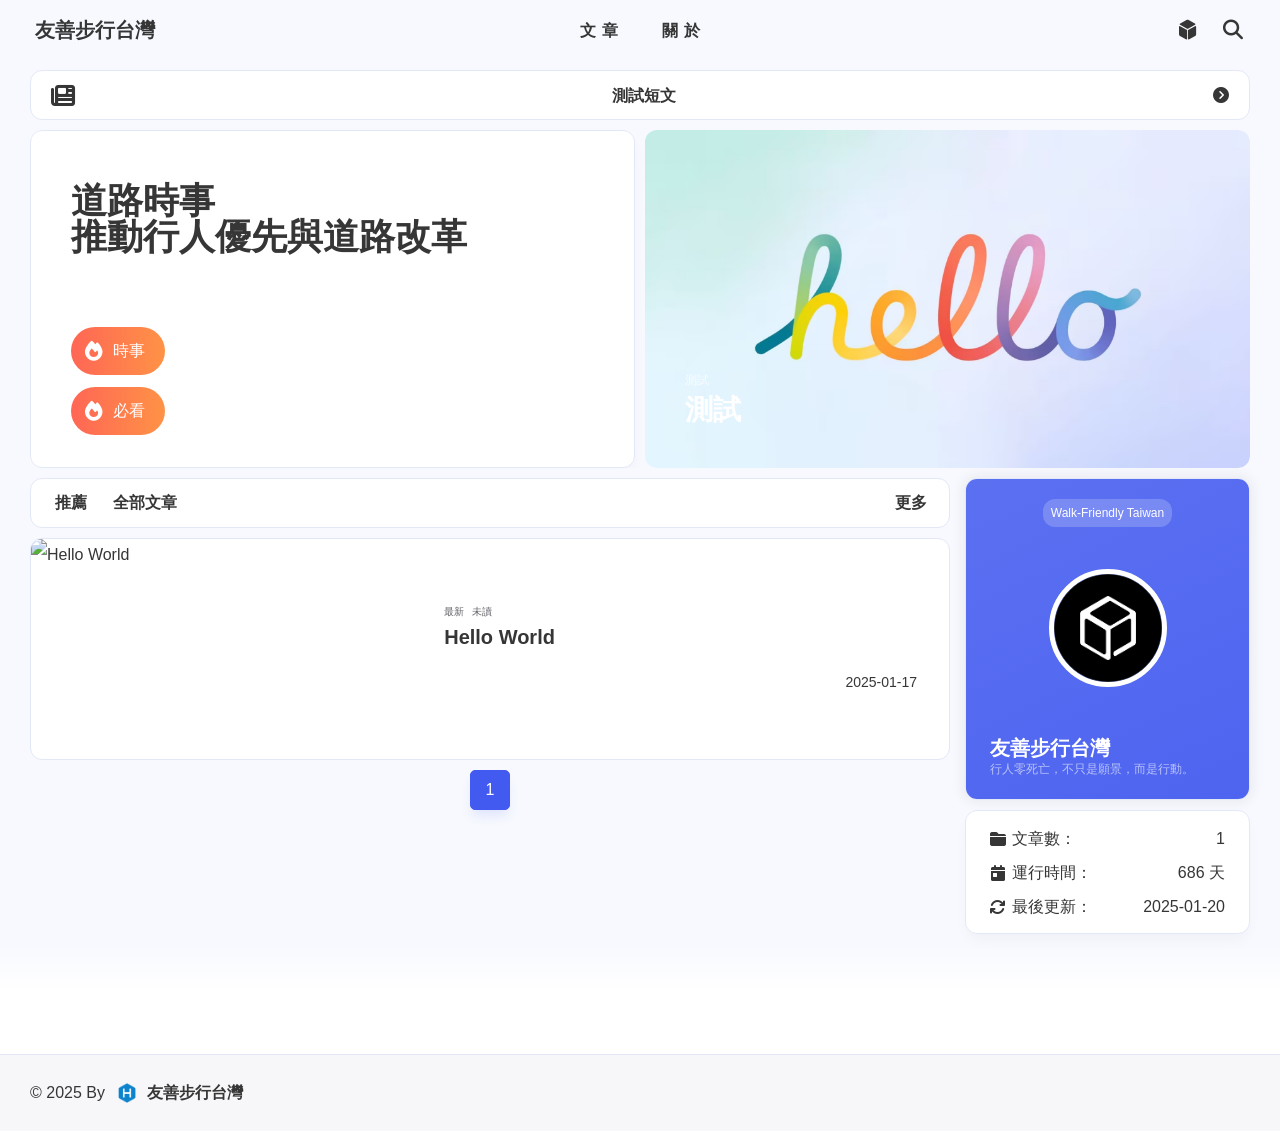
==== commit c2db4e4c: "Site updated: 2025-01-20 10:15:00" ====
--- a/index.html
+++ b/index.html
@@ -149,9 +149,9 @@
     comment: false,
     ai_text: false,
     color: false,
-}</script><meta name="generator" content="Hexo 7.3.0"></head><body id="body" data-type="solitude"><!-- universe--><canvas id="universe"></canvas><!-- background img--><!-- loading--><!-- console--><!-- sidebar--><div id="sidebar" style="zoom: 1;"><div id="menu-mask" style="display: none;"></div><div id="sidebar-menus"><div class="site-data"><div class="data-item is-center"><div class="data-item-link"><a href="/archives/"><div class="headline">文章</div><div class="length-num">1</div></a></div></div><div class="data-item is-center"><div class="data-item-link"><a href="/categories/"><div class="headline">分類</div><div class="length-num">0</div></a></div></div><div class="data-item is-center"><div class="data-item-link"><a href="/tags/"><div class="headline">標籤</div><div class="length-num">0</div></a></div></div></div><span class="sidebar-menu-item-title">功能</span><div class="sidebar-menu-item"><span class="darkmode_switchbutton menu-child" onclick="sco.switchDarkMode()"><i class="solitude fa-solid fa-circle-half-stroke"></i><span>顯示模式</span></span></div><div class="menus_items"><div class="menus_item"><a class="site-page" href="javascript:void(0);"><span>文章</span></a><ul class="menus_item_child"><li><a class="site-page child" href="/archives/"><i class="solitude  fas fa-folder-closed"></i><span>全部文章</span></a></li><li><a class="site-page child" href="/categories/"><i class="solitude  fas fa-clone"></i><span>全部分類</span></a></li><li><a class="site-page child" href="/tags/"><i class="solitude  fas fa-tags"></i><span>全部TAG</span></a></li></ul></div><div class="menus_item"><a class="site-page" href="javascript:void(0);"><span>關於</span></a><ul class="menus_item_child"><li><a class="site-page child" href="/moment/"><i class="solitude  fas fa-wifi"></i><span>即刻文章</span></a></li><li><a class="site-page child" href="/about/"><i class="solitude  fas fa-wifi"></i><span>關於我們</span></a></li></ul></div></div><span class="sidebar-menu-item-title">標籤</span><div class="card-widget card-tags card-archives card-webinfo card-allinfo"><div class="card-tag-cloud"></div></div></div></div><!-- keyboard--><!-- righhtside--><div class="needEndHide" id="rightside"><div class="rs_hide"><button class="mode" type="button" title="顯示模式切換" onclick="sco.switchDarkMode()"><i class="fas fa-circle-half-stroke"></i></button></div><div class="rs_show"><button class="config" type="button" title="擴展" onclick="document.querySelector(&quot;.rs_hide&quot;).classList.toggle(&quot;show&quot;)"><i class="fas fa-gear fa-spin"></i></button><button class="top" type="button" title="回" onclick="sco.toTop()"><i class="fas fa-arrow-up"></i><span id="percent">0</span></button></div></div><div class="page" id="body-wrap"><header class="not-top-img" id="page-header"><nav class="show" id="nav"><div id="nav-group"><div id="blog_name"><a id="site-name" href="/" title="返回博客主頁"><span class="title">友善步行台灣</span><i class="solitude fa-solid fa-home"></i></a></div><div id="page-name-mask"><div id="page-name"><a id="page-name-text" onclick="sco.toTop()">Walk-Friendly Taiwan</a></div></div><div id="menus"><div class="menus_items"><div class="menus_item"><a class="site-page" href="javascript:void(0);"><span>文章</span></a><ul class="menus_item_child"><li><a class="site-page child" href="/archives/"><i class="solitude  fas fa-folder-closed"></i><span>全部文章</span></a></li><li><a class="site-page child" href="/categories/"><i class="solitude  fas fa-clone"></i><span>全部分類</span></a></li><li><a class="site-page child" href="/tags/"><i class="solitude  fas fa-tags"></i><span>全部TAG</span></a></li></ul></div><div class="menus_item"><a class="site-page" href="javascript:void(0);"><span>關於</span></a><ul class="menus_item_child"><li><a class="site-page child" href="/moment/"><i class="solitude  fas fa-wifi"></i><span>即刻文章</span></a></li><li><a class="site-page child" href="/about/"><i class="solitude  fas fa-wifi"></i><span>關於我們</span></a></li></ul></div></div></div><div id="nav-left"></div><div id="nav-right"><div class="nav-button" id="randomPost_button"><a class="site-page" onclick="toRandomPost()" title="隨機一篇文章" href="javascript:void(0);"><i class="solitude fa-solid fa-dice-d6"></i></a></div><div class="nav-button" id="search-button"><a class="site-page social-icon search" href="javascript:void(0);" title="搜尋"><i class="solitude fa-solid fa-magnifying-glass"></i></a></div><div id="toggle-menu"><a class="site-page"><i class="solitude fa-solid fa-bars"></i></a></div></div></div></nav></header><div id="home_top"><div class="bbTimeList container" id="bbTimeList"><i class="bber-logo solitude fa-solid fa-newspaper" onclick="pjax.loadUrl('/moment/')"></i><div class="swiper-container swiper-no-swiping swiper-container-initialized swiper-container-vertical swiper-container-pointer-events" id="bbtalk" tabindex="-1" onclick="pjax.loadUrl('/moment/')"><div class="swiper-wrapper" id="bber-talk"><div class="li-style swiper-slide">測試短文</div></div></div><i class="bber-gotobb solitude fa-solid fa-circle-chevron-right" title="home.bbtime.text" onclick="pjax.loadUrl('/moment/')"></i></div><div class="recent-top-post-group" id="recent-top-post-group"><div class="recent-post-top" id="recent-post-top"><div id="bannerGroup"><div id="banners"><div class="banners-title"><div class="banners-title-big">道路時事<br >推動行人優先與道路改革</div><div class="banners-title-small"></div><script>var home_subtitle = ["我們不是無名的小小團隊","但我們擁有改變世界的共同願景","我們希望用行動推動交通與道路設計的改革，創造更安全、更人性化的城市環境"];</script></div></div></div><div class="topGroup"><script>function GoTodayCard() {
+}</script><meta name="generator" content="Hexo 7.3.0"></head><body id="body" data-type="solitude"><!-- universe--><canvas id="universe"></canvas><!-- background img--><!-- loading--><!-- console--><!-- sidebar--><div id="sidebar" style="zoom: 1;"><div id="menu-mask" style="display: none;"></div><div id="sidebar-menus"><div class="site-data"><div class="data-item is-center"><div class="data-item-link"><a href="/archives/"><div class="headline">文章</div><div class="length-num">1</div></a></div></div><div class="data-item is-center"><div class="data-item-link"><a href="/categories/"><div class="headline">分類</div><div class="length-num">0</div></a></div></div><div class="data-item is-center"><div class="data-item-link"><a href="/tags/"><div class="headline">標籤</div><div class="length-num">0</div></a></div></div></div><span class="sidebar-menu-item-title">功能</span><div class="sidebar-menu-item"><span class="darkmode_switchbutton menu-child" onclick="sco.switchDarkMode()"><i class="solitude fa-solid fa-circle-half-stroke"></i><span>顯示模式</span></span></div><div class="menus_items"><div class="menus_item"><a class="site-page" href="javascript:void(0);"><span>文章</span></a><ul class="menus_item_child"><li><a class="site-page child" href="/archives/"><i class="solitude  fas fa-folder-closed"></i><span>全部文章</span></a></li><li><a class="site-page child" href="/categories/"><i class="solitude  fas fa-clone"></i><span>全部分類</span></a></li><li><a class="site-page child" href="/tags/"><i class="solitude  fas fa-tags"></i><span>全部TAG</span></a></li></ul></div><div class="menus_item"><a class="site-page" href="javascript:void(0);"><span>關於</span></a><ul class="menus_item_child"><li><a class="site-page child" href="/moment/"><i class="solitude  fas fa-wifi"></i><span>即刻文章</span></a></li><li><a class="site-page child" href="/about/"><i class="solitude  fas fa-wifi"></i><span>關於我們</span></a></li></ul></div></div><span class="sidebar-menu-item-title">標籤</span><div class="card-widget card-tags card-archives card-webinfo card-allinfo"><div class="card-tag-cloud"></div></div></div></div><!-- keyboard--><!-- righhtside--><div class="needEndHide" id="rightside"><div class="rs_hide"><button class="mode" type="button" title="顯示模式切換" onclick="sco.switchDarkMode()"><i class="fas fa-circle-half-stroke"></i></button></div><div class="rs_show"><button class="config" type="button" title="擴展" onclick="document.querySelector(&quot;.rs_hide&quot;).classList.toggle(&quot;show&quot;)"><i class="fas fa-gear fa-spin"></i></button><button class="top" type="button" title="回" onclick="sco.toTop()"><i class="fas fa-arrow-up"></i><span id="percent">0</span></button></div></div><div class="page" id="body-wrap"><header class="not-top-img" id="page-header"><nav class="show" id="nav"><div id="nav-group"><div id="blog_name"><a id="site-name" href="/" title="返回博客主頁"><span class="title">友善步行台灣</span><i class="solitude fa-solid fa-home"></i></a></div><div id="page-name-mask"><div id="page-name"><a id="page-name-text" onclick="sco.toTop()">Walk-Friendly Taiwan</a></div></div><div id="menus"><div class="menus_items"><div class="menus_item"><a class="site-page" href="javascript:void(0);"><span>文章</span></a><ul class="menus_item_child"><li><a class="site-page child" href="/archives/"><i class="solitude  fas fa-folder-closed"></i><span>全部文章</span></a></li><li><a class="site-page child" href="/categories/"><i class="solitude  fas fa-clone"></i><span>全部分類</span></a></li><li><a class="site-page child" href="/tags/"><i class="solitude  fas fa-tags"></i><span>全部TAG</span></a></li></ul></div><div class="menus_item"><a class="site-page" href="javascript:void(0);"><span>關於</span></a><ul class="menus_item_child"><li><a class="site-page child" href="/moment/"><i class="solitude  fas fa-wifi"></i><span>即刻文章</span></a></li><li><a class="site-page child" href="/about/"><i class="solitude  fas fa-wifi"></i><span>關於我們</span></a></li></ul></div></div></div><div id="nav-left"></div><div id="nav-right"><div class="nav-button" id="randomPost_button"><a class="site-page" onclick="toRandomPost()" title="隨機一篇文章" href="javascript:void(0);"><i class="solitude fa-solid fa-dice-d6"></i></a></div><div class="nav-button" id="search-button"><a class="site-page social-icon search" href="javascript:void(0);" title="搜尋"><i class="solitude fa-solid fa-magnifying-glass"></i></a></div><div id="toggle-menu"><a class="site-page"><i class="solitude fa-solid fa-bars"></i></a></div></div></div></nav></header><div id="home_top"><div class="bbTimeList container" id="bbTimeList"><i class="bber-logo solitude fa-solid fa-newspaper" onclick="pjax.loadUrl('/moment/')"></i><div class="swiper-container swiper-no-swiping swiper-container-initialized swiper-container-vertical swiper-container-pointer-events" id="bbtalk" tabindex="-1" onclick="pjax.loadUrl('/moment/')"><div class="swiper-wrapper" id="bber-talk"><div class="li-style swiper-slide">測試短文</div></div></div><i class="bber-gotobb solitude fa-solid fa-circle-chevron-right" title="home.bbtime.text" onclick="pjax.loadUrl('/moment/')"></i></div><div class="recent-top-post-group" id="recent-top-post-group"><div class="recent-post-top" id="recent-post-top"><div id="bannerGroup"><div id="banners"><div class="banners-title"><div class="banners-title-big">道路時事<br >推動行人優先與道路改革</div><div class="banners-title-small"></div><script>var home_subtitle = ["我們不是無名的小小團隊","但我們擁有改變世界的共同願景","我們希望用行動推動交通與道路設計的改革，創造更安全、更人性化的城市環境"];</script></div><div class="banners-links"><a class="banners-link-btn" href="/tags/" style="background-image:  linear-gradient(to right,#f65,#ffbf37) "><i class="solitude  fas fa-fire "></i><div class="banners-link-title">時事</div></a><a class="banners-link-btn" href="/tags/" style="background-image:  linear-gradient(to right,#f65,#ffbf37) "><i class="solitude  fas fa-fire "></i><div class="banners-link-title">必看</div></a></div></div></div><div class="topGroup"><script>function GoTodayCard() {
     window.open("https://blog.dreamersaudio.shop", "_blank");
-}</script><div class="todayCard" id="todayCard" onclick="GoTodayCard()"><div class="todayCard-info"><div class="todayCard-tips">測試</div><div class="todayCard-title">測試</div></div><div class="todayCard-cover nolazyload" style="background: url('/img/default.avif') no-repeat center /cover"></div></div></div></div></div></div><main class="layout" id="content-inner"><div id="home"><div id="category-bar"><div class="category-bar-items home" id="category-bar-items"><div class="category-bar-item select" id="category-bar-home"><a href="/">推薦</a></div><div class="category-bar-item"><a href="/archives/">全部文章</a></div></div><div class="category-bar-right"><a class="category-bar-more" href="/categories/">更多</a></div></div><div class="recent-posts" id="recent-posts"><div class="recent-post-item" onclick="pjax.loadUrl('/2025/01/17/hello-world/')"><div class="post_cover"><a href="/2025/01/17/hello-world/" title="Hello World"><img class="post_bg" src="/" alt="Hello World"></a></div><div class="recent-post-info"><div class="recent-post-info-top"><div class="recent-post-info-top-tips"><span class="original">最新</span><a class="unvisited-post" href="/2025/01/17/hello-world/">未讀</a></div><a class="article-title" href="/2025/01/17/hello-world/" title="Hello World">Hello World</a></div><div class="article-meta-wrap"><span class="article-meta tags"></span><span class="post-meta-date"><time datetime="2025-01-17T03:03:08.149Z"></time></span></div></div></div><!-- pagination--><nav id="pagination"><div class="pagination"><span class="page-number current">1</span><div class="toPageGroup"><input id="toPageText" oninput="value=value.replace(/[^0-9]/g,'')" maxlength="3" title="跳轉到指定頁面" onkeyup="if (this.value === '0') this.value = ''"><a id="toPageButton" onclick="sco.toPage()"><i class="solitude fa-solid fa-angles-right"></i></a></div></div></nav></div></div><!-- aside--><div class="aside-content" id="aside-content"><div class="card-widget card-info"><div class="card-content"><div class="card-info-avatar is-center"><div class="author-info__top-group"><div class="author-info__sayhi" id="author-info__sayhi" onclick="sco.changeWittyWord()"></div></div></div><div class="avatar-img-group"><img class="avatar-img" alt="頭像" src="/img/logo.png"></div><div class="author-info__description_group"><div class="author-info__description">友善步行台灣 (Walk-Friendly Taiwan)，一個致力於推動台灣道路改革與優化的團體。</div></div><div class="author-info__bottom-group"><span class="author-info__bottom-group-left"><div class="author-info__name">友善步行台灣</div><div class="author-info__desc">行人零死亡，不只是願景，而是行動。</div></span><div class="card-info-social-icons is-center"></div></div></div></div><div class="sticky_layout"><div class="card-widget card-tags card-archives card-webinfo card-allinfo"><div class="webinfo"><div class="webinfo-item"><div class="webinfo-item-title"><i class="item-icon fa-solid fa-folder-closed"></i><div class="item-name">文章數：</div></div><div class="item-count">1</div></div><div class="webinfo-item"><div class="webinfo-item-title"><i class="item-icon solitude fa-solid fa-calendar-day"></i><div class="item-name">運行時間：</div></div><div class="item-count" id="runtimeshow"></div></div><div class="webinfo-item"><div class="webinfo-item-title"><i class="item-icon solitude fa-solid fa-arrows-rotate"></i><div class="item-name">最後更新：</div></div><time class="item-count" datetime="2025-01-19T07:54:08.335Z"></time></div></div></div></div></div></main><footer id="footer"><div id="footer_deal"><div class="nolazyload footer_mini_logo" id="footer_mini_logo" title="返回頂部" onclick="sco.toTop()"><img src alt="返回頂部"></div></div><div id="footer-bar"><div class="footer-bar-links"><div class="footer-bar-left"><div class="copyright">© 2025 By&nbsp;<a class="footer-bar-link" href="/"><img class="author-avatar" src="/img/pwa/favicon.png">友善步行台灣</a></div></div></div></div></footer></div><!-- right_menu--><div id="rightMenu"><div class="rightMenu-group rightMenu-small"><div class="rightMenu-item" id="menu-backward"><i class="solitude fa-solid fa-arrow-left"></i></div><div class="rightMenu-item" id="menu-forward"><i class="solitude fa-solid fa-arrow-right"></i></div><div class="rightMenu-item" id="menu-refresh"><i class="solitude fa-solid fa-arrows-rotate"></i></div><div class="rightMenu-item" id="menu-top"><i class="solitude fa-solid fa-arrow-up"></i></div></div><div class="rightMenu-group rightMenu-line rightMenuPlugin"><div class="rightMenu-item" id="menu-copytext"><i class="solitude fa-solid fa-clone"></i><span>複製選中文本</span></div><div class="rightMenu-item" id="menu-pastetext"><i class="solitude fa-solid fa-clipboard"></i><span>貼上文本</span></div><div class="rightMenu-item" id="menu-newwindow"><i class="solitude fa-regular fa-window-maximize"></i><span>新窗口打開</span></div><div class="rightMenu-item" id="menu-copylink"><i class="solitude fa-solid fa-link"></i><span>複製鏈結位址</span></div><div class="rightMenu-item" id="menu-copyimg"><i class="solitude fa-solid fa-clone"></i><span>複製此圖片</span></div><div class="rightMenu-item" id="menu-downloadimg"><i class="solitude fa-solid fa-cloud-arrow-down"></i><span>下載此圖片</span></div><div class="rightMenu-item" id="menu-search"><i class="solitude fa-solid fa-magnifying-glass"></i><span>站內搜索</span></div></div><div class="rightMenu-group rightMenu-line rightMenuOther"><div class="rightMenu-item" id="menu-darkmode" onclick="sco.switchDarkMode()"><i class="solitude fa-solid fa-circle-half-stroke"></i><span class="menu-darkmode-text">深色模式</span></div><div class="rightMenu-item" id="menu-translate"><i class="solitude fa-solid fa-language"></i><span>转为简体</span></div></div></div><div id="rightmenu-mask"></div><!-- inject body--><div><script src="/js/utils.js?v=3.0.3"></script><script src="/js/main.js?v=3.0.3"></script><script src="/js/third_party/waterfall.min.js?v=3.0.3"></script><script src="https://fastly.jsdelivr.net/npm/pjax@0.2.8/pjax.min.js"></script><script src="https://fastly.jsdelivr.net/npm/typeit@8.8.7/dist/index.umd.min.js"></script><script src="/js/third_party/universe.min.js?v=3.0.3"></script><script>dark()
+}</script><div class="todayCard" id="todayCard" onclick="GoTodayCard()"><div class="todayCard-info"><div class="todayCard-tips">測試</div><div class="todayCard-title">測試</div></div><div class="todayCard-cover nolazyload" style="background: url('/img/default.avif') no-repeat center /cover"></div></div></div></div></div></div><main class="layout" id="content-inner"><div id="home"><div id="category-bar"><div class="category-bar-items home" id="category-bar-items"><div class="category-bar-item select" id="category-bar-home"><a href="/">推薦</a></div><div class="category-bar-item"><a href="/archives/">全部文章</a></div></div><div class="category-bar-right"><a class="category-bar-more" href="/categories/">更多</a></div></div><div class="recent-posts" id="recent-posts"><div class="recent-post-item" onclick="pjax.loadUrl('/2025/01/17/hello-world/')"><div class="post_cover"><a href="/2025/01/17/hello-world/" title="Hello World"><img class="post_bg" src="/" alt="Hello World"></a></div><div class="recent-post-info"><div class="recent-post-info-top"><div class="recent-post-info-top-tips"><span class="original">最新</span><a class="unvisited-post" href="/2025/01/17/hello-world/">未讀</a></div><a class="article-title" href="/2025/01/17/hello-world/" title="Hello World">Hello World</a></div><div class="article-meta-wrap"><span class="article-meta tags"></span><span class="post-meta-date"><time datetime="2025-01-17T03:03:08.149Z"></time></span></div></div></div><!-- pagination--><nav id="pagination"><div class="pagination"><span class="page-number current">1</span><div class="toPageGroup"><input id="toPageText" oninput="value=value.replace(/[^0-9]/g,'')" maxlength="3" title="跳轉到指定頁面" onkeyup="if (this.value === '0') this.value = ''"><a id="toPageButton" onclick="sco.toPage()"><i class="solitude fa-solid fa-angles-right"></i></a></div></div></nav></div></div><!-- aside--><div class="aside-content" id="aside-content"><div class="card-widget card-info"><div class="card-content"><div class="card-info-avatar is-center"><div class="author-info__top-group"><div class="author-info__sayhi" id="author-info__sayhi" onclick="sco.changeWittyWord()"></div></div></div><div class="avatar-img-group"><img class="avatar-img" alt="頭像" src="/img/logo.png"></div><div class="author-info__description_group"><div class="author-info__description">友善步行台灣 (Walk-Friendly Taiwan)，一個致力於推動台灣道路改革與優化的團體。</div></div><div class="author-info__bottom-group"><span class="author-info__bottom-group-left"><div class="author-info__name">友善步行台灣</div><div class="author-info__desc">行人零死亡，不只是願景，而是行動。</div></span><div class="card-info-social-icons is-center"></div></div></div></div><div class="sticky_layout"><div class="card-widget card-tags card-archives card-webinfo card-allinfo"><div class="webinfo"><div class="webinfo-item"><div class="webinfo-item-title"><i class="item-icon fa-solid fa-folder-closed"></i><div class="item-name">文章數：</div></div><div class="item-count">1</div></div><div class="webinfo-item"><div class="webinfo-item-title"><i class="item-icon solitude fa-solid fa-calendar-day"></i><div class="item-name">運行時間：</div></div><div class="item-count" id="runtimeshow"></div></div><div class="webinfo-item"><div class="webinfo-item-title"><i class="item-icon solitude fa-solid fa-arrows-rotate"></i><div class="item-name">最後更新：</div></div><time class="item-count" datetime="2025-01-20T02:14:59.427Z"></time></div></div></div></div></div></main><footer id="footer"><div id="footer_deal"><div class="nolazyload footer_mini_logo" id="footer_mini_logo" title="返回頂部" onclick="sco.toTop()"><img src alt="返回頂部"></div></div><div id="footer-bar"><div class="footer-bar-links"><div class="footer-bar-left"><div class="copyright">© 2025 By&nbsp;<a class="footer-bar-link" href="/"><img class="author-avatar" src="/img/pwa/favicon.png">友善步行台灣</a></div></div></div></div></footer></div><!-- right_menu--><div id="rightMenu"><div class="rightMenu-group rightMenu-small"><div class="rightMenu-item" id="menu-backward"><i class="solitude fa-solid fa-arrow-left"></i></div><div class="rightMenu-item" id="menu-forward"><i class="solitude fa-solid fa-arrow-right"></i></div><div class="rightMenu-item" id="menu-refresh"><i class="solitude fa-solid fa-arrows-rotate"></i></div><div class="rightMenu-item" id="menu-top"><i class="solitude fa-solid fa-arrow-up"></i></div></div><div class="rightMenu-group rightMenu-line rightMenuPlugin"><div class="rightMenu-item" id="menu-copytext"><i class="solitude fa-solid fa-clone"></i><span>複製選中文本</span></div><div class="rightMenu-item" id="menu-pastetext"><i class="solitude fa-solid fa-clipboard"></i><span>貼上文本</span></div><div class="rightMenu-item" id="menu-newwindow"><i class="solitude fa-regular fa-window-maximize"></i><span>新窗口打開</span></div><div class="rightMenu-item" id="menu-copylink"><i class="solitude fa-solid fa-link"></i><span>複製鏈結位址</span></div><div class="rightMenu-item" id="menu-copyimg"><i class="solitude fa-solid fa-clone"></i><span>複製此圖片</span></div><div class="rightMenu-item" id="menu-downloadimg"><i class="solitude fa-solid fa-cloud-arrow-down"></i><span>下載此圖片</span></div><div class="rightMenu-item" id="menu-search"><i class="solitude fa-solid fa-magnifying-glass"></i><span>站內搜索</span></div></div><div class="rightMenu-group rightMenu-line rightMenuOther"><div class="rightMenu-item" id="menu-darkmode" onclick="sco.switchDarkMode()"><i class="solitude fa-solid fa-circle-half-stroke"></i><span class="menu-darkmode-text">深色模式</span></div><div class="rightMenu-item" id="menu-translate"><i class="solitude fa-solid fa-language"></i><span>转为简体</span></div></div></div><div id="rightmenu-mask"></div><!-- inject body--><div><script src="/js/utils.js?v=3.0.3"></script><script src="/js/main.js?v=3.0.3"></script><script src="/js/third_party/waterfall.min.js?v=3.0.3"></script><script src="https://fastly.jsdelivr.net/npm/pjax@0.2.8/pjax.min.js"></script><script src="https://fastly.jsdelivr.net/npm/typeit@8.8.7/dist/index.umd.min.js"></script><script src="/js/third_party/universe.min.js?v=3.0.3"></script><script>dark()
 </script><script src="/js/tw_cn.js?v=3.0.3"></script><script src="https://fastly.jsdelivr.net/npm/node-snackbar@0.1.16/dist/snackbar.min.js"></script><script src="https://fastly.jsdelivr.net/npm/medium-zoom@1.1.0/dist/medium-zoom.min.js"></script><script src="https://fastly.jsdelivr.net/npm/@fancyapps/ui@5.0.36/dist/fancybox/fancybox.umd.min.js"></script><script src="https://fastly.jsdelivr.net/npm/swiper@11.0.5/swiper-bundle.min.js"></script><script src="https://fastly.jsdelivr.net/npm/colorthief@2.6.0/dist/color-thief.min.js"></script><script src="/js/covercolor/local.js?v=3.0.3"></script><script>window.paceOptions = {
   restartOnPushState: false
 }
